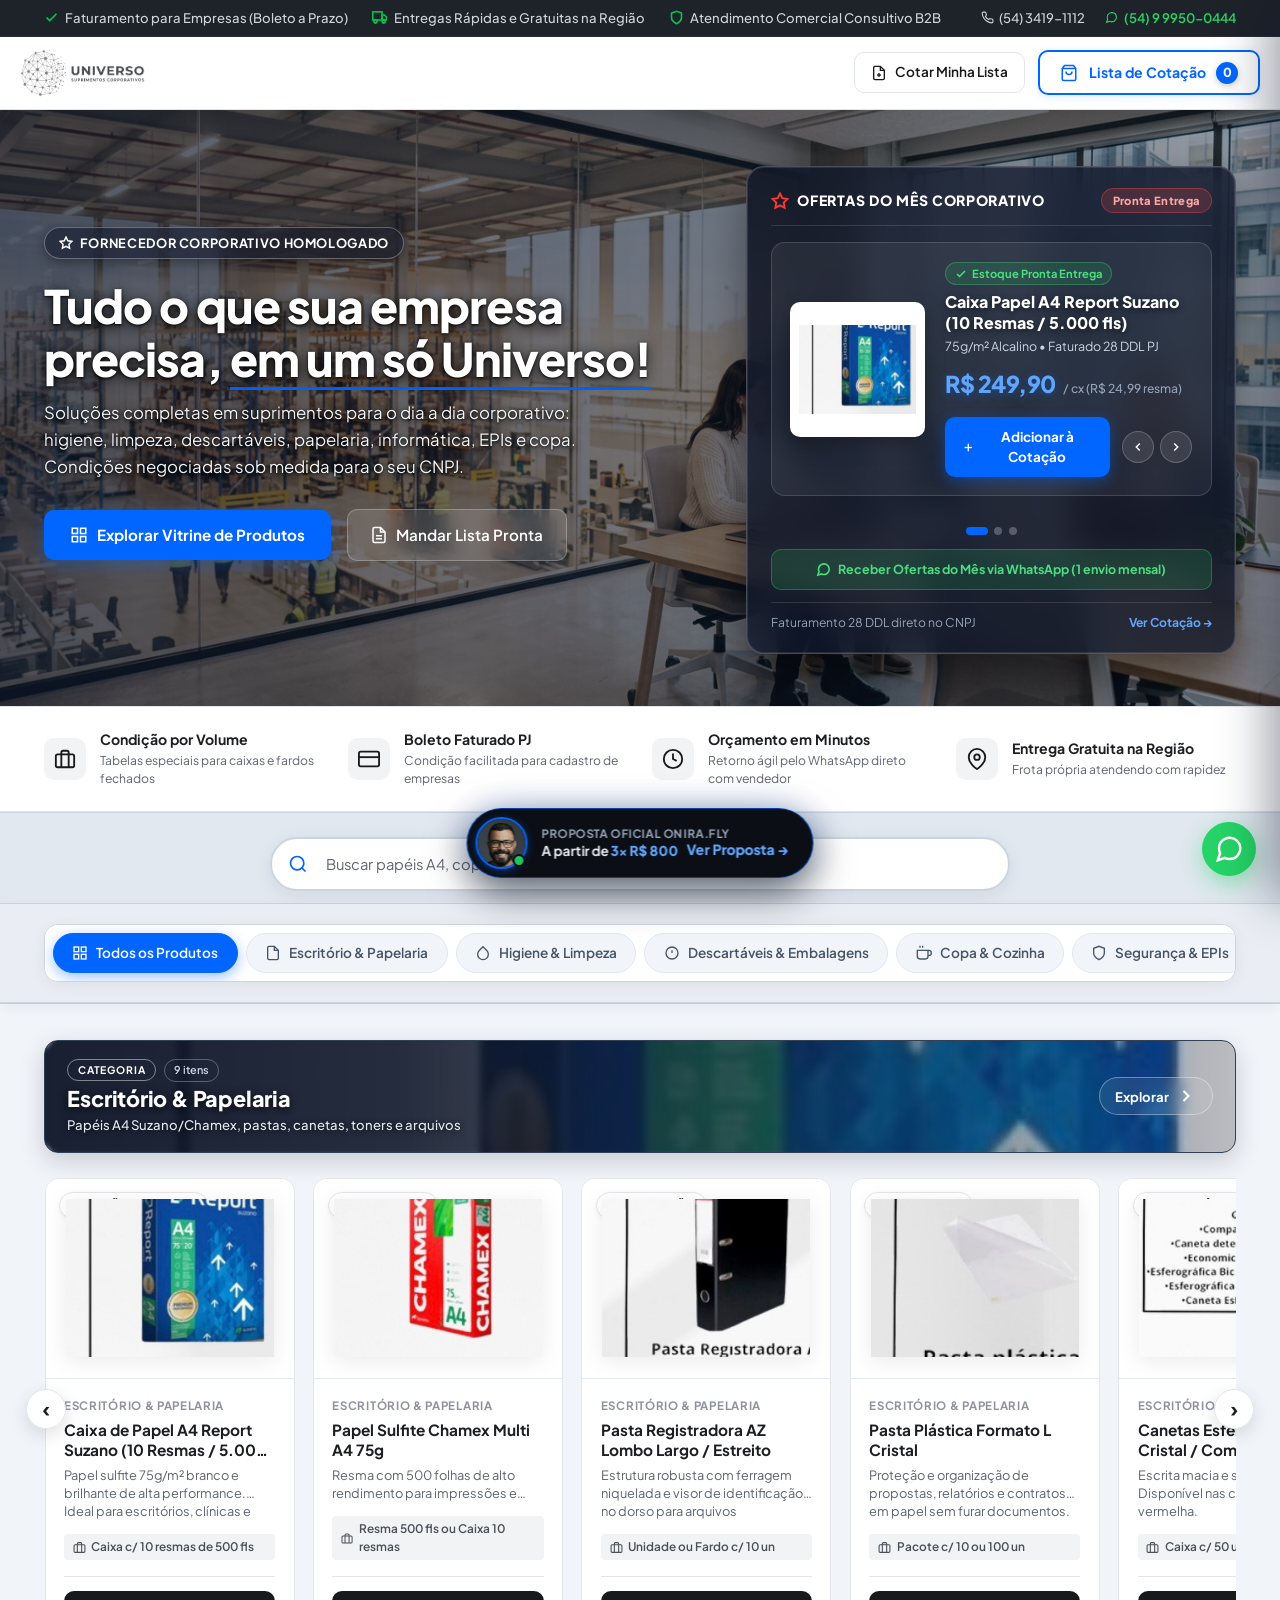
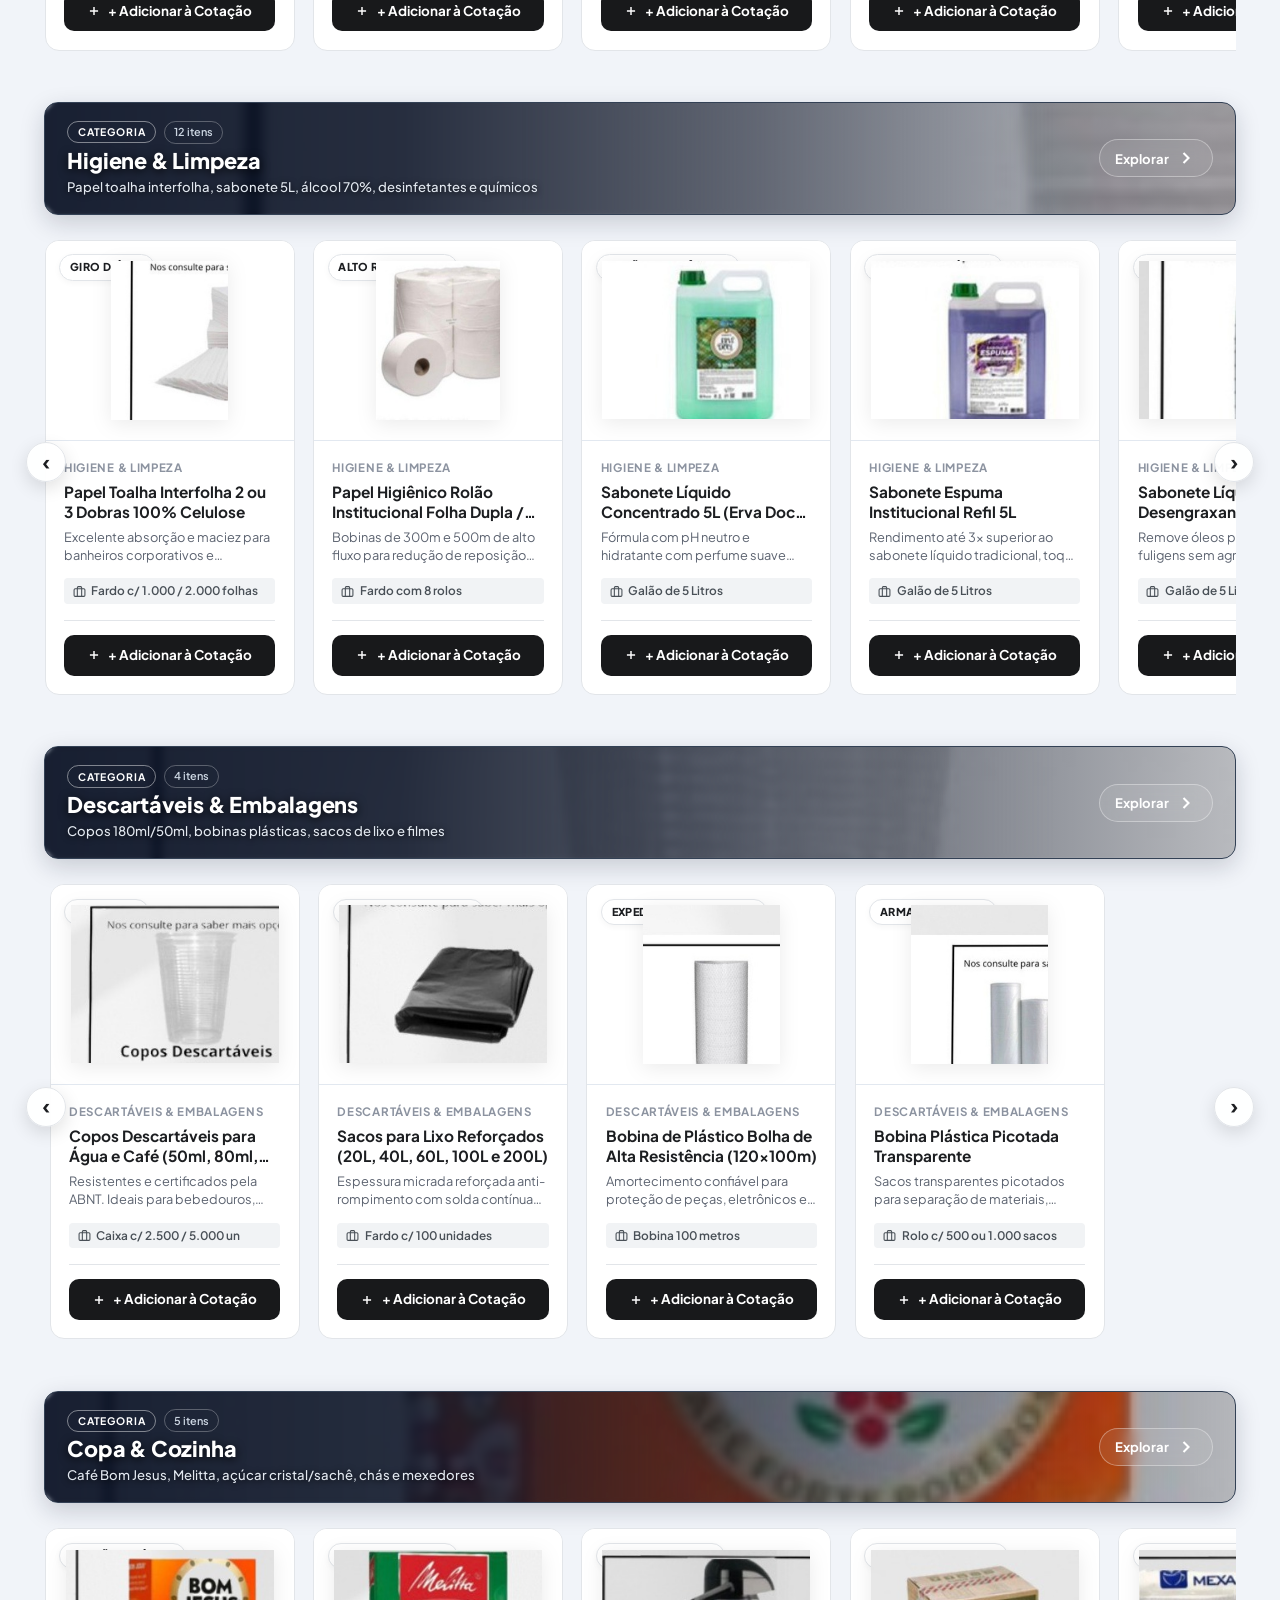
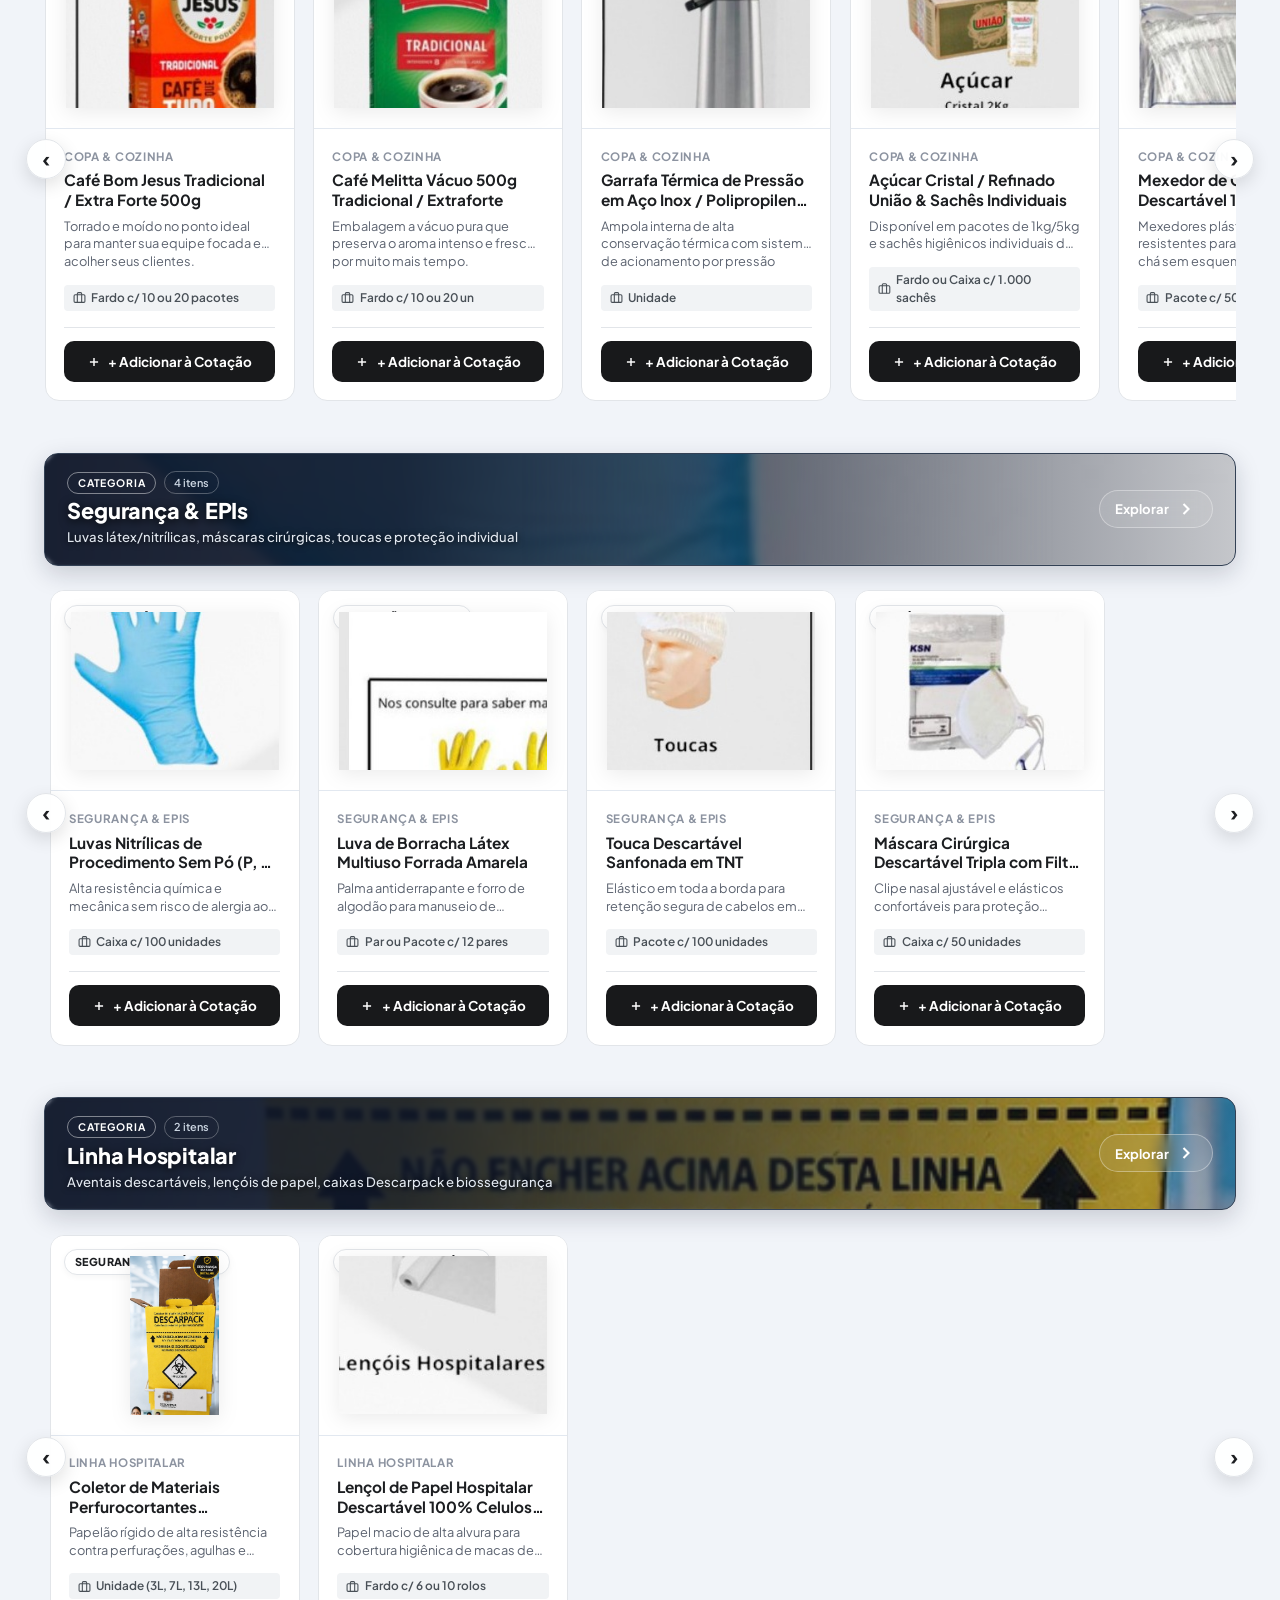
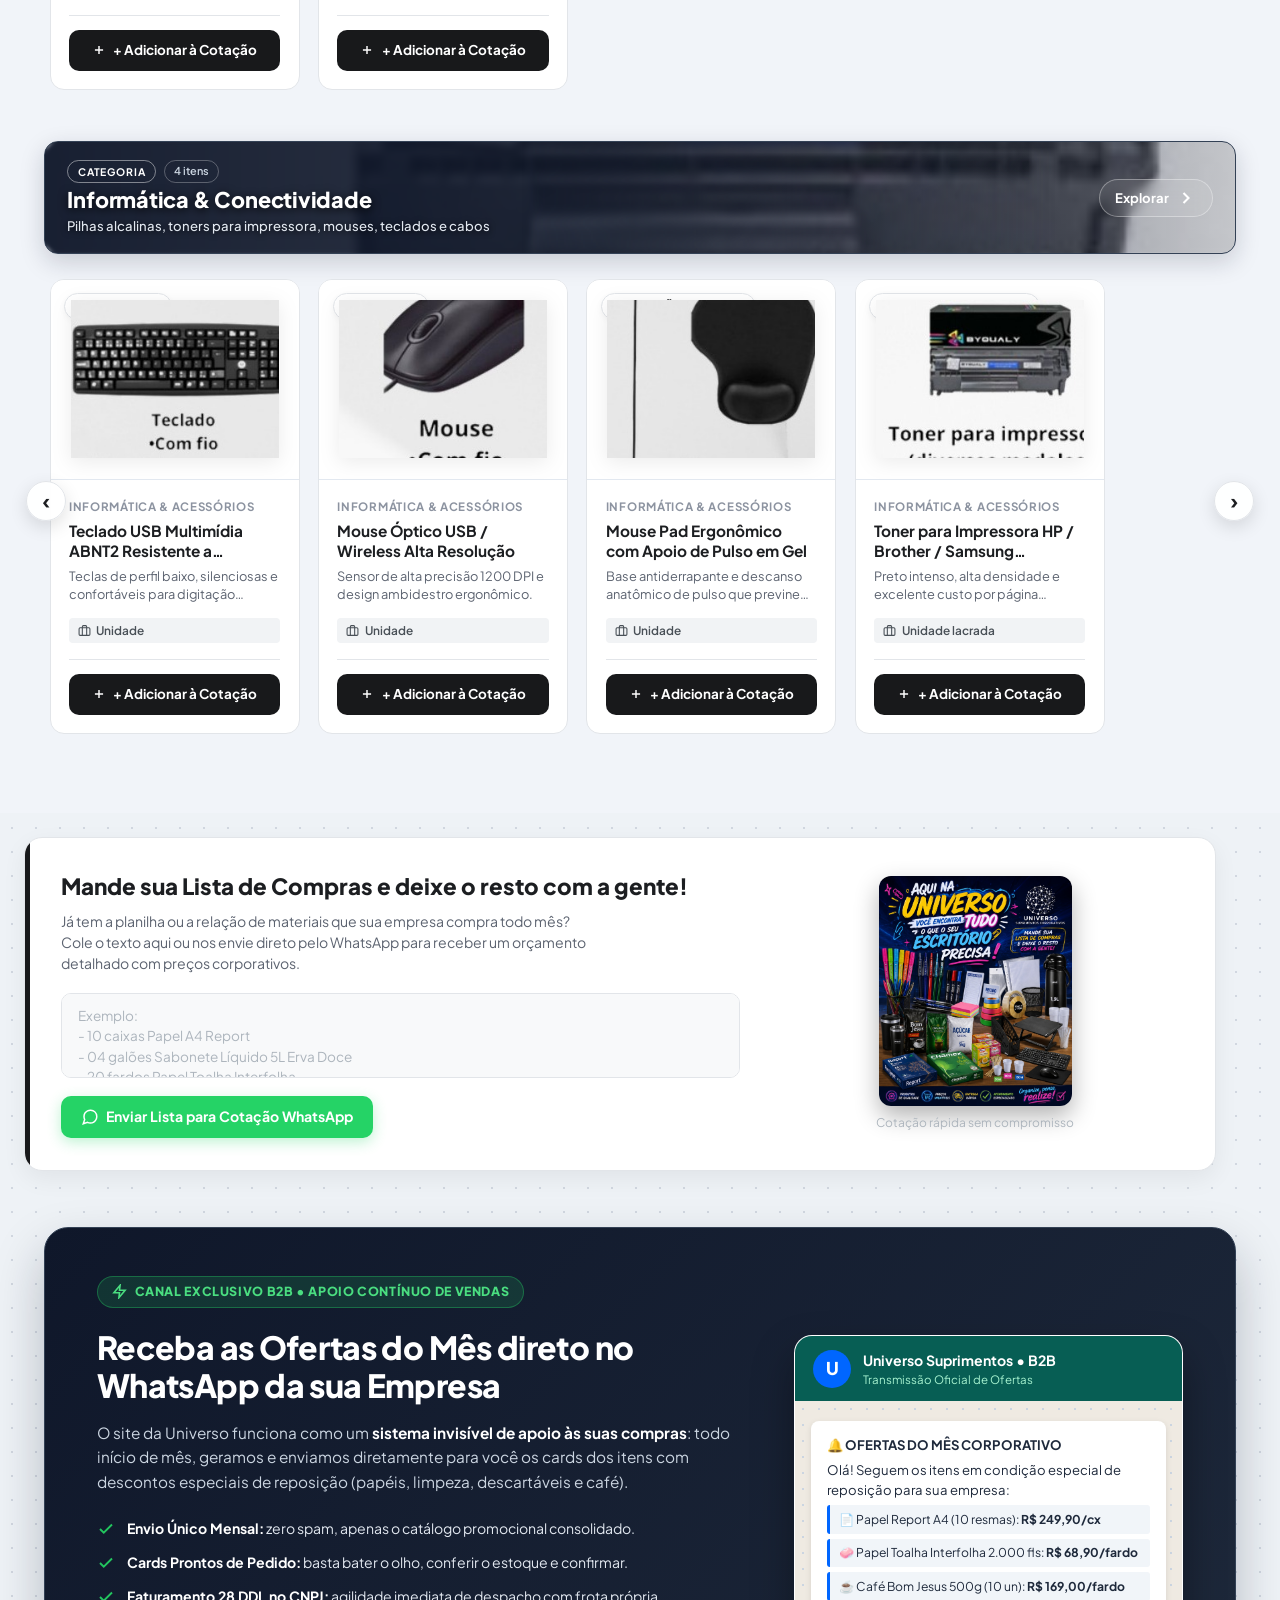
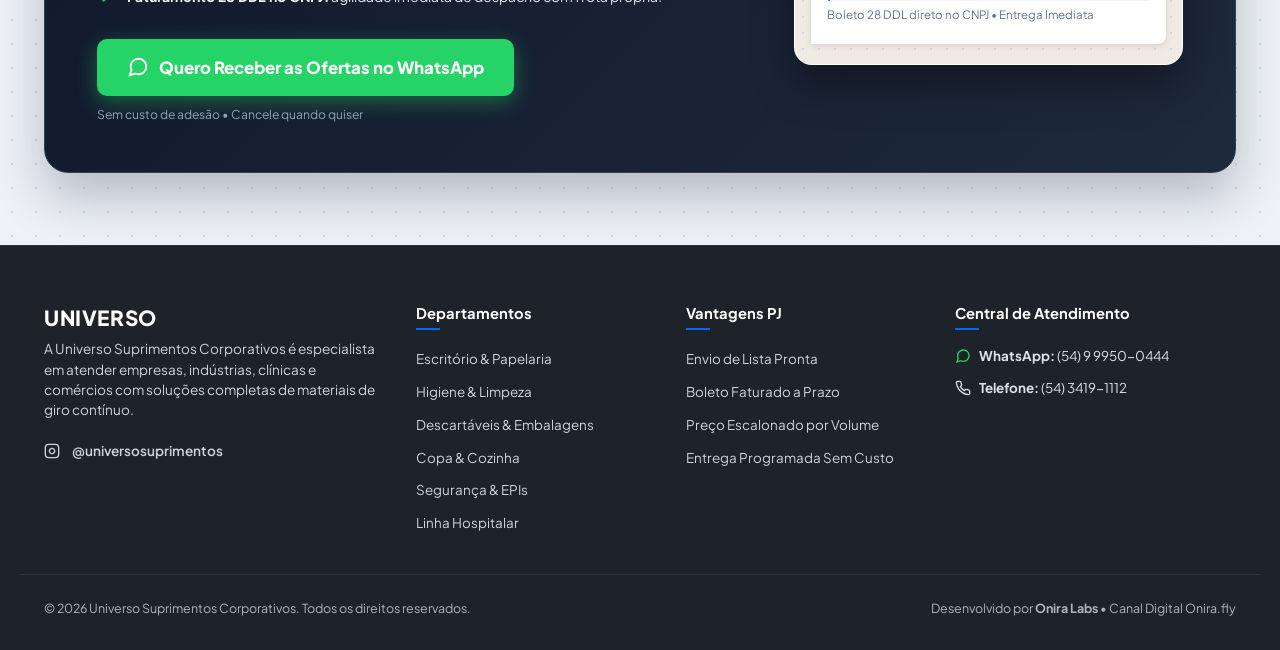
==== index.html @ 01021aa0 "fix(universo): position clear button between actions, ensure cart item deletion, eliminate filter ic" ====
<!DOCTYPE html>
<html lang="pt-BR">
<head>
  <meta charset="UTF-8">
  <meta name="viewport" content="width=device-width, initial-scale=1.0">
  <title>Universo Suprimentos Corporativos | Vitrine & Cotação B2B</title>
  <meta name="description" content="Tudo o que sua empresa precisa em um só lugar. Higiene, limpeza profissional, descartáveis, papelaria corporativa, EPIs e copa com faturamento para PJ.">

  <!-- Google Fonts: Plus Jakarta Sans -->
  <link rel="preconnect" href="https://fonts.googleapis.com">
  <link rel="preconnect" href="https://fonts.gstatic.com" crossorigin>
  <link href="https://fonts.googleapis.com/css2?family=Plus+Jakarta+Sans:wght@400;500;600;700;800&display=swap" rel="stylesheet">

  <!-- Favicon SVG Oficial & Stylesheet -->
  <link rel="icon" type="image/svg+xml" href="assets/images/universo_logo.svg">
  <link rel="stylesheet" href="universo-theme.css?v=3.6">
</head>
<body>

  <!-- BARRA DE VANTAGENS CORPORATIVAS (TOP BAR) -->
  <div class="top-bar">
    <div class="container top-bar-inner">
      <div class="top-bar-features">
        <span class="top-feature-item">
          <svg width="15" height="15" viewBox="0 0 24 24" fill="none" stroke="currentColor" stroke-width="2.5">
            <polyline points="20 6 9 17 4 12"></polyline>
          </svg>
          Faturamento para Empresas (Boleto a Prazo)
        </span>
        <span class="top-feature-item">
          <svg width="15" height="15" viewBox="0 0 24 24" fill="none" stroke="currentColor" stroke-width="2.5">
            <rect x="1" y="3" width="15" height="13"></rect>
            <polygon points="16 8 20 8 23 11 23 16 16 16 16 8"></polygon>
            <circle cx="5.5" cy="18.5" r="2.5"></circle>
            <circle cx="18.5" cy="18.5" r="2.5"></circle>
          </svg>
          Entregas Rápidas e Gratuitas na Região
        </span>
        <span class="top-feature-item">
          <svg width="15" height="15" viewBox="0 0 24 24" fill="none" stroke="currentColor" stroke-width="2.5">
            <path d="M12 22s8-4 8-10V5l-8-3-8 3v7c0 6 8 10 8 10z"></path>
          </svg>
          Atendimento Comercial Consultivo B2B
        </span>
      </div>
      <div class="top-bar-contact">
        <a href="tel:5434191112" class="top-bar-landline">
          <svg width="13" height="13" viewBox="0 0 24 24" fill="none" stroke="currentColor" stroke-width="2">
            <path d="M22 16.92v3a2 2 0 0 1-2.18 2 19.79 19.79 0 0 1-8.63-3.07 19.5 19.5 0 0 1-6-6 19.79 19.79 0 0 1-3.07-8.67A2 2 0 0 1 4.11 2h3a2 2 0 0 1 2 1.72 12.84 12.84 0 0 0 .7 2.81 2 2 0 0 1-.45 2.11L8.09 9.91a16 16 0 0 0 6 6l1.27-1.27a2 2 0 0 1 2.11-.45 12.84 12.84 0 0 0 2.81.7A2 2 0 0 1 22 16.92z"></path>
          </svg>
          (54) 3419-1112
        </a>
        <a href="https://wa.me/5554999500444" target="_blank" rel="noopener" class="top-bar-whatsapp">
          <svg width="13" height="13" viewBox="0 0 24 24" fill="none" stroke="currentColor" stroke-width="2">
            <path d="M21 11.5a8.38 8.38 0 0 1-.9 3.8 8.5 8.5 0 0 1-7.6 4.7 8.38 8.38 0 0 1-3.8-.9L3 21l1.9-5.7a8.38 8.38 0 0 1-.9-3.8 8.5 8.5 0 0 1 4.7-7.6 8.38 8.38 0 0 1 3.8-.9h.5a8.48 8.48 0 0 1 8 8v.5z"></path>
          </svg>
          (54) 9 9950-0444
        </a>
      </div>
    </div>
  </div>

  <!-- HEADER PRINCIPAL COM LOGO SVG OFICIAL RECORTADO -->
  <header class="header-main">
    <div class="container header-inner">
      <a href="#" class="brand-logo" title="Universo Suprimentos Corporativos">
        <img src="assets/images/universo_logo_cropped.png" alt="Universo Suprimentos Corporativos Logo" class="brand-logo-img">
      </a>

      <!-- Ações do Cabeçalho -->
      <div class="header-actions">
        <button type="button" class="btn-repeat-quote" id="btn-repeat-quote" style="display: none;" onclick="window.universoApp.repeatLastQuote()">
          <svg width="15" height="15" viewBox="0 0 24 24" fill="none" stroke="currentColor" stroke-width="2.5" style="pointer-events: none;">
            <polyline points="1 4 1 10 7 10"></polyline>
            <path d="M3.51 15a9 9 0 1 0 2.13-9.36L1 10"></path>
          </svg>
          <span id="repeat-quote-label">Repetir Última Cotação</span>
        </button>

        <button type="button" class="btn-upload-list" id="btn-header-upload">
          <svg width="16" height="16" viewBox="0 0 24 24" fill="none" stroke="currentColor" stroke-width="2" style="pointer-events: none;">
            <path d="M14 2H6a2 2 0 0 0-2 2v16a2 2 0 0 0 2 2h12a2 2 0 0 0 2-2V8z"></path>
            <polyline points="14 2 14 8 20 8"></polyline>
            <line x1="12" y1="18" x2="12" y2="12"></line>
            <line x1="9" y1="15" x2="15" y2="15"></line>
          </svg>
          <span>Cotar Minha Lista</span>
        </button>

        <!-- Botão Limpar Pedido posicionado estrategicamente ENTRE "Cotar Minha Lista" e "Lista de Cotação" -->
        <button type="button" class="btn-clear-cart-global" id="btn-clear-cart-global" title="Limpar todos os itens da cotação" onclick="window.universoApp.clearCart()" style="display: none;">
          <svg width="15" height="15" viewBox="0 0 24 24" fill="none" stroke="currentColor" stroke-width="2" style="pointer-events: none;">
            <polyline points="3 6 5 6 21 6"></polyline>
            <path d="M19 6v14a2 2 0 0 1-2 2H7a2 2 0 0 1-2-2V6m3 0V4a2 2 0 0 1 2-2h4a2 2 0 0 1 2 2v2"></path>
          </svg>
          <span>Limpar Pedido</span>
        </button>

        <button type="button" class="btn-cart-trigger" id="btn-cart-trigger" aria-label="Abrir lista de cotação">
          <svg width="18" height="18" viewBox="0 0 24 24" fill="none" stroke="currentColor" stroke-width="2">
            <path d="M6 2L3 6v14a2 2 0 0 0 2 2h14a2 2 0 0 0 2-2V6l-3-4z"></path>
            <line x1="3" y1="6" x2="21" y2="6"></line>
            <path d="M16 10a4 4 0 0 1-8 0"></path>
          </svg>
          <span>Lista de Cotação</span>
          <span class="cart-badge" id="cart-badge">0</span>
        </button>
      </div>
    </div>
  </header>

  <!-- HERO SECTION B2B (TONS DE CINZA / GRAFITE PREMIUM) -->
  <section class="hero-section">
    <div class="container hero-grid">
      <div class="hero-content">
        <div class="hero-badge-tag">
          <svg width="14" height="14" viewBox="0 0 24 24" fill="none" stroke="currentColor" stroke-width="2.5">
            <polygon points="12 2 15.09 8.26 22 9.27 17 14.14 18.18 21.02 12 17.77 5.82 21.02 7 14.14 2 9.27 8.91 8.26 12 2"></polygon>
          </svg>
          Fornecedor Corporativo Homologado
        </div>
        <h1 class="hero-title">
          Tudo o que sua empresa precisa, <span>em um só Universo!</span>
        </h1>
        <p class="hero-subtitle">
          Soluções completas em suprimentos para o dia a dia corporativo: higiene, limpeza, descartáveis, papelaria, informática, EPIs e copa. Condições negociadas sob medida para o seu CNPJ.
        </p>

        <div class="hero-cta-group">
          <a href="#busca-produtos" class="btn-primary-glow">
            <svg width="18" height="18" viewBox="0 0 24 24" fill="none" stroke="currentColor" stroke-width="2">
              <rect x="3" y="3" width="7" height="7"></rect>
              <rect x="14" y="3" width="7" height="7"></rect>
              <rect x="14" y="14" width="7" height="7"></rect>
              <rect x="3" y="14" width="7" height="7"></rect>
            </svg>
            Explorar Vitrine de Produtos
          </a>
          <a href="#quick-quote-section" class="btn-secondary-glass">
            <svg width="18" height="18" viewBox="0 0 24 24" fill="none" stroke="currentColor" stroke-width="2">
              <path d="M14 2H6a2 2 0 0 0-2 2v16a2 2 0 0 0 2 2h12a2 2 0 0 0 2-2V8z"></path>
              <polyline points="14 2 14 8 20 8"></polyline>
              <line x1="16" y1="13" x2="8" y2="13"></line>
              <line x1="16" y1="17" x2="8" y2="17"></line>
            </svg>
            Mandar Lista Pronta
          </a>
        </div>
      </div>

      <!-- Card Vitrine: Carrossel de 3 Ofertas B2B em Destaque -->
      <div class="hero-offers-container" id="hero-offers-carousel">
        <div class="offers-header">
          <div class="offers-header-title">
            <svg width="18" height="18" viewBox="0 0 24 24" fill="none" stroke="currentColor" stroke-width="2.5" style="color: var(--color-offer);">
              <polygon points="12 2 15.09 8.26 22 9.27 17 14.14 18.18 21.02 12 17.77 5.82 21.02 7 14.14 2 9.27 8.91 8.26 12 2"></polygon>
            </svg>
            Ofertas do Mês Corporativo
          </div>
          <span class="badge-offer-tag">Pronta Entrega</span>
        </div>

        <div class="offers-carousel-wrapper">
          <div class="offers-slides-track" id="offers-track">
            <!-- Oferta 1: Papel Report A4 -->
            <div class="offer-slide-item">
              <div class="offer-card-body">
                <div class="offer-img-box">
                  <img src="assets/images/produtos/folhas_report_a4.jpg" alt="Caixa Papel A4 Report Suzano" loading="lazy">
                </div>
                <div class="offer-details">
                  <div class="offer-stock-badge">
                    <svg width="12" height="12" viewBox="0 0 24 24" fill="none" stroke="currentColor" stroke-width="3">
                      <polyline points="20 6 9 17 4 12"></polyline>
                    </svg>
                    Estoque Pronta Entrega
                  </div>
                  <div class="offer-title">Caixa Papel A4 Report Suzano (10 Resmas / 5.000 fls)</div>
                  <div class="offer-condition">75g/m² Alcalino • Faturado 28 DDL PJ</div>
                  <div class="offer-price-row">
                    <span class="offer-price-val">R$ 249,90</span>
                    <span class="offer-price-unit">/ cx (R$ 24,99 resma)</span>
                  </div>
                  <div class="offer-actions-row">
                    <button type="button" class="btn-add-offer-cart" onclick="window.universoApp.addDirectOffer('report-a4', 'Caixa c/ 10 resmas (5.000 folhas)', '75g/m² (Uso Geral Escritório)', 1, 249.90)">
                      <svg width="15" height="15" viewBox="0 0 24 24" fill="none" stroke="currentColor" stroke-width="2.5">
                        <line x1="12" y1="5" x2="12" y2="19"></line>
                        <line x1="5" y1="12" x2="19" y2="12"></line>
                      </svg>
                      Adicionar à Cotação
                    </button>
                    <div class="carousel-nav-arrows">
                      <button type="button" class="btn-carousel-nav" onclick="window.universoApp.prevOfferSlide()" aria-label="Oferta anterior">
                        <svg width="14" height="14" viewBox="0 0 24 24" fill="none" stroke="currentColor" stroke-width="2.5">
                          <polyline points="15 18 9 12 15 6"></polyline>
                        </svg>
                      </button>
                      <button type="button" class="btn-carousel-nav" onclick="window.universoApp.nextOfferSlide()" aria-label="Próxima oferta">
                        <svg width="14" height="14" viewBox="0 0 24 24" fill="none" stroke="currentColor" stroke-width="2.5">
                          <polyline points="9 18 15 12 9 6"></polyline>
                        </svg>
                      </button>
                    </div>
                  </div>
                </div>
              </div>
            </div>

            <!-- Oferta 2: Papel Toalha Interfolha -->
            <div class="offer-slide-item">
              <div class="offer-card-body">
                <div class="offer-img-box">
                  <img src="assets/images/produtos/papel_toalha_interfolha.jpg" alt="Papel Toalha Interfolha Celulose" loading="lazy">
                </div>
                <div class="offer-details">
                  <div class="offer-stock-badge">
                    <svg width="12" height="12" viewBox="0 0 24 24" fill="none" stroke="currentColor" stroke-width="3">
                      <polyline points="20 6 9 17 4 12"></polyline>
                    </svg>
                    Estoque Pronta Entrega
                  </div>
                  <div class="offer-title">Fardo Papel Toalha Interfolha 100% Celulose (2.000 fls)</div>
                  <div class="offer-condition">2 Dobras Alta Absorção • Faturamento Mensal</div>
                  <div class="offer-price-row">
                    <span class="offer-price-val">R$ 68,90</span>
                    <span class="offer-price-unit">/ fardo c/ 2.000 folhas</span>
                  </div>
                  <div class="offer-actions-row">
                    <button type="button" class="btn-add-offer-cart" onclick="window.universoApp.addDirectOffer('papel-interfolha', 'Fardo com 2.000 folhas', '2 dobras (Folha Simples Plus)', 1, 68.90)">
                      <svg width="15" height="15" viewBox="0 0 24 24" fill="none" stroke="currentColor" stroke-width="2.5">
                        <line x1="12" y1="5" x2="12" y2="19"></line>
                        <line x1="5" y1="12" x2="19" y2="12"></line>
                      </svg>
                      Adicionar à Cotação
                    </button>
                    <div class="carousel-nav-arrows">
                      <button type="button" class="btn-carousel-nav" onclick="window.universoApp.prevOfferSlide()" aria-label="Oferta anterior">
                        <svg width="14" height="14" viewBox="0 0 24 24" fill="none" stroke="currentColor" stroke-width="2.5">
                          <polyline points="15 18 9 12 15 6"></polyline>
                        </svg>
                      </button>
                      <button type="button" class="btn-carousel-nav" onclick="window.universoApp.nextOfferSlide()" aria-label="Próxima oferta">
                        <svg width="14" height="14" viewBox="0 0 24 24" fill="none" stroke="currentColor" stroke-width="2.5">
                          <polyline points="9 18 15 12 9 6"></polyline>
                        </svg>
                      </button>
                    </div>
                  </div>
                </div>
              </div>
            </div>

            <!-- Oferta 3: Café Bom Jesus 500g -->
            <div class="offer-slide-item">
              <div class="offer-card-body">
                <div class="offer-img-box">
                  <img src="assets/images/produtos/cafe_bom_jesus.jpg" alt="Café Bom Jesus 500g" loading="lazy">
                </div>
                <div class="offer-details">
                  <div class="offer-stock-badge">
                    <svg width="12" height="12" viewBox="0 0 24 24" fill="none" stroke="currentColor" stroke-width="3">
                      <polyline points="20 6 9 17 4 12"></polyline>
                    </svg>
                    Estoque Pronta Entrega
                  </div>
                  <div class="offer-title">Café Bom Jesus Tradicional 500g (Fardo c/ 10 un)</div>
                  <div class="offer-condition">Torrado e Moído • Condição p/ Copa Corporativa</div>
                  <div class="offer-price-row">
                    <span class="offer-price-val">R$ 169,00</span>
                    <span class="offer-price-unit">/ fardo (R$ 16,90 un)</span>
                  </div>
                  <div class="offer-actions-row">
                    <button type="button" class="btn-add-offer-cart" onclick="window.universoApp.addDirectOffer('cafe-bom-jesus', 'Fardo com 10 unidades (5kg)', 'Tradicional (Ponto de Moagem Média)', 1, 169.00)">
                      <svg width="15" height="15" viewBox="0 0 24 24" fill="none" stroke="currentColor" stroke-width="2.5">
                        <line x1="12" y1="5" x2="12" y2="19"></line>
                        <line x1="5" y1="12" x2="19" y2="12"></line>
                      </svg>
                      Adicionar à Cotação
                    </button>
                    <div class="carousel-nav-arrows">
                      <button type="button" class="btn-carousel-nav" onclick="window.universoApp.prevOfferSlide()" aria-label="Oferta anterior">
                        <svg width="14" height="14" viewBox="0 0 24 24" fill="none" stroke="currentColor" stroke-width="2.5">
                          <polyline points="15 18 9 12 15 6"></polyline>
                        </svg>
                      </button>
                      <button type="button" class="btn-carousel-nav" onclick="window.universoApp.nextOfferSlide()" aria-label="Próxima oferta">
                        <svg width="14" height="14" viewBox="0 0 24 24" fill="none" stroke="currentColor" stroke-width="2.5">
                          <polyline points="9 18 15 12 9 6"></polyline>
                        </svg>
                      </button>
                    </div>
                  </div>
                </div>
              </div>
            </div>
          </div>
        </div>

        <!-- Indicadores Dots -->
        <div class="carousel-dots" id="offers-dots">
          <button type="button" class="carousel-dot active" onclick="window.universoApp.goToOfferSlide(0)" aria-label="Ir para oferta 1"></button>
          <button type="button" class="carousel-dot" onclick="window.universoApp.goToOfferSlide(1)" aria-label="Ir para oferta 2"></button>
          <button type="button" class="carousel-dot" onclick="window.universoApp.goToOfferSlide(2)" aria-label="Ir para oferta 3"></button>
        </div>

        <!-- Acesso rápido à lista de transmissão de ofertas mensais via WhatsApp -->
        <a href="https://wa.me/5554999500444?text=Ol%C3%A1%20Universo%20Suprimentos!%20Gostaria%20de%20receber%20a%20lista%20de%20ofertas%20corporativas%20do%20m%C3%AAs%20no%20meu%20WhatsApp." target="_blank" rel="noopener" class="hero-offers-whatsapp-btn">
          <svg width="15" height="15" viewBox="0 0 24 24" fill="none" stroke="currentColor" stroke-width="2.5">
            <path d="M21 11.5a8.38 8.38 0 0 1-.9 3.8 8.5 8.5 0 0 1-7.6 4.7 8.38 8.38 0 0 1-3.8-.9L3 21l1.9-5.7a8.38 8.38 0 0 1-.9-3.8 8.5 8.5 0 0 1 4.7-7.6 8.38 8.38 0 0 1 3.8-.9h.5a8.48 8.48 0 0 1 8 8v.5z"></path>
          </svg>
          <span>Receber Ofertas do Mês via WhatsApp (1 envio mensal)</span>
        </a>

        <div style="margin-top: 0.75rem; padding-top: 0.65rem; border-top: 1px solid rgba(255, 255, 255, 0.12); display: flex; align-items: center; justify-content: space-between; font-size: 0.76rem; color: #94A3B8;">
          <span>Faturamento 28 DDL direto no CNPJ</span>
          <button type="button" style="background: none; border: none; color: #60A5FA; font-weight: 700; cursor: pointer;" onclick="window.universoApp.openCartDrawer()">Ver Cotação &rarr;</button>
        </div>
      </div>
    </div>
  </section>

  <!-- TRUST BAR -->
  <section class="trust-banner">
    <div class="container trust-grid">
      <div class="trust-card">
        <div class="trust-icon-box">
          <svg width="22" height="22" viewBox="0 0 24 24" fill="none" stroke="currentColor" stroke-width="2">
            <rect x="2" y="7" width="20" height="14" rx="2" ry="2"></rect>
            <path d="M16 21V5a2 2 0 0 0-2-2h-4a2 2 0 0 0-2 2v16"></path>
          </svg>
        </div>
        <div class="trust-text">
          <h5>Condição por Volume</h5>
          <p>Tabelas especiais para caixas e fardos fechados</p>
        </div>
      </div>

      <div class="trust-card">
        <div class="trust-icon-box">
          <svg width="22" height="22" viewBox="0 0 24 24" fill="none" stroke="currentColor" stroke-width="2">
            <rect x="1" y="4" width="22" height="16" rx="2" ry="2"></rect>
            <line x1="1" y1="10" x2="23" y2="10"></line>
          </svg>
        </div>
        <div class="trust-text">
          <h5>Boleto Faturado PJ</h5>
          <p>Condição facilitada para cadastro de empresas</p>
        </div>
      </div>

      <div class="trust-card">
        <div class="trust-icon-box">
          <svg width="22" height="22" viewBox="0 0 24 24" fill="none" stroke="currentColor" stroke-width="2">
            <circle cx="12" cy="12" r="10"></circle>
            <polyline points="12 6 12 12 16 14"></polyline>
          </svg>
        </div>
        <div class="trust-text">
          <h5>Orçamento em Minutos</h5>
          <p>Retorno ágil pelo WhatsApp direto com vendedor</p>
        </div>
      </div>

      <div class="trust-card">
        <div class="trust-icon-box">
          <svg width="22" height="22" viewBox="0 0 24 24" fill="none" stroke="currentColor" stroke-width="2">
            <path d="M21 10c0 7-9 13-9 13s-9-6-9-13a9 9 0 0 1 18 0z"></path>
            <circle cx="12" cy="10" r="3"></circle>
          </svg>
        </div>
        <div class="trust-text">
          <h5>Entrega Gratuita na Região</h5>
          <p>Frota própria atendendo com rapidez</p>
        </div>
      </div>
    </div>
  </section>

  <!-- BARRA DE BUSCA DO CATÁLOGO (FORA DO CABEÇALHO) -->
  <section class="catalog-search-section" id="busca-produtos">
    <div class="container">
      <div class="catalog-search-card">
        <div class="search-input-wrapper">
          <svg class="search-icon" width="20" height="20" viewBox="0 0 24 24" fill="none" stroke="currentColor" stroke-width="2">
            <circle cx="11" cy="11" r="8"></circle>
            <line x1="21" y1="21" x2="16.65" y2="16.65"></line>
          </svg>
          <input type="text" id="search-input" placeholder="Buscar papéis A4, copos descartáveis, álcool 70%, café, luvas...">
        </div>
      </div>
    </div>
  </section>

  <!-- NAVEGAÇÃO POR CATEGORIAS (FILTROS STICKY) -->
  <nav class="categories-nav-section" id="categorias">
    <div class="container">
      <div class="categories-bar-wrapper">
        <button type="button" class="category-tab-btn active" data-category="todos">
          <svg width="16" height="16" viewBox="0 0 24 24" fill="none" stroke="currentColor" stroke-width="2">
            <rect x="3" y="3" width="7" height="7"></rect>
            <rect x="14" y="3" width="7" height="7"></rect>
            <rect x="14" y="14" width="7" height="7"></rect>
            <rect x="3" y="14" width="7" height="7"></rect>
          </svg>
          Todos os Produtos
        </button>

        <button type="button" class="category-tab-btn" data-category="escritorio">
          <svg width="16" height="16" viewBox="0 0 24 24" fill="none" stroke="currentColor" stroke-width="2">
            <path d="M14 2H6a2 2 0 0 0-2 2v16a2 2 0 0 0 2 2h12a2 2 0 0 0 2-2V8z"></path>
            <polyline points="14 2 14 8 20 8"></polyline>
          </svg>
          Escritório & Papelaria
        </button>

        <button type="button" class="category-tab-btn" data-category="higiene">
          <svg width="16" height="16" viewBox="0 0 24 24" fill="none" stroke="currentColor" stroke-width="2">
            <path d="M12 2.69l5.66 5.66a8 8 0 1 1-11.31 0z"></path>
          </svg>
          Higiene & Limpeza
        </button>

        <button type="button" class="category-tab-btn" data-category="descartaveis">
          <svg width="16" height="16" viewBox="0 0 24 24" fill="none" stroke="currentColor" stroke-width="2">
            <circle cx="12" cy="12" r="9"></circle>
            <line x1="12" y1="8" x2="12" y2="12"></line>
            <line x1="12" y1="16" x2="12.01" y2="16"></line>
          </svg>
          Descartáveis & Embalagens
        </button>

        <button type="button" class="category-tab-btn" data-category="copa">
          <svg width="16" height="16" viewBox="0 0 24 24" fill="none" stroke="currentColor" stroke-width="2">
            <path d="M18 8h1a4 4 0 0 1 0 8h-1"></path>
            <path d="M2 8h16v9a4 4 0 0 1-4 4H6a4 4 0 0 1-4-4V8z"></path>
            <line x1="6" y1="1" x2="6" y2="4"></line>
            <line x1="10" y1="1" x2="10" y2="4"></line>
          </svg>
          Copa & Cozinha
        </button>

        <button type="button" class="category-tab-btn" data-category="epis">
          <svg width="16" height="16" viewBox="0 0 24 24" fill="none" stroke="currentColor" stroke-width="2">
            <path d="M12 22s8-4 8-10V5l-8-3-8 3v7c0 6 8 10 8 10z"></path>
          </svg>
          Segurança & EPIs
        </button>

        <button type="button" class="category-tab-btn" data-category="hospitalar">
          <svg width="16" height="16" viewBox="0 0 24 24" fill="none" stroke="currentColor" stroke-width="2">
            <line x1="12" y1="5" x2="12" y2="19"></line>
            <line x1="5" y1="12" x2="19" y2="12"></line>
          </svg>
          Linha Hospitalar
        </button>

        <button type="button" class="category-tab-btn" data-category="informatica">
          <svg width="16" height="16" viewBox="0 0 24 24" fill="none" stroke="currentColor" stroke-width="2">
            <rect x="2" y="3" width="20" height="14" rx="2" ry="2"></rect>
            <line x1="8" y1="21" x2="16" y2="21"></line>
            <line x1="12" y1="17" x2="12" y2="21"></line>
          </svg>
          Informática
        </button>
      </div>
    </div>
  </nav>

  <!-- CATÁLOGO DE PRODUTOS B2B (STREAMING RAILS POR DEPARTAMENTO) -->
  <main class="catalog-section" id="catalog-section">
    <div class="container">
      <div class="catalog-header">
        <div class="catalog-header-title">
          <h2 id="category-title">Todos os Materiais & Suprimentos</h2>
          <p>Navegue pelos departamentos estilo streaming ou clique nas opções para compor seu pedido corporativo.</p>
        </div>
        <div class="catalog-counter-badge" id="products-count">Carregando catálogo...</div>
      </div>

      <div class="streaming-rails-container" id="products-grid"></div>
    </div>
  </main>

  <!-- SEÇÃO "MANDE SUA LISTA DE COMPRAS" (APÓS O CATÁLOGO) -->
  <section class="container quick-quote-banner" id="quick-quote-section">
    <div class="quick-quote-box">
      <div class="quick-quote-content">
        <h3>Mande sua Lista de Compras e deixe o resto com a gente!</h3>
        <p>
          Já tem a planilha ou a relação de materiais que sua empresa compra todo mês? Cole o texto aqui ou nos envie direto pelo WhatsApp para receber um orçamento detalhado com preços corporativos.
        </p>
        <div class="quick-quote-form">
          <textarea id="quick-list-text" placeholder="Exemplo:&#10;- 10 caixas Papel A4 Report&#10;- 04 galões Sabonete Líquido 5L Erva Doce&#10;- 20 fardos Papel Toalha Interfolha&#10;- 05 fardos Café Bom Jesus 500g"></textarea>
          <div class="quick-quote-actions">
            <button type="button" class="btn-send-list" id="btn-send-quick-list">
              <svg width="18" height="18" viewBox="0 0 24 24" fill="none" stroke="currentColor" stroke-width="2">
                <path d="M21 11.5a8.38 8.38 0 0 1-.9 3.8 8.5 8.5 0 0 1-7.6 4.7 8.38 8.38 0 0 1-3.8-.9L3 21l1.9-5.7a8.38 8.38 0 0 1-.9-3.8 8.5 8.5 0 0 1 4.7-7.6 8.38 8.38 0 0 1 3.8-.9h.5a8.48 8.48 0 0 1 8 8v.5z"></path>
              </svg>
              Enviar Lista para Cotação WhatsApp
            </button>
          </div>
        </div>
      </div>
      <div style="text-align: center; display: flex; flex-direction: column; align-items: center; justify-content: center;">
        <img src="assets/images/flyer_16.46.32_1.jpeg" alt="Tudo o que seu escritório precisa" style="max-height: 230px; border-radius: 12px; box-shadow: 0 10px 25px rgba(0,0,0,0.3); object-fit: cover;">
        <span style="font-size: 0.75rem; color: #ADB5BD; margin-top: 0.5rem;">Cotação rápida sem compromisso</span>
      </div>
    </div>
  </section>

  <!-- SUPER CTA: SISTEMA INVISÍVEL DE APOIO A VENDAS & LISTA DE OFERTAS WHATSAPP -->
  <section class="container super-cta-whatsapp-section" id="super-cta-whatsapp">
    <div class="super-cta-card">
      <div class="super-cta-content">
        <div class="super-cta-badge">
          <svg width="15" height="15" viewBox="0 0 24 24" fill="none" stroke="currentColor" stroke-width="2.5">
            <polygon points="13 2 3 14 12 14 11 22 21 10 12 10 13 2"></polygon>
          </svg>
          Canal Exclusivo B2B • Apoio Contínuo de Vendas
        </div>
        <h2>Receba as Ofertas do Mês direto no WhatsApp da sua Empresa</h2>
        <p>
          O site da Universo funciona como um <strong>sistema invisível de apoio às suas compras</strong>: todo início de mês, geramos e enviamos diretamente para você os cards dos itens com descontos especiais de reposição (papéis, limpeza, descartáveis e café).
        </p>
        <ul class="super-cta-features">
          <li>
            <svg width="18" height="18" viewBox="0 0 24 24" fill="none" stroke="currentColor" stroke-width="2.5"><polyline points="20 6 9 17 4 12"></polyline></svg>
            <span><strong>Envio Único Mensal:</strong> zero spam, apenas o catálogo promocional consolidado.</span>
          </li>
          <li>
            <svg width="18" height="18" viewBox="0 0 24 24" fill="none" stroke="currentColor" stroke-width="2.5"><polyline points="20 6 9 17 4 12"></polyline></svg>
            <span><strong>Cards Prontos de Pedido:</strong> basta bater o olho, conferir o estoque e confirmar.</span>
          </li>
          <li>
            <svg width="18" height="18" viewBox="0 0 24 24" fill="none" stroke="currentColor" stroke-width="2.5"><polyline points="20 6 9 17 4 12"></polyline></svg>
            <span><strong>Faturamento 28 DDL no CNPJ:</strong> agilidade imediata de despacho com frota própria.</span>
          </li>
        </ul>
        <div class="super-cta-btn-wrap">
          <a href="https://wa.me/5554999500444?text=Ol%C3%A1%20Universo%20Suprimentos!%20Gostaria%20de%20entrar%20na%20lista%20de%20transmiss%C3%A3o%20mensal%20para%20receber%20as%20ofertas%20B2B%20no%20meu%20WhatsApp." target="_blank" rel="noopener" class="btn-super-cta-whats">
            <svg width="22" height="22" viewBox="0 0 24 24" fill="none" stroke="currentColor" stroke-width="2">
              <path d="M21 11.5a8.38 8.38 0 0 1-.9 3.8 8.5 8.5 0 0 1-7.6 4.7 8.38 8.38 0 0 1-3.8-.9L3 21l1.9-5.7a8.38 8.38 0 0 1-.9-3.8 8.5 8.5 0 0 1 4.7-7.6 8.38 8.38 0 0 1 3.8-.9h.5a8.48 8.48 0 0 1 8 8v.5z"></path>
            </svg>
            Quero Receber as Ofertas no WhatsApp
          </a>
          <span class="super-cta-subtext">Sem custo de adesão • Cancele quando quiser</span>
        </div>
      </div>
      <div class="super-cta-visual">
        <div class="whats-preview-card">
          <div class="whats-preview-header">
            <div class="whats-preview-avatar">U</div>
            <div>
              <div class="whats-preview-name">Universo Suprimentos • B2B</div>
              <div class="whats-preview-status">Transmissão Oficial de Ofertas</div>
            </div>
          </div>
          <div class="whats-preview-body">
            <div class="whats-balloon-msg">
              <p>🔔 <strong>OFERTAS DO MÊS CORPORATIVO</strong></p>
              <p>Olá! Seguem os itens em condição especial de reposição para sua empresa:</p>
              <div class="whats-mini-item">📄 Papel Report A4 (10 resmas): <strong>R$ 249,90/cx</strong></div>
              <div class="whats-mini-item">🧼 Papel Toalha Interfolha 2.000 fls: <strong>R$ 68,90/fardo</strong></div>
              <div class="whats-mini-item">☕ Café Bom Jesus 500g (10 un): <strong>R$ 169,00/fardo</strong></div>
              <p style="margin-top: 6px; font-size: 0.72rem; color: #64748B;">Boleto 28 DDL direto no CNPJ • Entrega Imediata</p>
            </div>
          </div>
        </div>
      </div>
    </div>
  </section>

  <!-- MODAL DE OPÇÕES DO PRODUTO (Estilo Gastro / Onira.fly) -->
  <div class="modal-overlay" id="modal-overlay">
    <div class="modal-card">
      <div class="modal-header">
        <h3>Opções do Produto</h3>
        <button type="button" class="btn-close-modal" id="btn-close-modal" aria-label="Fechar modal">✕</button>
      </div>
      <div class="modal-body">
        <div class="modal-product-summary">
          <div class="modal-product-thumb-wrap">
            <img src="" alt="" id="modal-product-thumb" class="modal-product-thumb">
            <span class="modal-product-badge" id="modal-product-badge" style="display: none;"></span>
          </div>
          <div class="modal-product-info">
            <span class="modal-product-package" id="modal-product-package"></span>
            <h4 id="modal-product-title">Nome do Produto</h4>
            <p id="modal-product-desc">Descrição do produto</p>
          </div>
        </div>

        <!-- Opções Dinâmicas (Gramatura, Caixa/Resma, Volumes, Tamanhos) -->
        <div id="modal-options-container"></div>

        <!-- Campo de Observações do Comprador (Como no Gastro) -->
        <div class="modal-obs-box">
          <label for="modal-obs-text">Observações para o Vendedor (Opcional):</label>
          <textarea id="modal-obs-text" placeholder="Ex: Preferência por entrega na parte da manhã, modelo específico de impressora, etc."></textarea>
        </div>
      </div>

      <div class="modal-footer">
        <div class="modal-qty-selector">
          <button type="button" class="btn-modal-qty" id="btn-modal-minus">-</button>
          <span class="modal-qty-val" id="modal-qty-val">1</span>
          <button type="button" class="btn-modal-qty" id="btn-modal-plus">+</button>
        </div>
        <div class="modal-actions-group">
          <button type="button" class="btn-confirm-add" id="btn-confirm-add">
            <svg width="18" height="18" viewBox="0 0 24 24" fill="none" stroke="currentColor" stroke-width="2">
              <polyline points="20 6 9 17 4 12"></polyline>
            </svg>
            <span>+ Adicionar à Cotação</span>
          </button>
          <button type="button" class="btn-direct-whatsapp-quote" id="btn-direct-whatsapp-quote" onclick="window.universoApp.quoteDirectOnWhatsApp()">
            <svg width="18" height="18" viewBox="0 0 24 24" fill="none" stroke="currentColor" stroke-width="2">
              <path d="M21 11.5a8.38 8.38 0 0 1-.9 3.8 8.5 8.5 0 0 1-7.6 4.7 8.38 8.38 0 0 1-3.8-.9L3 21l1.9-5.7a8.38 8.38 0 0 1-.9-3.8 8.5 8.5 0 0 1 4.7-7.6 8.38 8.38 0 0 1 3.8-.9h.5a8.48 8.48 0 0 1 8 8v.5z"></path>
            </svg>
            <span>Cotar no WhatsApp Agora</span>
          </button>
        </div>
      </div>
    </div>
  </div>

  <!-- DRAWER LATERAL DO CARRINHO DE COTAÇÃO B2B (SEM BARRA DE ROLAGEM INDESEJADA) -->
  <div class="cart-overlay" id="cart-overlay"></div>
  <aside class="cart-drawer" id="cart-drawer" aria-label="Lista de Cotação">
    <div class="cart-drawer-header">
      <button type="button" class="btn-close-drawer" id="btn-close-drawer" aria-label="Continuar comprando">
        <svg width="14" height="14" viewBox="0 0 24 24" fill="none" stroke="currentColor" stroke-width="2.5">
          <polyline points="15 18 9 12 15 6"></polyline>
        </svg>
        <span>Continuar</span>
      </button>
      <div class="cart-drawer-title">
        <svg width="20" height="20" viewBox="0 0 24 24" fill="none" stroke="currentColor" stroke-width="2">
          <path d="M6 2L3 6v14a2 2 0 0 0 2 2h14a2 2 0 0 0 2-2V6l-3-4z"></path>
          <line x1="3" y1="6" x2="21" y2="6"></line>
          <path d="M16 10a4 4 0 0 1-8 0"></path>
        </svg>
        <h3>Sua Lista de Cotação</h3>
      </div>
      <button type="button" class="btn-clear-cart-drawer" id="btn-clear-cart-drawer" title="Limpar pedido" onclick="window.universoApp.clearCart()">
        <svg width="14" height="14" viewBox="0 0 24 24" fill="none" stroke="currentColor" stroke-width="2">
          <polyline points="3 6 5 6 21 6"></polyline>
          <path d="M19 6v14a2 2 0 0 1-2 2H7a2 2 0 0 1-2-2V6m3 0V4a2 2 0 0 1 2-2h4a2 2 0 0 1 2 2v2"></path>
        </svg>
        <span>Limpar</span>
      </button>
    </div>

    <div class="cart-drawer-body">
      <div class="empty-cart-state" id="empty-cart-state">
        <svg width="56" height="56" viewBox="0 0 24 24" fill="none" stroke="currentColor" stroke-width="1.5">
          <circle cx="9" cy="21" r="1"></circle>
          <circle cx="20" cy="21" r="1"></circle>
          <path d="M1 1h4l2.68 13.39a2 2 0 0 0 2 1.61h9.72a2 2 0 0 0 2-1.61L23 6H6"></path>
        </svg>
        <h4>Sua lista está vazia</h4>
        <p style="font-size: 0.85rem;">Clique nos produtos para escolher opções e compor seu pedido corporativo.</p>
        <button type="button" class="btn-drawer-repeat-quote" id="btn-drawer-repeat-quote" style="display: none;" onclick="window.universoApp.repeatLastQuote()">
          <svg width="15" height="15" viewBox="0 0 24 24" fill="none" stroke="currentColor" stroke-width="2.5">
            <polyline points="1 4 1 10 7 10"></polyline>
            <path d="M3.51 15a9 9 0 1 0 2.13-9.36L1 10"></path>
          </svg>
          <span>Recarregar Última Cotação</span>
        </button>
      </div>

      <div class="cart-items-list" id="cart-items-list"></div>
    </div>

    <div class="cart-drawer-footer" id="cart-footer" style="display: none;">
      <div class="cart-form-group">
        <label for="input-company">Nome da Empresa / CNPJ</label>
        <input type="text" id="input-company" placeholder="Ex: Metalúrgica Silva Ltda">
      </div>

      <div class="cart-form-group">
        <label for="input-name">Seu Nome / Departamento</label>
        <input type="text" id="input-name" placeholder="Ex: Juliana — Compras / Almoxarifado">
      </div>

      <div class="cart-form-group">
        <label for="input-city">Cidade / Bairro para Entrega</label>
        <input type="text" id="input-city" placeholder="Ex: Caxias do Sul / Região da Serra">
      </div>

      <div class="cart-form-group">
        <label>Forma de Pagamento Pretendida</label>
        <div class="payment-pills-grid" id="payment-pills-group">
          <button type="button" class="btn-payment-pill active" data-value="Boleto Faturado a Prazo (PJ)">
            <svg width="15" height="15" viewBox="0 0 24 24" fill="none" stroke="currentColor" stroke-width="2"><rect x="2" y="5" width="20" height="14" rx="2"></rect><line x1="2" y1="10" x2="22" y2="10"></line></svg>
            <span>Boleto PJ a Prazo</span>
          </button>
          <button type="button" class="btn-payment-pill" data-value="PIX com Desconto">
            <svg width="15" height="15" viewBox="0 0 24 24" fill="none" stroke="currentColor" stroke-width="2"><path d="M12 2L2 7l10 5 10-5-10-5zM2 17l10 5 10-5M2 12l10 5 10-5"></path></svg>
            <span>PIX c/ Desconto</span>
          </button>
          <button type="button" class="btn-payment-pill" data-value="Cartão Corporativo">
            <svg width="15" height="15" viewBox="0 0 24 24" fill="none" stroke="currentColor" stroke-width="2"><rect x="1" y="4" width="22" height="16" rx="2" ry="2"></rect><line x1="1" y1="10" x2="23" y2="10"></line></svg>
            <span>Cartão Corporativo</span>
          </button>
        </div>
        <input type="hidden" id="selected-payment-val" value="Boleto Faturado a Prazo (PJ)">
      </div>

      <button type="button" class="btn-checkout-whatsapp" id="btn-checkout-whatsapp">
        <svg width="20" height="20" viewBox="0 0 24 24" fill="none" stroke="currentColor" stroke-width="2">
          <path d="M21 11.5a8.38 8.38 0 0 1-.9 3.8 8.5 8.5 0 0 1-7.6 4.7 8.38 8.38 0 0 1-3.8-.9L3 21l1.9-5.7a8.38 8.38 0 0 1-.9-3.8 8.5 8.5 0 0 1 4.7-7.6 8.38 8.38 0 0 1 3.8-.9h.5a8.48 8.48 0 0 1 8 8v.5z"></path>
        </svg>
        Solicitar Orçamento via WhatsApp
      </button>
      <p class="checkout-disclaimer">Sem taxas. Seus dados são usados exclusivamente para a elaboração da cotação.</p>
    </div>
  </aside>

  <!-- BOTÃO FLUTUANTE WHATSAPP -->
  <a href="https://wa.me/5554999500444?text=Ol%C3%A1%20Universo%20Suprimentos!%20Gostaria%20de%20solicitar%20uma%20cota%C3%A7%C3%A3o%20para%20nossa%20empresa." class="whatsapp-float-btn" target="_blank" rel="noopener" aria-label="Falar com Consultor Comercial">
    <svg width="30" height="30" viewBox="0 0 24 24" fill="none" stroke="currentColor" stroke-width="2">
      <path d="M21 11.5a8.38 8.38 0 0 1-.9 3.8 8.5 8.5 0 0 1-7.6 4.7 8.38 8.38 0 0 1-3.8-.9L3 21l1.9-5.7a8.38 8.38 0 0 1-.9-3.8 8.5 8.5 0 0 1 4.7-7.6 8.38 8.38 0 0 1 3.8-.9h.5a8.48 8.48 0 0 1 8 8v.5z"></path>
    </svg>
  </a>

  <!-- FOOTER -->
  <footer class="footer-main">
    <div class="container footer-grid">
      <div class="footer-brand">
        <h4>UNIVERSO</h4>
        <p>
          A Universo Suprimentos Corporativos é especialista em atender empresas, indústrias, clínicas e comércios com soluções completas de materiais de giro contínuo.
        </p>
        <div style="display: flex; gap: 0.75rem; align-items: center; color: var(--gray-400); font-size: 0.85rem; font-weight: 600;">
          <svg width="16" height="16" viewBox="0 0 24 24" fill="none" stroke="currentColor" stroke-width="2">
            <rect x="2" y="2" width="20" height="20" rx="5" ry="5"></rect>
            <path d="M16 11.37A4 4 0 1 1 12.63 8 4 4 0 0 1 16 11.37z"></path>
            <line x1="17.5" y1="6.5" x2="17.51" y2="6.5"></line>
          </svg>
          <a href="https://instagram.com/universosuprimentos" target="_blank" rel="noopener" style="color: inherit;">@universosuprimentos</a>
        </div>
      </div>

      <div class="footer-col">
        <h5>Departamentos</h5>
        <ul class="footer-links">
          <li><a href="#catalog-section">Escritório & Papelaria</a></li>
          <li><a href="#catalog-section">Higiene & Limpeza</a></li>
          <li><a href="#catalog-section">Descartáveis & Embalagens</a></li>
          <li><a href="#catalog-section">Copa & Cozinha</a></li>
          <li><a href="#catalog-section">Segurança & EPIs</a></li>
          <li><a href="#catalog-section">Linha Hospitalar</a></li>
        </ul>
      </div>

      <div class="footer-col">
        <h5>Vantagens PJ</h5>
        <ul class="footer-links">
          <li><a href="#quick-quote-section">Envio de Lista Pronta</a></li>
          <li><a href="#quick-quote-section">Boleto Faturado a Prazo</a></li>
          <li><a href="#quick-quote-section">Preço Escalonado por Volume</a></li>
          <li><a href="#quick-quote-section">Entrega Programada Sem Custo</a></li>
        </ul>
      </div>

      <div class="footer-col">
        <h5>Central de Atendimento</h5>
        <div class="footer-contact-list">
          <div class="footer-contact-item">
            <svg width="16" height="16" viewBox="0 0 24 24" fill="none" stroke="currentColor" stroke-width="2" style="color: #25D366;">
              <path d="M21 11.5a8.38 8.38 0 0 1-.9 3.8 8.5 8.5 0 0 1-7.6 4.7 8.38 8.38 0 0 1-3.8-.9L3 21l1.9-5.7a8.38 8.38 0 0 1-.9-3.8 8.5 8.5 0 0 1 4.7-7.6 8.38 8.38 0 0 1 3.8-.9h.5a8.48 8.48 0 0 1 8 8v.5z"></path>
            </svg>
            <span><strong>WhatsApp:</strong> (54) 9 9950-0444</span>
          </div>
          <div class="footer-contact-item">
            <svg width="16" height="16" viewBox="0 0 24 24" fill="none" stroke="currentColor" stroke-width="2" style="color: var(--gray-300);">
              <path d="M22 16.92v3a2 2 0 0 1-2.18 2 19.79 19.79 0 0 1-8.63-3.07 19.5 19.5 0 0 1-6-6 19.79 19.79 0 0 1-3.07-8.67A2 2 0 0 1 4.11 2h3a2 2 0 0 1 2 1.72 12.84 12.84 0 0 0 .7 2.81 2 2 0 0 1-.45 2.11L8.09 9.91a16 16 0 0 0 6 6l1.27-1.27a2 2 0 0 1 2.11-.45 12.84 12.84 0 0 0 2.81.7A2 2 0 0 1 22 16.92z"></path>
            </svg>
            <span><strong>Telefone:</strong> (54) 3419-1112</span>
          </div>
        </div>
      </div>
    </div>

    <div class="container footer-bottom">
      <div>
        © 2026 Universo Suprimentos Corporativos. Todos os direitos reservados.
      </div>
      <div>
        Desenvolvido por <strong>Onira Labs</strong> • Canal Digital Onira.fly
      </div>
    </div>
  </footer>

  <!-- WIDGET FLUTUANTE DE PROPOSTA ONIRA (Padrão Fafa Doceria / Onira.fly) -->
  <aside class="onira-floating-widget" id="onira-floating-widget" aria-label="Proposta Comercial Onira.fly">
    <a href="proposta.html" class="onira-cta" id="onira-floating-cta" title="Ver proposta comercial do Catálogo.Web B2B">
      <div class="onira-avatar-wrap">
        <img src="assets/images/jeff-avatar.webp" alt="Jefferson Motta" class="onira-avatar" onerror="this.onerror=null; this.src='assets/images/logo.png';">
        <span class="onira-status-dot" title="Especialista Onira.fly online"></span>
      </div>
      <div class="onira-text-col">
        <span class="onira-hook">Proposta Oficial Onira.fly</span>
        <span class="onira-call">
          <span class="onira-price-label">A partir de <strong>3x R$ 800</strong></span>
          <span class="onira-link-text">Ver Proposta &rarr;</span>
        </span>
      </div>
    </a>
  </aside>

  <!-- Script Principal -->
  <script src="app.js?v=3.6"></script>
</body>
</html>
---- universo-theme.css ----
/* ==========================================================================
   UNIVERSO SUPRIMENTOS CORPORATIVOS - DESIGN SYSTEM & THEME
   Vitrine Digital B2B / Cotação WhatsApp Corporativa
   PALETA REFINADA: Tons de Cinza Neutros, Texturas Sutis e Hero Humanizada
   ========================================================================== */

:root {
  /* Brand Grayscale Palette (Elegância Industrial & Minimalismo) */
  --color-primary: #18191B;        /* Grafite Quase Preto Profundo */
  --color-primary-light: #2A2C30;  /* Grafite Médio */
  --color-primary-muted: #4A4D54;  /* Grafite Claro */
  
  /* Tons de Cinza Suaves */
  --gray-50: #F8F9FA;
  --gray-100: #F1F3F5;
  --gray-200: #E9ECEF;
  --gray-300: #DEE2E6;
  --gray-400: #CED4DA;
  --gray-500: #ADB5BD;
  --gray-600: #6C757D;
  --gray-700: #495057;
  --gray-800: #343A40;
  --gray-900: #212529;

  /* Cores de Ação */
  --color-accent: #0066FF;         /* Azul Royal Elétrico para Ações */
  --color-accent-hover: #0052CC;
  --color-secondary: #00C853;      /* Verde Sucesso / Cotação */
  --color-whatsapp: #25D366;
  --color-whatsapp-hover: #1EBE5D;
  --color-offer: #FF3B30;          /* Destaque de Oferta Pronta Entrega */

  /* Superfícies - Tons Neutros & Ardósia (Zero Preto Puro) */
  --bg-body: #EEF2F6;
  --bg-surface: #FFFFFF;
  --bg-dark: #1E2229;
  --bg-dark-surface: #252A33;

  /* Tipografia */
  --text-main: #1C1E21;
  --text-muted: #5C6370;
  --text-light: #8C93A0;
  --text-inverse: #FFFFFF;

  /* Bordas e Raios Mais Refinados */
  --border-subtle: #E2E5E9;
  --border-strong: #CDD2D9;
  --radius-xs: 4px;
  --radius-sm: 6px;
  --radius-md: 10px;
  --radius-lg: 14px;
  --radius-xl: 18px;
  --radius-pill: 9999px;

  /* Sombras */
  --shadow-sm: 0 2px 6px rgba(0, 0, 0, 0.04);
  --shadow-md: 0 8px 24px rgba(0, 0, 0, 0.06);
  --shadow-lg: 0 16px 36px rgba(0, 0, 0, 0.09);
  --shadow-hover: 0 12px 28px rgba(0, 0, 0, 0.08);

  --container-max: 1240px;
  --transition-fast: 0.16s ease;
  --transition-normal: 0.25s cubic-bezier(0.16, 1, 0.3, 1);
}

/* Reset & Base */
*, *::before, *::after {
  box-sizing: border-box;
  margin: 0;
  padding: 0;
}

html {
  scroll-behavior: smooth;
  font-size: 16px;
}

body {
  font-family: 'Plus Jakarta Sans', -apple-system, BlinkMacSystemFont, 'Segoe UI', Roboto, sans-serif;
  background-color: var(--bg-body);
  /* Padrão sutil geométrico de fundo com contraste elegante */
  background-image: radial-gradient(#D1D7E0 1px, transparent 1px);
  background-size: 24px 24px;
  color: var(--text-main);
  line-height: 1.5;
  -webkit-font-smoothing: antialiased;
  overflow-x: hidden;
}

img {
  max-width: 100%;
  height: auto;
  display: block;
}

button, input, select, textarea {
  font: inherit;
}

a {
  color: inherit;
  text-decoration: none;
}

.container {
  width: 100%;
  max-width: var(--container-max);
  margin-inline: auto;
  padding-inline: 1.5rem;
}

/* ==========================================================================
   TOP BAR (TONS DE CINZA GRAFITE)
   ========================================================================== */
.top-bar {
  background: var(--bg-dark);
  color: var(--gray-400);
  font-size: 0.82rem;
  font-weight: 500;
  padding: 0.5rem 0;
  border-bottom: 1px solid rgba(255, 255, 255, 0.06);
}

.top-bar-inner {
  display: flex;
  justify-content: space-between;
  align-items: center;
  flex-wrap: wrap;
  gap: 0.75rem;
}

.top-bar-features {
  display: flex;
  align-items: center;
  gap: 1.5rem;
}

.top-feature-item {
  display: inline-flex;
  align-items: center;
  gap: 0.4rem;
}

.top-feature-item svg {
  color: var(--color-secondary);
  flex-shrink: 0;
}

.top-bar-contact {
  display: flex;
  align-items: center;
  gap: 1.25rem;
}

.top-bar-contact a {
  display: inline-flex;
  align-items: center;
  gap: 0.35rem;
  transition: color var(--transition-fast);
}

.top-bar-contact a:hover {
  color: #FFFFFF;
}

.top-bar-proposta {
  background: rgba(0, 102, 255, 0.18);
  color: #60A5FA !important;
  padding: 3px 10px;
  border-radius: var(--radius-pill);
  font-weight: 700;
  border: 1px solid rgba(0, 102, 255, 0.35);
  font-size: 0.76rem;
  text-decoration: none;
  transition: all var(--transition-fast);
}

.top-bar-proposta:hover {
  background: rgba(0, 102, 255, 0.3);
  color: #FFFFFF !important;
}

.top-bar-whatsapp {
  color: #25D366 !important;
  font-weight: 600;
}

/* ==========================================================================
   HEADER PRINCIPAL & LOGO OFICIAL SVG
   ========================================================================== */
.header-main {
  background: rgba(255, 255, 255, 0.95);
  backdrop-filter: blur(14px);
  -webkit-backdrop-filter: blur(14px);
  position: sticky;
  top: 0;
  z-index: 100;
  border-bottom: 1px solid var(--border-subtle);
  transition: all var(--transition-fast);
}

.header-inner {
  display: flex;
  align-items: center;
  justify-content: space-between;
  gap: 1.5rem;
  padding: 0.75rem 0;
}

.brand-logo {
  display: flex;
  align-items: center;
  gap: 0.85rem;
  text-decoration: none;
  flex-shrink: 0;
}

.brand-logo-img {
  height: 48px;
  width: auto;
  max-width: 220px;
  object-fit: contain;
  display: block;
}

/* ==========================================================================
   BARRA DE BUSCA DO CATÁLOGO (FORA DO CABEÇALHO)
   ========================================================================== */
.catalog-search-section {
  padding: 1.5rem 0 0.75rem;
  background: #E2E8F0;
  border-top: 1px solid #CBD5E1;
  border-bottom: 1px solid #CBD5E1;
}

.catalog-search-card {
  max-width: 740px;
  margin: 0 auto;
}

.search-input-wrapper {
  position: relative;
  width: 100%;
}

.catalog-search-card .search-input-wrapper input {
  width: 100%;
  height: 54px;
  background: #FFFFFF;
  border: 2px solid #CBD5E1;
  padding: 0.75rem 1.25rem 0.75rem 3.4rem;
  border-radius: var(--radius-pill);
  font-size: 0.98rem;
  outline: none;
  transition: all var(--transition-fast);
  color: var(--text-main);
  box-shadow: 0 4px 18px rgba(15, 23, 42, 0.08);
}

.catalog-search-card .search-input-wrapper input:focus {
  background: #FFFFFF;
  border-color: var(--color-accent);
  box-shadow: 0 0 0 4px rgba(0, 102, 255, 0.18), 0 4px 20px rgba(0, 102, 255, 0.15);
}

.catalog-search-card .search-input-wrapper input::placeholder {
  color: var(--text-muted);
  font-size: 0.92rem;
}

.catalog-search-card .search-icon {
  position: absolute;
  left: 1.15rem;
  top: 50%;
  transform: translateY(-50%);
  color: var(--color-accent);
  pointer-events: none;
  width: 20px;
  height: 20px;
}

/* Header Actions */
.header-actions {
  display: flex;
  align-items: center;
  gap: 0.85rem;
}

.btn-upload-list {
  display: inline-flex;
  align-items: center;
  gap: 0.45rem;
  background: #FFFFFF;
  color: var(--color-primary);
  border: 1px solid var(--border-subtle);
  padding: 0.6rem 1rem;
  border-radius: var(--radius-md);
  font-weight: 600;
  font-size: 0.85rem;
  cursor: pointer;
  transition: all var(--transition-fast);
}

.btn-repeat-quote {
  display: inline-flex;
  align-items: center;
  gap: 0.5rem;
  background: rgba(37, 211, 102, 0.1);
  color: #15803D;
  border: 1.5px solid rgba(37, 211, 102, 0.4);
  padding: 0.6rem 1rem;
  border-radius: var(--radius-md);
  font-weight: 700;
  font-size: 0.85rem;
  cursor: pointer;
  transition: all var(--transition-fast);
}

.btn-repeat-quote:hover {
  background: #25D366;
  color: #FFFFFF;
  border-color: #25D366;
  transform: translateY(-1px);
  box-shadow: 0 4px 12px rgba(37, 211, 102, 0.3);
}

.btn-drawer-repeat-quote {
  display: inline-flex;
  align-items: center;
  gap: 0.5rem;
  background: #F0FDF4;
  color: #16A34A;
  border: 1.5px solid #BBF7D0;
  padding: 0.55rem 1.1rem;
  border-radius: var(--radius-pill);
  font-weight: 700;
  font-size: 0.84rem;
  cursor: pointer;
  margin-top: 0.85rem;
  transition: all var(--transition-fast);
}

.btn-drawer-repeat-quote:hover {
  background: #25D366;
  color: #FFFFFF;
  border-color: #25D366;
  transform: translateY(-1px);
  box-shadow: 0 4px 12px rgba(37, 211, 102, 0.25);
}

.btn-upload-list:hover {
  background: var(--gray-100);
  border-color: var(--gray-400);
}

.btn-cart-trigger {
  position: relative;
  display: inline-flex;
  align-items: center;
  gap: 0.65rem;
  background: transparent;
  color: #0066FF;
  border: 2px solid #0066FF;
  padding: 0.6rem 1.25rem;
  border-radius: var(--radius-md);
  font-weight: 700;
  font-size: 0.88rem;
  cursor: pointer;
  transition: all var(--transition-fast);
  box-shadow: 0 2px 8px rgba(0, 102, 255, 0.12);
}

.btn-cart-trigger:hover {
  background: rgba(0, 102, 255, 0.08);
  border-color: #0052CC;
  color: #0052CC;
  transform: translateY(-1px);
}

/* Quando o carrinho tiver itens: fica preenchido em azul corporativo */
.btn-cart-trigger.has-items {
  background: #0066FF;
  color: #FFFFFF;
  border: 2px solid #0066FF;
  box-shadow: 0 4px 16px rgba(0, 102, 255, 0.35);
}

.btn-cart-trigger.has-items:hover {
  background: #0052CC;
  border-color: #0052CC;
  color: #FFFFFF;
}

/* Badge do carrinho: branco com número azul */
.cart-badge {
  background: #FFFFFF;
  color: #0066FF;
  font-size: 0.78rem;
  font-weight: 900;
  min-width: 22px;
  height: 22px;
  padding: 0 6px;
  border-radius: var(--radius-pill);
  display: inline-flex;
  align-items: center;
  justify-content: center;
  box-shadow: 0 2px 6px rgba(0, 0, 0, 0.2);
  border: 1px solid rgba(0, 102, 255, 0.2);
}

.btn-cart-trigger:not(.has-items) .cart-badge {
  background: #0066FF;
  color: #FFFFFF;
  border: none;
}

/* ==========================================================================
   HERO BANNER HUMANIZADA COM BACKGROUND FOTOGRÁFICO & SHADER FADER
   ========================================================================== */
.hero-section {
  position: relative;
  /* Background fotográfico de escritório/logística com shader degradê suave para valorizar a imagem de fundo */
  background: 
    linear-gradient(90deg, rgba(15, 23, 42, 0.72) 0%, rgba(15, 23, 42, 0.58) 50%, rgba(15, 23, 42, 0.42) 100%),
    url('assets/images/hero_office_warehouse.jpg') center center / cover no-repeat;
  color: #FFFFFF;
  padding: 3.5rem 0 3.25rem;
  border-bottom: 1px solid var(--border-subtle);
  overflow: hidden;
  width: 100%;
}

.hero-grid {
  display: grid;
  grid-template-columns: minmax(0, 1.15fr) minmax(0, 0.85fr);
  align-items: center;
  gap: 2.5rem;
  position: relative;
  z-index: 1;
  width: 100%;
}

.hero-content {
  min-width: 0;
}

.hero-offers-container {
  min-width: 0;
  width: 100%;
}

.hero-badge-tag {
  display: inline-flex;
  align-items: center;
  gap: 0.45rem;
  background: rgba(15, 23, 42, 0.55);
  border: 1px solid rgba(255, 255, 255, 0.3);
  color: #FFFFFF;
  backdrop-filter: blur(10px);
  padding: 0.35rem 0.85rem;
  border-radius: var(--radius-pill);
  font-size: 0.8rem;
  font-weight: 700;
  text-transform: uppercase;
  letter-spacing: 0.05em;
  margin-bottom: 1.25rem;
  box-shadow: 0 4px 12px rgba(0, 0, 0, 0.35);
}

.hero-title {
  font-size: clamp(2rem, 3.6vw, 3rem);
  font-weight: 800;
  line-height: 1.14;
  letter-spacing: -0.02em;
  margin-bottom: 1rem;
  text-shadow: 0 3px 14px rgba(0, 0, 0, 0.85), 0 1px 3px rgba(0, 0, 0, 0.95);
}

.hero-title span {
  color: #FFFFFF;
  border-bottom: 3px solid var(--color-accent);
}

.hero-subtitle {
  font-size: 1.05rem;
  line-height: 1.6;
  color: #F1F5F9;
  margin-bottom: 1.75rem;
  max-width: 540px;
  text-shadow: 0 2px 10px rgba(0, 0, 0, 0.85), 0 1px 3px rgba(0, 0, 0, 0.9);
}

.hero-cta-group {
  display: flex;
  flex-wrap: wrap;
  align-items: center;
  gap: 1rem;
  margin-bottom: 2rem;
}

.btn-primary-glow {
  background: var(--color-accent);
  color: #FFFFFF;
  font-weight: 700;
  font-size: 0.95rem;
  padding: 0.85rem 1.6rem;
  border-radius: var(--radius-md);
  display: inline-flex;
  align-items: center;
  gap: 0.6rem;
  border: none;
  cursor: pointer;
  transition: all var(--transition-fast);
  box-shadow: 0 4px 16px rgba(0, 102, 255, 0.35);
}

.btn-primary-glow:hover {
  background: var(--color-accent-hover);
  transform: translateY(-2px);
}

.btn-secondary-glass {
  background: rgba(255, 255, 255, 0.12);
  color: #FFFFFF;
  font-weight: 600;
  font-size: 0.95rem;
  padding: 0.85rem 1.4rem;
  border-radius: var(--radius-md);
  display: inline-flex;
  align-items: center;
  gap: 0.5rem;
  border: 1px solid rgba(255, 255, 255, 0.25);
  backdrop-filter: blur(10px);
  cursor: pointer;
  transition: all var(--transition-fast);
}

.btn-secondary-glass:hover {
  background: rgba(255, 255, 255, 0.2);
}

.hero-highlights {
  display: flex;
  flex-wrap: wrap;
  gap: 1.25rem;
  padding-top: 1.5rem;
  border-top: 1px solid rgba(255, 255, 255, 0.15);
}

.highlight-item {
  display: flex;
  align-items: center;
  gap: 0.5rem;
  font-size: 0.82rem;
  color: #E5E9F0;
}

.highlight-item svg {
  color: var(--color-secondary);
  flex-shrink: 0;
}

/* ==========================================================================
   CARROSSEL DE OFERTAS B2B EM DESTAQUE (HERO CLEAN & TRANSLÚCIDO)
   ========================================================================== */
.hero-offers-container {
  background: rgba(15, 23, 42, 0.78);
  border: 1px solid rgba(255, 255, 255, 0.22);
  border-radius: var(--radius-xl);
  padding: 1.35rem 1.45rem;
  box-shadow: 0 20px 45px rgba(0, 0, 0, 0.45), 0 0 0 1px rgba(255, 255, 255, 0.1) inset;
  color: #FFFFFF;
  position: relative;
  backdrop-filter: blur(16px);
  -webkit-backdrop-filter: blur(16px);
}

.offers-header {
  display: flex;
  align-items: center;
  justify-content: space-between;
  margin-bottom: 1rem;
  padding-bottom: 0.75rem;
  border-bottom: 1px solid rgba(255, 255, 255, 0.12);
}

.offers-header-title {
  display: flex;
  align-items: center;
  gap: 0.55rem;
  font-size: 0.88rem;
  font-weight: 800;
  color: #FFFFFF;
  text-transform: uppercase;
  letter-spacing: 0.05em;
}

.badge-offer-tag {
  background: rgba(239, 68, 68, 0.2);
  color: #FCA5A5;
  border: 1px solid rgba(239, 68, 68, 0.4);
  font-size: 0.7rem;
  font-weight: 800;
  padding: 0.2rem 0.65rem;
  border-radius: var(--radius-pill);
  letter-spacing: 0.03em;
}

/* Carrossel de Ofertas Clean */
.offers-carousel-wrapper {
  position: relative;
  overflow: hidden;
}

.offers-slides-track {
  display: flex;
  transition: transform 0.35s cubic-bezier(0.16, 1, 0.3, 1);
  width: 100%;
}

.offer-slide-item {
  min-width: 100%;
  box-sizing: border-box;
  display: flex;
  flex-direction: column;
}

.offer-card-body {
  background: rgba(255, 255, 255, 0.06);
  border: 1px solid rgba(255, 255, 255, 0.14);
  border-radius: var(--radius-lg);
  padding: 1.15rem;
  display: grid;
  grid-template-columns: 135px 1fr;
  gap: 1.25rem;
  align-items: center;
  transition: all var(--transition-fast);
}

.offer-card-body:hover {
  background: rgba(255, 255, 255, 0.09);
  border-color: rgba(255, 255, 255, 0.26);
}

.offer-img-box {
  width: 135px;
  height: 135px;
  background: #FFFFFF;
  border-radius: var(--radius-md);
  border: 1px solid rgba(255, 255, 255, 0.3);
  padding: 8px;
  display: flex;
  align-items: center;
  justify-content: center;
  box-shadow: 0 8px 20px rgba(0, 0, 0, 0.25);
}

.offer-img-box img {
  max-width: 100%;
  max-height: 100%;
  object-fit: contain;
  transition: transform 0.25s ease;
}

.offer-card-body:hover .offer-img-box img {
  transform: scale(1.06);
}

.offer-details {
  display: flex;
  flex-direction: column;
  min-width: 0;
}

.offer-stock-badge {
  display: inline-flex;
  align-items: center;
  gap: 0.35rem;
  color: #4ADE80;
  background: rgba(34, 197, 94, 0.16);
  border: 1px solid rgba(74, 222, 128, 0.3);
  padding: 0.15rem 0.55rem;
  border-radius: var(--radius-pill);
  font-size: 0.7rem;
  font-weight: 700;
  margin-bottom: 0.4rem;
  align-self: flex-start;
}

.offer-title {
  font-size: 1rem;
  font-weight: 800;
  color: #FFFFFF;
  line-height: 1.3;
  margin-bottom: 0.25rem;
  text-shadow: 0 2px 6px rgba(0, 0, 0, 0.6);
}

.offer-condition {
  font-size: 0.78rem;
  color: #CBD5E1;
  margin-bottom: 0.65rem;
}

.offer-price-row {
  display: flex;
  align-items: baseline;
  gap: 0.45rem;
  flex-wrap: wrap;
}

.offer-price-val {
  font-size: 1.45rem;
  font-weight: 900;
  color: #60A5FA;
  letter-spacing: -0.02em;
  text-shadow: 0 2px 8px rgba(0, 102, 255, 0.4);
}

.offer-price-unit {
  font-size: 0.76rem;
  color: #94A3B8;
  font-weight: 500;
}

.offer-actions-row {
  display: flex;
  align-items: center;
  justify-content: space-between;
  margin-top: 1rem;
  gap: 0.75rem;
}

.carousel-nav-arrows {
  display: flex;
  gap: 0.4rem;
}

.btn-carousel-nav {
  width: 32px;
  height: 32px;
  border-radius: 50%;
  border: 1px solid rgba(255, 255, 255, 0.2);
  background: rgba(255, 255, 255, 0.1);
  color: #FFFFFF;
  cursor: pointer;
  display: flex;
  align-items: center;
  justify-content: center;
  transition: all var(--transition-fast);
}

.btn-carousel-nav:hover {
  background: rgba(255, 255, 255, 0.22);
  border-color: rgba(255, 255, 255, 0.4);
  transform: scale(1.05);
}

.btn-add-offer-cart {
  background: #0066FF;
  color: #FFFFFF;
  border: none;
  font-size: 0.84rem;
  font-weight: 700;
  padding: 0.6rem 1.05rem;
  border-radius: var(--radius-md);
  display: inline-flex;
  align-items: center;
  gap: 0.45rem;
  cursor: pointer;
  transition: all var(--transition-fast);
  box-shadow: 0 4px 14px rgba(0, 102, 255, 0.4);
}

.btn-add-offer-cart:hover {
  background: #0052CC;
  transform: translateY(-1px);
}

/* Dots indicadores do carrossel */
.carousel-dots {
  display: flex;
  justify-content: center;
  gap: 0.4rem;
  margin-top: 0.75rem;
}

.carousel-dot {
  width: 8px;
  height: 8px;
  border-radius: 50%;
  background: rgba(255, 255, 255, 0.25);
  border: none;
  cursor: pointer;
  transition: all var(--transition-fast);
}

.carousel-dot.active {
  width: 22px;
  border-radius: var(--radius-pill);
  background: #0066FF;
}

/* Botão de Receber Ofertas via WhatsApp na Hero */
.hero-offers-whatsapp-btn {
  display: flex;
  align-items: center;
  justify-content: center;
  gap: 0.45rem;
  width: 100%;
  padding: 0.65rem 1rem;
  margin-top: 0.85rem;
  background: rgba(37, 211, 102, 0.15);
  border: 1px solid rgba(37, 211, 102, 0.35);
  color: #4ADE80;
  font-size: 0.78rem;
  font-weight: 700;
  border-radius: var(--radius-md);
  text-decoration: none;
  transition: all var(--transition-fast);
}

.hero-offers-whatsapp-btn:hover {
  background: #25D366;
  color: #FFFFFF;
  border-color: #25D366;
  box-shadow: 0 4px 14px rgba(37, 211, 102, 0.35);
}

/* ==========================================================================
   TRUST BAR (NEUTRO)
   ========================================================================== */
.trust-banner {
  background: #FFFFFF;
  border-bottom: 1px solid var(--border-subtle);
  padding: 1.5rem 0;
}

.trust-grid {
  display: grid;
  grid-template-columns: repeat(4, 1fr);
  gap: 1.5rem;
}

.trust-card {
  display: flex;
  align-items: center;
  gap: 0.85rem;
}

.trust-icon-box {
  width: 42px;
  height: 42px;
  border-radius: var(--radius-md);
  background: var(--gray-100);
  color: var(--color-primary);
  display: flex;
  align-items: center;
  justify-content: center;
  flex-shrink: 0;
}

.trust-text h5 {
  font-size: 0.88rem;
  font-weight: 700;
  color: var(--text-main);
  line-height: 1.2;
  margin-bottom: 0.15rem;
}

.trust-text p {
  font-size: 0.76rem;
  color: var(--text-muted);
}

/* ==========================================================================
   CATEGORIAS (STICKY TABS EM GRAFITE & CINZA)
   ========================================================================== */
.categories-nav-section {
  padding: 1.25rem 0;
  position: sticky;
  top: 65px;
  z-index: 90;
  background: #EAEEF4;
  border-bottom: 1.5px solid #CBD5E1;
  box-shadow: 0 4px 14px rgba(15, 23, 42, 0.05);
  backdrop-filter: blur(10px);
  -webkit-backdrop-filter: blur(10px);
}

.categories-bar-wrapper {
  background: #FFFFFF;
  border: 1.5px solid #CBD5E1;
  border-radius: var(--radius-lg);
  padding: 0.5rem;
  box-shadow: 0 4px 16px rgba(15, 23, 42, 0.06);
  display: flex;
  align-items: center;
  gap: 0.5rem;
  overflow-x: auto;
  scrollbar-width: none;
}

.categories-bar-wrapper::-webkit-scrollbar {
  display: none;
}

.category-tab-btn {
  display: inline-flex;
  align-items: center;
  gap: 0.5rem;
  padding: 0.55rem 1.15rem;
  border-radius: var(--radius-pill);
  font-size: 0.85rem;
  font-weight: 600;
  background: #F1F5F9;
  color: #475569;
  border: 1px solid #E2E8F0;
  cursor: pointer;
  white-space: nowrap;
  transition: all var(--transition-fast);
}

.category-tab-btn:hover {
  background: #E2E8F0;
  color: #0F172A;
  border-color: #CBD5E1;
  transform: translateY(-1px);
}

.category-tab-btn.active {
  background: #0066FF;
  color: #FFFFFF;
  border-color: #0066FF;
  box-shadow: 0 4px 14px rgba(0, 102, 255, 0.4);
}

.category-tab-btn.active svg {
  color: #FFFFFF;
}

/* ==========================================================================
   SEÇÃO "MANDE SUA LISTA DE COMPRAS" (SUAVIZADA COM CARD CLARO & BORDA DELICADA)
   ========================================================================== */
.quick-quote-banner {
  margin: 1.5rem 0 2.5rem;
}

.quick-quote-box {
  /* Substituição do bloco escuro por um card clean de alto contraste suave com padrão sutil */
  background: #FFFFFF;
  border-radius: var(--radius-xl);
  padding: 2rem 2.25rem;
  color: var(--text-main);
  display: grid;
  grid-template-columns: 1.25fr 0.75fr;
  align-items: center;
  gap: 2rem;
  box-shadow: var(--shadow-md);
  border: 1px solid var(--border-subtle);
  position: relative;
  overflow: hidden;
}

.quick-quote-box::before {
  content: '';
  position: absolute;
  top: 0;
  left: 0;
  width: 5px;
  height: 100%;
  background: var(--color-primary);
}

.quick-quote-content h3 {
  font-size: 1.4rem;
  font-weight: 800;
  margin-bottom: 0.45rem;
  color: var(--text-main);
}

.quick-quote-content p {
  font-size: 0.88rem;
  color: var(--text-muted);
  margin-bottom: 1.15rem;
  max-width: 540px;
}

.quick-quote-form textarea {
  width: 100%;
  height: 85px;
  padding: 0.75rem 1rem;
  background: var(--gray-50);
  border: 1.5px solid var(--border-subtle);
  border-radius: var(--radius-md);
  color: var(--text-main);
  font-size: 0.85rem;
  resize: none;
  outline: none;
  transition: all var(--transition-fast);
}

.quick-quote-form textarea:focus {
  background: #FFFFFF;
  border-color: var(--gray-700);
}

.quick-quote-form textarea::placeholder {
  color: var(--gray-500);
}

.btn-send-list {
  background: var(--color-whatsapp);
  color: #FFFFFF;
  font-weight: 700;
  font-size: 0.88rem;
  padding: 0.65rem 1.25rem;
  border-radius: var(--radius-md);
  border: none;
  display: inline-flex;
  align-items: center;
  gap: 0.45rem;
  cursor: pointer;
  transition: all var(--transition-fast);
  margin-top: 0.75rem;
  box-shadow: 0 4px 14px rgba(37, 211, 102, 0.3);
}

.btn-send-list:hover {
  background: var(--color-whatsapp-hover);
  transform: translateY(-1px);
}

/* ==========================================================================
   SUPER CTA: SISTEMA INVISÍVEL DE APOIO A VENDAS & LISTA WHATSAPP
   ========================================================================== */
.super-cta-whatsapp-section {
  margin: 3.5rem auto 4.5rem;
}

.super-cta-card {
  background: linear-gradient(135deg, #0F172A 0%, #1E293B 100%);
  border: 1.5px solid #334155;
  border-radius: var(--radius-2xl, 24px);
  padding: 3rem 3.25rem;
  color: #FFFFFF;
  display: grid;
  grid-template-columns: 1.25fr 0.75fr;
  align-items: center;
  gap: 3rem;
  box-shadow: 0 24px 50px rgba(15, 23, 42, 0.25);
  position: relative;
  overflow: hidden;
}

.super-cta-badge {
  display: inline-flex;
  align-items: center;
  gap: 0.5rem;
  background: rgba(37, 211, 102, 0.15);
  border: 1px solid rgba(37, 211, 102, 0.35);
  color: #4ADE80;
  font-size: 0.78rem;
  font-weight: 800;
  text-transform: uppercase;
  letter-spacing: 0.05em;
  padding: 0.35rem 0.85rem;
  border-radius: var(--radius-pill);
  margin-bottom: 1.25rem;
}

.super-cta-content h2 {
  font-size: clamp(1.6rem, 2.5vw, 2.2rem);
  font-weight: 800;
  color: #FFFFFF;
  line-height: 1.2;
  margin-bottom: 1rem;
  letter-spacing: -0.02em;
}

.super-cta-content p {
  font-size: 0.96rem;
  line-height: 1.6;
  color: #CBD5E1;
  margin-bottom: 1.5rem;
}

.super-cta-content p strong {
  color: #FFFFFF;
}

.super-cta-features {
  list-style: none;
  padding: 0;
  margin: 0 0 2rem;
  display: flex;
  flex-direction: column;
  gap: 0.85rem;
}

.super-cta-features li {
  display: flex;
  align-items: flex-start;
  gap: 0.75rem;
  font-size: 0.88rem;
  color: #E2E8F0;
  line-height: 1.45;
}

.super-cta-features li svg {
  color: #22C55E;
  flex-shrink: 0;
  margin-top: 2px;
}

.super-cta-features li strong {
  color: #FFFFFF;
}

.super-cta-btn-wrap {
  display: flex;
  flex-direction: column;
  gap: 0.6rem;
}

.btn-super-cta-whats {
  display: inline-flex;
  align-items: center;
  justify-content: center;
  gap: 0.65rem;
  background: #25D366;
  color: #FFFFFF;
  font-size: 1.05rem;
  font-weight: 800;
  padding: 1rem 1.85rem;
  border-radius: var(--radius-md);
  text-decoration: none;
  transition: all var(--transition-fast);
  box-shadow: 0 6px 20px rgba(37, 211, 102, 0.4);
  align-self: flex-start;
}

.btn-super-cta-whats:hover {
  background: #20BA56;
  transform: translateY(-2px);
  box-shadow: 0 8px 24px rgba(37, 211, 102, 0.5);
  color: #FFFFFF;
}

.super-cta-subtext {
  font-size: 0.76rem;
  color: #94A3B8;
}

/* Mockup visual de celular/balão WhatsApp */
.whats-preview-card {
  background: #FFFFFF;
  border-radius: var(--radius-xl);
  overflow: hidden;
  box-shadow: 0 20px 40px rgba(0, 0, 0, 0.35);
  border: 1px solid rgba(255, 255, 255, 0.2);
}

.whats-preview-header {
  background: #075E54;
  color: #FFFFFF;
  padding: 0.85rem 1.15rem;
  display: flex;
  align-items: center;
  gap: 0.75rem;
}

.whats-preview-avatar {
  width: 38px;
  height: 38px;
  border-radius: 50%;
  background: #0066FF;
  color: #FFFFFF;
  font-weight: 900;
  display: flex;
  align-items: center;
  justify-content: center;
  font-size: 1.1rem;
}

.whats-preview-name {
  font-size: 0.88rem;
  font-weight: 700;
}

.whats-preview-status {
  font-size: 0.72rem;
  color: #A7F3D0;
}

.whats-preview-body {
  background: #EFEAE2;
  padding: 1.25rem 1rem;
  background-image: radial-gradient(#CBD5E1 1px, transparent 1px);
  background-size: 16px 16px;
}

.whats-balloon-msg {
  background: #FFFFFF;
  border-radius: 0.5rem 0.5rem 0.5rem 0;
  padding: 0.85rem 1rem;
  box-shadow: 0 2px 6px rgba(0, 0, 0, 0.1);
  color: #1E293B;
  font-size: 0.82rem;
  line-height: 1.45;
}

.whats-balloon-msg p {
  margin: 0 0 0.4rem;
}

.whats-mini-item {
  background: #F1F5F9;
  border-left: 3px solid #0066FF;
  padding: 0.35rem 0.55rem;
  margin: 0.3rem 0;
  border-radius: 3px;
  font-size: 0.76rem;
}

@media (max-width: 900px) {
  .super-cta-card {
    grid-template-columns: 1fr;
    padding: 2rem 1.5rem;
    gap: 2rem;
  }
  .btn-super-cta-whats {
    width: 100%;
  }
}

/* ==========================================================================
   GRID DE PRODUTOS B2B
   ========================================================================== */
.catalog-section {
  padding: 2.25rem 0 4rem;
  background: #F1F4F9;
  border-top: 1px solid #CBD5E1;
}

.catalog-header {
  display: none; /* Oculto no modo streaming geral para eliminar os banners redundantes conforme Print 2 */
  justify-content: space-between;
  align-items: center;
  margin-bottom: 2rem;
  flex-wrap: wrap;
  gap: 1.25rem;
  background: #FFFFFF;
  border: 1px solid #CBD5E1;
  border-left: 6px solid #0066FF;
  border-radius: var(--radius-lg);
  padding: 1.35rem 1.75rem;
  box-shadow: 0 4px 18px rgba(15, 23, 42, 0.06);
}

.catalog-header-title h2 {
  font-size: 1.55rem;
  font-weight: 800;
  color: #0F172A;
  margin-bottom: 0.35rem;
  letter-spacing: -0.01em;
}

.catalog-header-title p {
  font-size: 0.90rem;
  color: #64748B;
  margin: 0;
}

.catalog-counter-badge {
  background: #EFF6FF;
  color: #0066FF;
  font-weight: 800;
  font-size: 0.88rem;
  padding: 0.45rem 1.15rem;
  border-radius: var(--radius-pill);
  border: 1.5px solid #BFDBFE;
  box-shadow: 0 2px 8px rgba(0, 102, 255, 0.12);
  white-space: nowrap;
}

.products-grid {
  display: grid;
  grid-template-columns: repeat(auto-fill, minmax(260px, 1fr));
  gap: 1.5rem;
}

/* ==========================================================================
   CATEGORIAS TIPO STREAMING (RAILS / TRILHOS HORIZONTAIS ESTILO NETFLIX B2B)
   ========================================================================== */
.streaming-rails-container {
  display: flex;
  flex-direction: column;
  gap: 2.25rem;
  width: 100%;
}

.streaming-rail-section {
  width: 100%;
  position: relative;
}

.streaming-rail-header {
  display: flex;
  align-items: center;
  justify-content: space-between;
  margin-bottom: 1.15rem;
  padding: 1.1rem 1.4rem;
  background: #FFFFFF;
  border: 1.5px solid #CBD5E1;
  border-radius: var(--radius-lg);
  box-shadow: 0 4px 16px rgba(15, 23, 42, 0.05);
  position: relative;
  overflow: hidden;
}

/* MINI HERO DE CATEGORIA: DESFOQUE/FADE À ESQUERDA PARA TEXTO RESPIRAR E FOTOGRAFIA NÍTIDA AO LONGE À DIREITA */
.streaming-rail-header.category-mini-hero {
  background-color: #0F172A;
  background-image: 
    linear-gradient(90deg, 
      rgba(15, 23, 42, 0.96) 0%, 
      rgba(15, 23, 42, 0.90) 30%, 
      rgba(15, 23, 42, 0.65) 60%, 
      rgba(15, 23, 42, 0.22) 100%
    ), 
    var(--cat-bg);
  background-size: cover;
  background-position: center right;
  border: 1.5px solid #334155;
  color: #FFFFFF;
  box-shadow: 0 8px 24px rgba(15, 23, 42, 0.18);
  min-height: 90px;
  position: relative;
  overflow: hidden;
}

.cat-mini-hero-overlay {
  position: absolute;
  inset: 0;
  backdrop-filter: blur(2px);
  -webkit-backdrop-filter: blur(2px);
  mask-image: linear-gradient(to right, black 0%, black 40%, transparent 85%);
  -webkit-mask-image: linear-gradient(to right, black 0%, black 40%, transparent 85%);
  pointer-events: none;
}

.rail-title-box {
  display: flex;
  align-items: center;
  gap: 1.15rem;
  min-width: 0;
  position: relative;
  z-index: 2;
}

.clickable-rail-header {
  cursor: pointer;
  transition: transform var(--transition-fast), box-shadow var(--transition-fast), border-color var(--transition-fast);
}

.clickable-rail-header:hover {
  transform: translateY(-2px);
  border-color: #0066FF !important;
  box-shadow: 0 12px 32px rgba(15, 23, 42, 0.22);
}

/* Ocultar ícone sob imagem nas categorias (mobile e desktop) conforme solicitado */
.cat-mini-hero-icon-filter {
  display: none !important;
}

.cat-mini-hero-meta {
  display: flex;
  flex-direction: column;
}

.cat-tag-badge-line {
  display: flex;
  align-items: center;
  gap: 0.5rem;
  margin-bottom: 0.25rem;
}

/* Botão "CATEGORIA" em outline fino branco */
.cat-badge-label {
  font-size: 0.65rem;
  font-weight: 700;
  letter-spacing: 0.08em;
  text-transform: uppercase;
  background: transparent;
  color: #FFFFFF;
  border: 1px solid rgba(255, 255, 255, 0.45);
  padding: 0.15rem 0.6rem;
  border-radius: var(--radius-pill);
}

/* Badge de quantidade no mesmo outline fino suave */
.streaming-rail-header.category-mini-hero .rail-count-badge {
  font-size: 0.68rem;
  font-weight: 600;
  color: #CBD5E1;
  background: transparent;
  border: 1px solid rgba(255, 255, 255, 0.28);
  padding: 0.15rem 0.55rem;
  border-radius: var(--radius-pill);
  white-space: nowrap;
}

.streaming-rail-header.category-mini-hero .rail-title {
  font-size: 1.35rem;
  font-weight: 800;
  color: #FFFFFF;
  letter-spacing: -0.01em;
  line-height: 1.2;
  margin: 0;
  text-shadow: 0 2px 10px rgba(0, 0, 0, 0.85);
}

.streaming-rail-header.category-mini-hero .rail-subtitle-desktop {
  display: block;
  font-size: 0.82rem;
  color: #E2E8F0;
  font-weight: 500;
  margin-top: 3px;
  text-shadow: 0 1px 6px rgba(0, 0, 0, 0.85);
}

/* Seta minimalista para conhecer categoria com transição suave */
.streaming-rail-header.category-mini-hero .rail-see-all-btn,
.minimal-arrow-btn {
  background: rgba(255, 255, 255, 0.08);
  border: 1px solid rgba(255, 255, 255, 0.35);
  color: #FFFFFF;
  font-size: 0.82rem;
  font-weight: 700;
  cursor: pointer;
  display: inline-flex;
  align-items: center;
  gap: 0.45rem;
  transition: all var(--transition-fast);
  padding: 0.5rem 0.95rem;
  border-radius: var(--radius-pill);
  white-space: nowrap;
  flex-shrink: 0;
  position: relative;
  z-index: 2;
  backdrop-filter: blur(8px);
}

.streaming-rail-header.category-mini-hero .rail-see-all-btn svg,
.minimal-arrow-btn svg {
  transition: transform var(--transition-fast);
}

.streaming-rail-header.category-mini-hero:hover .rail-see-all-btn,
.streaming-rail-header.category-mini-hero:hover .minimal-arrow-btn {
  background: #0066FF;
  border-color: #0066FF;
  color: #FFFFFF;
  box-shadow: 0 4px 16px rgba(0, 102, 255, 0.5);
}

.streaming-rail-header.category-mini-hero:hover .minimal-arrow-btn svg {
  transform: translateX(4px);
}

/* BANNER EXPANDIDO NO MODO FOCO DE CATEGORIA */
.category-hero-banner {
  background-color: #0F172A;
  background-image: linear-gradient(90deg, rgba(15, 23, 42, 0.96) 0%, rgba(15, 23, 42, 0.85) 50%, rgba(15, 23, 42, 0.7) 100%), var(--cat-bg);
  background-size: cover;
  background-position: center right;
  border: 1.5px solid #334155 !important;
  color: #FFFFFF;
  box-shadow: 0 10px 30px rgba(15, 23, 42, 0.25);
  padding: 1.5rem 1.75rem !important;
  position: relative;
  overflow: hidden;
  border-radius: var(--radius-lg);
}

.cat-focus-overlay {
  position: absolute;
  inset: 0;
  background: radial-gradient(circle at 90% 50%, rgba(0, 102, 255, 0.2) 0%, transparent 60%);
  pointer-events: none;
}

.cat-hero-thumb {
  width: 80px;
  height: 80px;
  background: #FFFFFF;
  border: 2px solid rgba(255, 255, 255, 0.4);
  border-radius: var(--radius-md);
  padding: 6px;
  display: flex;
  align-items: center;
  justify-content: center;
  box-shadow: 0 6px 18px rgba(0, 0, 0, 0.4);
  flex-shrink: 0;
}

.cat-hero-thumb img {
  max-width: 100%;
  max-height: 100%;
  object-fit: contain;
}

.cat-hero-text {
  display: flex;
  flex-direction: column;
}

.cat-hero-tag-row {
  display: flex;
  align-items: center;
  gap: 0.6rem;
  margin-bottom: 0.35rem;
}

.cat-highlight-pill {
  font-size: 0.68rem;
  font-weight: 700;
  color: #4ADE80;
  background: rgba(34, 197, 94, 0.15);
  border: 1px solid rgba(34, 197, 94, 0.3);
  padding: 0.15rem 0.55rem;
  border-radius: var(--radius-pill);
}

.cat-hero-title {
  font-size: 1.6rem !important;
  font-weight: 800;
  color: #FFFFFF !important;
  margin-bottom: 0.25rem;
  letter-spacing: -0.01em;
}

.cat-hero-sub {
  font-size: 0.88rem !important;
  color: #CBD5E1 !important;
  margin: 0;
}

.category-hero-banner .btn-back-streaming {
  background: rgba(255, 255, 255, 0.12);
  border: 1.5px solid rgba(255, 255, 255, 0.25);
  color: #FFFFFF;
  font-size: 0.85rem;
  font-weight: 700;
  padding: 0.6rem 1.25rem;
  border-radius: var(--radius-pill);
  cursor: pointer;
  transition: all var(--transition-fast);
  position: relative;
  z-index: 2;
  backdrop-filter: blur(8px);
}

.category-hero-banner .btn-back-streaming:hover {
  background: #0066FF;
  border-color: #0066FF;
  box-shadow: 0 4px 16px rgba(0, 102, 255, 0.5);
  transform: translateY(-2px);
}

.streaming-rail-wrapper {
  position: relative;
  width: 100%;
}

.streaming-rail-track {
  display: flex;
  gap: 1.15rem;
  overflow-x: auto;
  scroll-snap-type: x mandatory;
  -webkit-overflow-scrolling: touch;
  scrollbar-width: none;
  padding: 0.4rem 0.35rem 0.95rem;
  scroll-behavior: smooth;
}

.streaming-rail-track::-webkit-scrollbar {
  display: none;
}

/* Card nos Trilhos Streaming */
.streaming-rail-track .product-card {
  flex: 0 0 250px;
  max-width: 250px;
  scroll-snap-align: start;
}

/* Botões de Navegação dos Trilhos (Desktop) */
.rail-nav-btn {
  position: absolute;
  top: 48%;
  transform: translateY(-50%);
  width: 40px;
  height: 40px;
  border-radius: 50%;
  background: rgba(255, 255, 255, 0.96);
  border: 1.5px solid var(--border-subtle);
  color: var(--text-main);
  box-shadow: 0 6px 18px rgba(0, 0, 0, 0.12);
  display: flex;
  align-items: center;
  justify-content: center;
  cursor: pointer;
  z-index: 10;
  transition: all var(--transition-fast);
  font-size: 1.35rem;
  font-weight: bold;
}

.rail-nav-btn:hover {
  background: var(--color-accent);
  color: #FFFFFF;
  border-color: var(--color-accent);
  box-shadow: 0 6px 20px rgba(0, 102, 255, 0.35);
  transform: translateY(-50%) scale(1.08);
}

.rail-nav-prev {
  left: -18px;
}

.rail-nav-next {
  right: -18px;
}

/* Visões Especiais de Busca e Foco */
.search-results-grid,
.category-focus-grid {
  grid-column: 1/-1;
}

.search-results-header,
.category-focus-header {
  grid-column: 1/-1;
  display: flex;
  align-items: center;
  justify-content: space-between;
  padding: 1rem 1.25rem;
  background: #FFFFFF;
  border: 1px solid var(--border-subtle);
  border-radius: var(--radius-md);
  margin-bottom: 1.25rem;
  gap: 1rem;
  flex-wrap: wrap;
}

.search-results-header h4,
.category-focus-header h3 {
  font-size: 1.1rem;
  font-weight: 800;
  color: var(--text-main);
  margin-bottom: 0.15rem;
}

.search-results-sub,
.category-focus-header p {
  font-size: 0.82rem;
  color: var(--text-muted);
}

.cat-focus-info {
  display: flex;
  align-items: center;
  gap: 0.75rem;
}

.cat-focus-icon {
  font-size: 1.6rem;
}

.btn-clear-search-pill,
.btn-back-streaming {
  background: rgba(0, 102, 255, 0.08);
  border: 1px solid rgba(0, 102, 255, 0.25);
  color: var(--color-accent);
  font-size: 0.82rem;
  font-weight: 700;
  padding: 0.45rem 0.85rem;
  border-radius: var(--radius-pill);
  cursor: pointer;
  transition: all var(--transition-fast);
}

.btn-clear-search-pill:hover,
.btn-back-streaming:hover {
  background: var(--color-accent);
  color: #FFFFFF;
}

.search-empty-state {
  grid-column: 1/-1;
  text-align: center;
  padding: 4rem 1.5rem;
  background: #FFFFFF;
  border: 1px solid var(--border-subtle);
  border-radius: var(--radius-lg);
}

.search-empty-icon {
  font-size: 2.5rem;
  margin-bottom: 0.75rem;
}

.search-empty-state h3 {
  font-size: 1.25rem;
  font-weight: 800;
  color: var(--text-main);
  margin-bottom: 0.5rem;
}

.search-empty-state p {
  font-size: 0.88rem;
  color: var(--text-muted);
  max-width: 480px;
  margin: 0 auto 1.25rem;
}

.btn-reset-search {
  background: var(--color-accent);
  color: #FFFFFF;
  border: none;
  padding: 0.65rem 1.35rem;
  font-size: 0.88rem;
  font-weight: 700;
  border-radius: var(--radius-md);
  cursor: pointer;
  transition: all var(--transition-fast);
}

.btn-reset-search:hover {
  background: var(--color-accent-hover);
}

.product-card {
  background: #FFFFFF;
  border: 1px solid var(--border-subtle);
  border-radius: var(--radius-lg);
  overflow: hidden;
  display: flex;
  flex-direction: column;
  transition: all var(--transition-normal);
  cursor: pointer;
  position: relative;
}

.product-card:hover {
  border-color: #94A3B8;
  box-shadow: 0 10px 25px rgba(0, 0, 0, 0.08);
  transform: translateY(-3px);
}

.product-thumb-box {
  position: relative;
  background: #FFFFFF;
  padding: 1.25rem;
  height: 200px;
  display: flex;
  align-items: center;
  justify-content: center;
  border-bottom: 1px solid #E2E8F0;
  overflow: hidden;
}

.product-thumb-box img {
  max-height: 100%;
  max-width: 100%;
  object-fit: contain;
  transition: transform var(--transition-normal);
  filter: drop-shadow(0 4px 10px rgba(0, 0, 0, 0.08));
}

.product-card:hover .product-thumb-box img {
  transform: scale(1.05);
}

.product-badge-tag {
  position: absolute;
  top: 0.85rem;
  left: 0.85rem;
  background: #FFFFFF;
  color: var(--text-main);
  font-size: 0.68rem;
  font-weight: 800;
  text-transform: uppercase;
  letter-spacing: 0.04em;
  padding: 0.25rem 0.6rem;
  border-radius: var(--radius-pill);
  border: 1px solid var(--border-subtle);
  box-shadow: var(--shadow-sm);
}

.product-content {
  padding: 1.15rem;
  display: flex;
  flex-direction: column;
  flex: 1;
}

.product-category-label {
  font-size: 0.72rem;
  font-weight: 700;
  color: var(--text-light);
  text-transform: uppercase;
  letter-spacing: 0.06em;
  margin-bottom: 0.35rem;
}

.product-title {
  font-size: 0.96rem;
  font-weight: 700;
  color: var(--text-main);
  line-height: 1.3;
  margin-bottom: 0.45rem;
  display: -webkit-box;
  -webkit-line-clamp: 2;
  -webkit-box-orient: vertical;
  overflow: hidden;
}

.product-desc {
  font-size: 0.8rem;
  color: var(--text-muted);
  line-height: 1.4;
  margin-bottom: 0.85rem;
  flex: 1;
  display: -webkit-box;
  -webkit-line-clamp: 2;
  -webkit-box-orient: vertical;
  overflow: hidden;
}

.product-package-tag {
  display: inline-flex;
  align-items: center;
  gap: 0.35rem;
  background: var(--gray-100);
  color: var(--gray-700);
  font-size: 0.74rem;
  font-weight: 600;
  padding: 0.25rem 0.55rem;
  border-radius: var(--radius-xs);
  margin-bottom: 1rem;
}

.product-footer {
  display: flex;
  align-items: center;
  justify-content: center;
  width: 100%;
  padding-top: 0.85rem;
  border-top: 1px solid var(--border-subtle);
  margin-top: auto;
}

.btn-open-options {
  background: var(--color-primary);
  color: #FFFFFF;
  border: none;
  font-size: 0.84rem;
  font-weight: 700;
  padding: 0.65rem 1rem;
  border-radius: var(--radius-md);
  display: inline-flex;
  align-items: center;
  justify-content: center;
  gap: 0.45rem;
  cursor: pointer;
  transition: all var(--transition-fast);
}

.btn-open-options.full-width {
  width: 100%;
}

.btn-open-options:hover {
  background: var(--color-accent);
  transform: translateY(-1px);
  box-shadow: 0 4px 12px rgba(0, 102, 255, 0.25);
}

.btn-open-options.added {
  background: #16A34A;
  color: #FFFFFF;
}

/* ==========================================================================
   MODAL DE OPÇÕES E PERSONALIZAÇÃO DO PRODUTO (PADRÃO GASTRO / ONIRA.FLY)
   ========================================================================== */
.modal-overlay {
  position: fixed;
  inset: 0;
  background: rgba(18, 19, 22, 0.7);
  backdrop-filter: blur(5px);
  z-index: 1050;
  opacity: 0;
  visibility: hidden;
  transition: all var(--transition-normal);
  display: flex;
  align-items: center;
  justify-content: center;
  padding: 1.25rem;
}

.modal-overlay.open {
  opacity: 1;
  visibility: visible;
}

.modal-card {
  background: #FFFFFF;
  width: 100%;
  max-width: 560px;
  max-height: 88vh;
  border-radius: var(--radius-xl);
  overflow: hidden;
  display: flex;
  flex-direction: column;
  box-shadow: 0 25px 60px rgba(0, 0, 0, 0.35);
  transform: translateY(20px) scale(0.98);
  transition: transform var(--transition-normal);
}

.modal-overlay.open .modal-card {
  transform: translateY(0) scale(1);
}

.modal-header {
  padding: 1.15rem 1.5rem;
  background: #252A33; /* Cinza ardósia elegante - ZERO PRETO */
  color: #FFFFFF;
  display: flex;
  align-items: center;
  justify-content: space-between;
  border-bottom: 1px solid rgba(255, 255, 255, 0.1);
}

.modal-header h3 {
  font-size: 1.1rem;
  font-weight: 800;
  color: #FFFFFF;
  letter-spacing: -0.01em;
}

.btn-close-modal {
  background: rgba(255, 255, 255, 0.12);
  border: 1px solid rgba(255, 255, 255, 0.15);
  color: #FFFFFF;
  width: 34px;
  height: 34px;
  border-radius: 50%;
  display: flex;
  align-items: center;
  justify-content: center;
  cursor: pointer;
  font-size: 0.95rem;
  transition: all var(--transition-fast);
}

.btn-close-modal:hover {
  background: #EF4444;
  border-color: #EF4444;
  transform: rotate(90deg);
}

.modal-body {
  padding: 1.35rem 1.5rem;
  overflow-y: auto;
  flex: 1;
  scrollbar-width: thin;
  scrollbar-color: #CBD5E1 transparent;
}

.modal-body::-webkit-scrollbar {
  width: 6px;
}

.modal-body::-webkit-scrollbar-track {
  background: transparent;
}

.modal-body::-webkit-scrollbar-thumb {
  background: #CBD5E1;
  border-radius: var(--radius-pill);
}

.modal-product-summary {
  display: flex;
  align-items: center;
  gap: 1.5rem;
  padding: 1.25rem 1.4rem;
  background: #F8FAFC;
  border: 1.5px solid #E2E8F0;
  border-radius: var(--radius-lg);
  margin-bottom: 1.35rem;
}

.modal-product-thumb-wrap {
  position: relative;
  width: 140px;
  height: 140px;
  background: #FFFFFF;
  border-radius: var(--radius-lg);
  border: 1.5px solid #CBD5E1;
  padding: 10px;
  display: flex;
  align-items: center;
  justify-content: center;
  flex-shrink: 0;
  box-shadow: 0 6px 18px rgba(15, 23, 42, 0.08);
}

.modal-product-thumb {
  max-width: 100%;
  max-height: 100%;
  object-fit: contain;
  transition: transform 0.25s ease;
}

.modal-product-thumb:hover {
  transform: scale(1.08);
}

.modal-product-badge {
  position: absolute;
  top: -8px;
  right: -8px;
  background: #0066FF;
  color: #FFFFFF;
  font-size: 0.68rem;
  font-weight: 800;
  padding: 0.2rem 0.55rem;
  border-radius: var(--radius-pill);
  box-shadow: 0 2px 8px rgba(0, 102, 255, 0.4);
}

.modal-product-info {
  display: flex;
  flex-direction: column;
  min-width: 0;
}

.modal-product-package {
  display: inline-flex;
  align-items: center;
  background: #EFF6FF;
  color: #0066FF;
  font-size: 0.72rem;
  font-weight: 700;
  padding: 0.15rem 0.55rem;
  border-radius: var(--radius-xs);
  margin-bottom: 0.35rem;
  align-self: flex-start;
}

.modal-product-info h4 {
  font-size: 1.05rem;
  font-weight: 800;
  color: #0F172A;
  line-height: 1.3;
  margin-bottom: 0.3rem;
}

.modal-product-info p {
  font-size: 0.82rem;
  color: #64748B;
  line-height: 1.45;
}

.option-group {
  margin-bottom: 1.35rem;
}

.option-group-title {
  font-size: 0.86rem;
  font-weight: 700;
  color: var(--text-main);
  margin-bottom: 0.6rem;
  display: flex;
  align-items: center;
  justify-content: space-between;
}

.option-group-badge {
  font-size: 0.72rem;
  font-weight: 600;
  color: var(--gray-600);
  background: var(--gray-100);
  padding: 0.15rem 0.5rem;
  border-radius: var(--radius-xs);
}

.option-choices-list {
  display: flex;
  flex-direction: column;
  gap: 0.5rem;
}

.option-choice-label {
  display: flex;
  align-items: center;
  justify-content: space-between;
  padding: 0.65rem 0.85rem;
  border: 1.5px solid var(--border-subtle);
  border-radius: var(--radius-md);
  cursor: pointer;
  transition: all var(--transition-fast);
  background: #FFFFFF;
}

.option-choice-label:hover {
  border-color: var(--gray-400);
  background: var(--gray-50);
}

.option-choice-label input[type="radio"] {
  accent-color: var(--color-primary);
  margin-right: 0.65rem;
  width: 16px;
  height: 16px;
}

.choice-text {
  font-size: 0.86rem;
  font-weight: 500;
  color: var(--text-main);
  display: flex;
  align-items: center;
}

.modal-obs-box {
  margin-top: 1rem;
}

.modal-obs-box label {
  display: block;
  font-size: 0.82rem;
  font-weight: 700;
  color: var(--text-main);
  margin-bottom: 0.4rem;
}

.modal-obs-box textarea {
  width: 100%;
  height: 75px;
  padding: 0.65rem 0.85rem;
  border: 1.5px solid var(--border-subtle);
  border-radius: var(--radius-md);
  font-size: 0.85rem;
  outline: none;
  background: var(--gray-50);
  resize: none;
}

.modal-obs-box textarea:focus {
  border-color: var(--gray-700);
  background: #FFFFFF;
}

.modal-footer {
  padding: 1.25rem 1.5rem;
  background: var(--gray-50);
  border-top: 1px solid var(--border-subtle);
  display: flex;
  align-items: center;
  justify-content: space-between;
  gap: 1rem;
}

.modal-qty-selector {
  display: inline-flex;
  align-items: center;
  border: 1.5px solid var(--border-subtle);
  border-radius: var(--radius-md);
  background: #FFFFFF;
}

.btn-modal-qty {
  width: 36px;
  height: 36px;
  border: none;
  background: transparent;
  color: var(--color-primary);
  font-size: 1.1rem;
  font-weight: 700;
  cursor: pointer;
  display: flex;
  align-items: center;
  justify-content: center;
}

.modal-qty-val {
  font-size: 0.95rem;
  font-weight: 800;
  min-width: 36px;
  text-align: center;
}

.modal-actions-group {
  display: flex;
  align-items: center;
  gap: 0.65rem;
  flex: 1;
}

.btn-confirm-add {
  flex: 1;
  background: #0066FF;
  color: #FFFFFF;
  border: none;
  padding: 0.8rem 1.1rem;
  border-radius: var(--radius-md);
  font-weight: 700;
  font-size: 0.88rem;
  cursor: pointer;
  display: flex;
  align-items: center;
  justify-content: center;
  gap: 0.45rem;
  transition: all var(--transition-fast);
  box-shadow: 0 4px 14px rgba(0, 102, 255, 0.3);
  white-space: nowrap;
}

.btn-confirm-add:hover {
  background: #0052CC;
  transform: translateY(-1px);
  box-shadow: 0 6px 18px rgba(0, 102, 255, 0.45);
}

.btn-direct-whatsapp-quote {
  background: #25D366;
  color: #FFFFFF;
  border: none;
  padding: 0.8rem 1.1rem;
  border-radius: var(--radius-md);
  font-weight: 700;
  font-size: 0.88rem;
  cursor: pointer;
  display: flex;
  align-items: center;
  justify-content: center;
  gap: 0.45rem;
  transition: all var(--transition-fast);
  box-shadow: 0 4px 14px rgba(37, 211, 102, 0.35);
  white-space: nowrap;
}

.btn-direct-whatsapp-quote:hover {
  background: #1EBE5D;
  transform: translateY(-1px);
  box-shadow: 0 6px 18px rgba(37, 211, 102, 0.45);
}

/* ==========================================================================
   DRAWER DO CARRINHO (SEM BARRA DE ROLAGEM INDESEJADA NOS ITENS)
   ========================================================================== */
.cart-overlay {
  position: fixed;
  inset: 0;
  background: rgba(18, 19, 22, 0.65);
  backdrop-filter: blur(4px);
  z-index: 999;
  opacity: 0;
  visibility: hidden;
  transition: all var(--transition-normal);
}

.cart-overlay.open {
  opacity: 1;
  visibility: visible;
}

.cart-drawer {
  position: fixed;
  top: 0;
  right: 0;
  bottom: 0;
  width: 100%;
  max-width: 490px;
  background: #1E2229; /* Grafite ardósia refinado - ZERO PRETO PURO */
  z-index: 1000;
  transform: translateX(100%);
  transition: transform var(--transition-normal);
  display: flex;
  flex-direction: column;
  box-shadow: -12px 0 45px rgba(15, 23, 42, 0.4);
  overflow-y: auto;
  overflow-x: hidden;
  -webkit-overflow-scrolling: touch;
  border-left: 1px solid rgba(255, 255, 255, 0.08);
}

.cart-drawer.open {
  transform: translateX(0);
}

.cart-drawer-header {
  padding: 1.15rem 1.4rem;
  background: #252A33; /* Cinza grafite suave com transparência */
  color: #FFFFFF;
  display: flex;
  align-items: center;
  justify-content: space-between;
  gap: 0.75rem;
  position: sticky;
  top: 0;
  z-index: 10;
  border-bottom: 1px solid rgba(255, 255, 255, 0.1);
  box-shadow: 0 4px 16px rgba(0, 0, 0, 0.2);
}

.cart-drawer-title {
  display: flex;
  align-items: center;
  gap: 0.55rem;
  flex: 1;
}

.cart-drawer-title h3 {
  font-size: 1.05rem;
  font-weight: 700;
  color: #F8FAFC;
}

.btn-close-drawer {
  background: rgba(255, 255, 255, 0.07);
  border: 1px solid rgba(255, 255, 255, 0.18);
  color: #E2E8F0;
  padding: 6px 13px;
  border-radius: var(--radius-pill);
  display: inline-flex;
  align-items: center;
  gap: 6px;
  cursor: pointer;
  font-size: 0.82rem;
  font-weight: 600;
  transition: all var(--transition-fast);
  white-space: nowrap;
}

.btn-close-drawer:hover {
  background: rgba(255, 255, 255, 0.15);
  border-color: #94A3B8;
  color: #FFFFFF;
  transform: translateX(-2px);
}

/* Botão Limpar Pedido no Drawer */
.btn-clear-cart-drawer {
  background: transparent;
  border: 1px solid rgba(255, 255, 255, 0.22);
  color: #CBD5E1;
  padding: 6px 11px;
  border-radius: var(--radius-pill);
  display: inline-flex;
  align-items: center;
  gap: 5px;
  cursor: pointer;
  font-size: 0.78rem;
  font-weight: 600;
  transition: all var(--transition-fast);
}

.btn-clear-cart-drawer:hover {
  background: rgba(239, 68, 68, 0.15);
  border-color: rgba(239, 68, 68, 0.4);
  color: #F87171;
}

/* Botão Limpar Pedido Global no Header (Entre Cotar Minha Lista e Lista de Cotação) */
.btn-clear-cart-global {
  display: inline-flex;
  align-items: center;
  gap: 0.45rem;
  background: #FFF5F5;
  color: #DC2626;
  border: 1.5px solid #FCA5A5;
  padding: 0.6rem 0.95rem;
  border-radius: var(--radius-md);
  font-weight: 700;
  font-size: 0.84rem;
  cursor: pointer;
  transition: all var(--transition-fast);
}

.btn-clear-cart-global:hover {
  background: #FEE2E2;
  border-color: #EF4444;
  color: #B91C1C;
  box-shadow: 0 2px 8px rgba(239, 68, 68, 0.2);
  transform: translateY(-1px);
}

.cart-drawer-body {
  padding: 1.25rem 1.4rem 0.75rem;
  overflow: visible;
  flex: none;
  background: #1E2229;
}

.empty-cart-state {
  text-align: center;
  padding: 3.5rem 1rem;
  color: #94A3B8;
}

.empty-cart-state svg {
  margin-bottom: 1rem;
  color: #64748B;
}

.empty-cart-state h4 {
  font-size: 1.1rem;
  color: #F8FAFC;
  margin-bottom: 0.4rem;
}

.cart-items-list {
  display: flex;
  flex-direction: column;
  gap: 0.85rem;
  width: 100%;
  overflow: visible;
  height: auto;
  max-height: none;
}

/* Card do Item: Branco suave com borda cinza translúcida */
.cart-item-row {
  display: flex;
  align-items: flex-start;
  gap: 0.85rem;
  padding: 0.95rem;
  background: #FFFFFF;
  border: 1px solid #E2E8F0;
  border-radius: var(--radius-md);
  position: relative;
  overflow: visible;
  box-shadow: 0 3px 12px rgba(0, 0, 0, 0.15);
  transition: transform var(--transition-fast);
}

.cart-item-row:hover {
  transform: translateY(-1px);
}

.cart-item-thumb {
  width: 54px;
  height: 54px;
  object-fit: contain;
  background: #F8FAFC;
  border-radius: var(--radius-sm);
  padding: 4px;
  border: 1px solid #E2E8F0;
  flex-shrink: 0;
  filter: drop-shadow(0 2px 4px rgba(0,0,0,0.06));
}

.cart-item-details {
  flex: 1;
  min-width: 0;
}

.cart-item-name {
  font-size: 0.88rem;
  font-weight: 700;
  color: #1E293B;
  line-height: 1.25;
  margin-bottom: 0.2rem;
  word-break: break-word;
}

.cart-item-options-summary {
  font-size: 0.74rem;
  color: #64748B;
  line-height: 1.35;
  margin-bottom: 0.35rem;
  word-break: break-word;
  overflow: visible;
}

.cart-item-obs {
  font-size: 0.72rem;
  color: #0369A1;
  font-style: italic;
  background: #F0F9FF;
  padding: 0.2rem 0.5rem;
  border-radius: var(--radius-xs);
  border: 1px dashed #BAE6FD;
  margin-bottom: 0.4rem;
  display: inline-block;
  max-width: 100%;
  word-break: break-word;
  white-space: normal;
  overflow: visible;
}

.cart-item-bottom-row {
  display: flex;
  align-items: center;
  justify-content: space-between;
  margin-top: 0.4rem;
}

/* Controle de Quantidade com visual refinado */
.cart-qty-control {
  display: inline-flex;
  align-items: center;
  border: 1px solid #CBD5E1;
  border-radius: var(--radius-sm);
  background: #F8FAFC;
  overflow: hidden;
}

.btn-qty {
  width: 26px;
  height: 26px;
  border: none;
  background: #E2E8F0;
  color: #1E293B;
  font-weight: 800;
  font-size: 0.95rem;
  cursor: pointer;
  display: flex;
  align-items: center;
  justify-content: center;
  transition: all var(--transition-fast);
}

.btn-qty:hover {
  background: #CBD5E1;
  color: #0F172A;
}

.qty-display {
  font-size: 0.85rem;
  font-weight: 800;
  width: 32px;
  text-align: center;
  color: #1E293B;
}

/* Botão Lixeira: Outline elegante sem fundo rosa conforme pedido estrito */
.btn-remove-item {
  background: transparent;
  border: 1px solid #CBD5E1;
  color: #94A3B8;
  cursor: pointer;
  padding: 0.35rem 0.5rem;
  border-radius: var(--radius-xs);
  display: inline-flex;
  align-items: center;
  justify-content: center;
  transition: all var(--transition-fast);
}

.btn-remove-item:hover {
  background: rgba(239, 68, 68, 0.08);
  border-color: #EF4444;
  color: #EF4444;
  transform: scale(1.05);
}

/* Footer do Drawer: Cinza escuro elegante com transparência - ZERO PRETO */
.cart-drawer-footer {
  padding: 1.25rem 1.4rem 2.25rem;
  background: #252A33;
  border-top: 1px solid rgba(255, 255, 255, 0.1);
  margin-top: auto;
}

.cart-form-group {
  margin-bottom: 0.85rem;
}

.cart-form-group label {
  display: block;
  font-size: 0.74rem;
  font-weight: 700;
  color: #E2E8F0;
  margin-bottom: 0.35rem;
  text-transform: uppercase;
  letter-spacing: 0.04em;
}

.cart-form-group input {
  width: 100%;
  padding: 0.65rem 0.85rem;
  border: 1.5px solid rgba(255, 255, 255, 0.15);
  border-radius: var(--radius-sm);
  font-size: 0.85rem;
  outline: none;
  background: #1E2229;
  color: #FFFFFF;
  transition: border-color var(--transition-fast);
}

.cart-form-group input:focus {
  border-color: #38BDF8;
  background: #222730;
}

.cart-form-group input::placeholder {
  color: #94A3B8;
}

/* Grid de Botões (Pills) para Forma de Pagamento em 3 Colunas Lado a Lado */
.payment-pills-grid {
  display: grid;
  grid-template-columns: repeat(3, 1fr);
  gap: 0.45rem;
  width: 100%;
}

.btn-payment-pill {
  width: 100%;
  background: #1E2229;
  color: #CBD5E1;
  border: 1.5px solid rgba(255, 255, 255, 0.12);
  padding: 0.65rem 0.35rem;
  border-radius: var(--radius-md);
  font-size: 0.76rem;
  font-weight: 600;
  display: flex;
  flex-direction: column;
  align-items: center;
  justify-content: center;
  gap: 0.35rem;
  cursor: pointer;
  transition: all var(--transition-fast);
  text-align: center;
  min-height: 64px;
}

.btn-payment-pill span {
  line-height: 1.2;
  display: block;
  font-size: 0.74rem;
}

.btn-payment-pill svg {
  width: 16px;
  height: 16px;
  flex-shrink: 0;
  color: #94A3B8;
  transition: color var(--transition-fast);
}

.btn-payment-pill:hover {
  background: #2A303A;
  color: #FFFFFF;
  border-color: rgba(255, 255, 255, 0.3);
}

.btn-payment-pill:hover svg {
  color: #FFFFFF;
}

.btn-payment-pill.active {
  background: rgba(0, 102, 255, 0.18);
  color: #FFFFFF;
  border-color: #38BDF8;
  box-shadow: 0 0 12px rgba(56, 189, 248, 0.25);
}

.btn-payment-pill.active svg {
  color: #38BDF8;
}

/* Botão de Envio de Cotação no WhatsApp */
.btn-checkout-whatsapp {
  width: 100%;
  background: #0066FF;
  color: #FFFFFF;
  border: none;
  padding: 0.95rem 1rem;
  border-radius: var(--radius-md);
  font-size: 0.95rem;
  font-weight: 800;
  display: flex;
  align-items: center;
  justify-content: center;
  gap: 0.55rem;
  cursor: pointer;
  transition: all var(--transition-fast);
  box-shadow: 0 6px 20px rgba(0, 102, 255, 0.4);
  margin-top: 1rem;
}

.btn-checkout-whatsapp:hover {
  background: #0052CC;
  transform: translateY(-2px);
  box-shadow: 0 8px 24px rgba(0, 102, 255, 0.5);
}

.btn-checkout-whatsapp svg {
  color: #FFFFFF;
}

.checkout-disclaimer {
  text-align: center;
  font-size: 0.72rem;
  color: #94A3B8;
  margin-top: 0.75rem;
}

/* ==========================================================================
   FOOTER (GRAFITE ESCURO)
   ========================================================================== */
.footer-main {
  background: var(--bg-dark);
  color: #FFFFFF;
  padding: 3.5rem 0 2rem;
  border-top: 1px solid rgba(255, 255, 255, 0.08);
}

.footer-grid {
  display: grid;
  grid-template-columns: 1.3fr 0.9fr 0.9fr 1.1fr;
  gap: 2.5rem;
  margin-bottom: 2.5rem;
}

.footer-brand h4 {
  font-size: 1.3rem;
  font-weight: 800;
  letter-spacing: 0.03em;
  margin-bottom: 0.4rem;
}

.footer-brand p {
  font-size: 0.85rem;
  color: var(--gray-400);
  line-height: 1.5;
  margin-bottom: 1.25rem;
}

.footer-col h5 {
  font-size: 0.92rem;
  font-weight: 700;
  color: #FFFFFF;
  margin-bottom: 1rem;
  position: relative;
  padding-bottom: 0.4rem;
}

.footer-col h5::after {
  content: '';
  position: absolute;
  bottom: 0;
  left: 0;
  width: 24px;
  height: 2px;
  background: var(--color-accent);
}

.footer-links {
  list-style: none;
  display: flex;
  flex-direction: column;
  gap: 0.55rem;
}

.footer-links a {
  font-size: 0.84rem;
  color: var(--gray-400);
  transition: color var(--transition-fast);
}

.footer-links a:hover {
  color: #FFFFFF;
}

.footer-contact-list {
  display: flex;
  flex-direction: column;
  gap: 0.75rem;
  font-size: 0.84rem;
  color: var(--gray-300);
}

.footer-contact-item {
  display: flex;
  align-items: center;
  gap: 0.5rem;
}

.footer-bottom {
  padding-top: 1.5rem;
  border-top: 1px solid rgba(255, 255, 255, 0.08);
  display: flex;
  justify-content: space-between;
  align-items: center;
  flex-wrap: wrap;
  gap: 1rem;
  font-size: 0.78rem;
  color: var(--gray-500);
}

/* Floating WhatsApp Quick Button */
.whatsapp-float-btn {
  position: fixed;
  bottom: 24px;
  right: 24px;
  z-index: 85;
  background: var(--color-whatsapp);
  color: #FFFFFF;
  width: 54px;
  height: 54px;
  border-radius: 50%;
  display: flex;
  align-items: center;
  justify-content: center;
  box-shadow: 0 8px 24px rgba(37, 211, 102, 0.45);
  transition: transform var(--transition-fast);
}

.whatsapp-float-btn:hover {
  transform: scale(1.08);
}

/* ==========================================================================
   RESPONSIVIDADE COMPLETA: TODOS OS BREAKPOINTS (DESKTOP, TABLET, MOBILE)
   ========================================================================== */

/* Breakpoint 1: Telas Médias / Laptops Compactos (<= 1100px) */
@media (max-width: 1100px) {
  .hero-grid {
    grid-template-columns: minmax(0, 1.1fr) minmax(0, 0.9fr);
    gap: 1.75rem;
  }
  .hero-title {
    font-size: 2.35rem;
  }
  .header-search {
    max-width: 360px;
  }
  .trust-grid {
    gap: 1rem;
  }
}

/* Breakpoint 2: Tablets em Paisagem e Laptops Pequenos (<= 992px) */
@media (max-width: 992px) {
  .hero-section {
    padding: 2.75rem 0 2.5rem;
    background: 
      linear-gradient(180deg, rgba(14, 15, 17, 0.96) 0%, rgba(18, 20, 24, 0.92) 50%, rgba(24, 26, 30, 0.88) 100%),
      url('assets/images/hero_office_warehouse.jpg') center center / cover no-repeat;
  }
  .hero-grid {
    grid-template-columns: 1fr;
    gap: 2.25rem;
  }
  .hero-content {
    max-width: 680px;
  }
  .hero-subtitle {
    max-width: 100%;
  }
  .hero-offers-container {
    max-width: 620px;
  }
  .trust-grid {
    grid-template-columns: repeat(2, 1fr);
    gap: 1.25rem;
  }
  .products-grid {
    grid-template-columns: repeat(3, 1fr);
  }
  .quick-quote-box {
    grid-template-columns: 1fr;
    padding: 2rem;
  }
  .footer-grid {
    grid-template-columns: repeat(2, 1fr);
  }
}

/* Breakpoint 3: Tablets em Retrato / Laptops Pequenos (<= 768px) */
@media (max-width: 768px) {
  .top-bar {
    padding: 0.35rem 0;
  }
  .top-bar-features {
    display: none;
  }
  .top-bar-inner {
    justify-content: space-between;
    font-size: 0.76rem;
  }
  .top-bar-contact {
    width: 100%;
    justify-content: space-between;
    gap: 0.5rem;
  }

  /* Header Compacto de 1 Linha no Tablet/Mobile */
  .header-main {
    position: sticky;
    top: 0;
    z-index: 100;
  }
  .header-inner {
    display: flex;
    align-items: center;
    justify-content: space-between;
    gap: 0.75rem;
    padding: 0.5rem 0;
    flex-wrap: nowrap;
  }
  .brand-logo-img {
    height: 36px;
    max-width: 130px;
  }
  .catalog-search-section {
    padding: 1.25rem 0 0.4rem;
  }
  .catalog-search-card .search-input-wrapper input {
    height: 48px;
    font-size: 0.9rem;
  }
  .header-actions {
    gap: 0.5rem;
    flex-shrink: 0;
  }
  .btn-upload-list {
    display: none;
  }
  .btn-cart-trigger {
    padding: 0.5rem 0.85rem;
    height: 38px;
    gap: 0.45rem;
  }

  /* Sticky Categories alinhado abaixo do Header */
  .categories-nav-section {
    top: 54px;
    padding: 0.65rem 0;
    background: var(--bg-body);
  }
  .categories-bar-wrapper {
    padding: 0.35rem;
    -webkit-overflow-scrolling: touch;
  }
  .category-tab-btn {
    flex-shrink: 0;
    padding: 0.45rem 0.85rem;
    font-size: 0.8rem;
  }

  /* Hero Section */
  .hero-section {
    padding: 2.25rem 0 2rem;
  }
  .hero-title {
    font-size: 1.95rem;
  }
  .hero-cta-group {
    flex-direction: row;
    flex-wrap: wrap;
    gap: 0.75rem;
  }
  .btn-primary-glow,
  .btn-secondary-glass {
    padding: 0.75rem 1.15rem;
    font-size: 0.9rem;
  }
  .hero-highlights {
    flex-direction: row;
    flex-wrap: wrap;
    gap: 0.65rem;
    padding-top: 1.15rem;
  }

  /* Grid de Produtos */
  .products-grid {
    grid-template-columns: repeat(2, 1fr);
    gap: 0.85rem;
  }

  /* WhatsApp Flutuante */
  .whatsapp-float-btn {
    bottom: 18px;
    right: 18px;
    width: 48px;
    height: 48px;
  }
  .whatsapp-float-btn svg {
    width: 26px;
    height: 26px;
  }
}

/* Breakpoint 4: Mobile Smartphones (<= 640px) */
@media (max-width: 640px) {
  .container {
    padding-inline: 0.75rem;
  }

  /* Top Bar Mobile: Telefone fixo oculto para manter linha única perfeita */
  .top-bar {
    padding: 0.3rem 0;
  }
  .top-bar-landline {
    display: none !important;
  }
  .top-bar-contact {
    display: flex;
    align-items: center;
    justify-content: space-between;
    width: 100%;
  }
  .top-bar-proposta {
    font-size: 0.7rem;
    padding: 3px 8px;
  }
  .top-bar-whatsapp {
    font-size: 0.72rem;
  }

  /* Header Mobile Compacto de 1 Linha (Altura ~50px) */
  .header-main {
    position: sticky;
    top: 0;
    z-index: 100;
  }
  .header-inner {
    padding: 0.45rem 0;
    gap: 0.75rem;
    flex-wrap: nowrap;
    justify-content: space-between;
  }
  .brand-logo-img {
    height: 32px;
    width: auto;
    max-width: 120px;
  }
  .catalog-search-section {
    padding: 0.85rem 0 0.35rem;
  }
  .catalog-search-card .search-input-wrapper input {
    height: 46px;
    padding: 0.5rem 0.85rem 0.5rem 2.5rem;
    font-size: 16px !important; /* Previne auto-zoom no iOS */
    border-radius: var(--radius-pill);
  }
  .catalog-search-card .search-input-wrapper input::placeholder {
    font-size: 0.82rem;
  }
  .catalog-search-card .search-icon {
    left: 0.85rem;
    width: 17px;
    height: 17px;
  }
  .header-actions {
    gap: 0.35rem;
  }
  .btn-clear-cart-global {
    height: 36px;
    padding: 0.35rem 0.65rem;
    font-size: 0.74rem;
    gap: 0.3rem;
    border-radius: var(--radius-sm);
  }
  .btn-repeat-quote {
    height: 36px;
    padding: 0.35rem 0.65rem;
    font-size: 0.74rem;
  }
  .btn-upload-list {
    display: none; /* No mobile, economiza espaço precioso no topo para o carrinho e limpar */
  }
  .btn-cart-trigger {
    height: 36px;
    padding: 0.4rem 0.75rem;
    gap: 0.4rem;
    border-radius: var(--radius-sm);
    font-size: 0.82rem;
  }
  .cart-badge {
    min-width: 18px;
    height: 18px;
    font-size: 0.68rem;
    padding: 0 4px;
  }

  /* Sticky Categories Bar Mobile (Sem sobreposição com o Header) */
  .categories-nav-section {
    position: sticky;
    top: 49px; /* Alinhamento pixel-perfect abaixo do header de 49px */
    padding: 0.35rem 0;
    z-index: 90;
    background: var(--bg-body);
  }
  .categories-bar-wrapper {
    padding: 0.3rem;
    gap: 0.3rem;
    border-radius: var(--radius-md);
    -webkit-overflow-scrolling: touch;
    scroll-behavior: smooth;
  }
  .category-tab-btn {
    flex-shrink: 0;
    padding: 0.38rem 0.75rem;
    font-size: 0.75rem;
    gap: 0.35rem;
  }

  /* Hero Section Mobile */
  .hero-section {
    padding: 1.5rem 0 1.75rem;
    background: 
      linear-gradient(180deg, rgba(14, 15, 17, 0.96) 0%, rgba(18, 20, 24, 0.93) 50%, rgba(24, 26, 30, 0.90) 100%),
      url('assets/images/hero_office_warehouse.jpg') center center / cover no-repeat;
  }
  .hero-grid {
    gap: 1.35rem;
  }
  .hero-badge-tag {
    font-size: 0.68rem;
    padding: 0.25rem 0.55rem;
    margin-bottom: 0.65rem;
  }
  .hero-title {
    font-size: 1.55rem;
    line-height: 1.22;
    margin-bottom: 0.55rem;
  }
  .hero-title span {
    border-bottom: 2px solid var(--color-accent);
  }
  .hero-subtitle {
    font-size: 0.84rem;
    line-height: 1.45;
    margin-bottom: 1rem;
  }
  .hero-cta-group {
    display: flex;
    flex-direction: row;
    flex-wrap: wrap;
    gap: 0.5rem;
    margin-bottom: 1.15rem;
  }
  .btn-primary-glow,
  .btn-secondary-glass {
    flex: 1;
    min-width: 135px;
    padding: 0.65rem 0.85rem;
    font-size: 0.82rem;
    border-radius: var(--radius-sm);
    justify-content: center;
  }
  .hero-highlights {
    display: flex;
    flex-direction: row;
    flex-wrap: wrap;
    gap: 0.4rem;
    padding-top: 0.85rem;
    border-top: 1px solid rgba(255, 255, 255, 0.12);
  }
  .highlight-item {
    font-size: 0.7rem;
    padding: 0.2rem 0.5rem;
    background: rgba(255, 255, 255, 0.08);
    border: 1px solid rgba(255, 255, 255, 0.12);
    border-radius: var(--radius-pill);
    gap: 0.3rem;
  }
  .highlight-item svg {
    width: 12px;
    height: 12px;
  }

  /* Card de Ofertas Hero Mobile */
  .hero-offers-container {
    padding: 0.85rem;
    border-radius: var(--radius-lg);
  }
  .offers-header {
    margin-bottom: 0.6rem;
    padding-bottom: 0.5rem;
  }
  .offers-header-title {
    font-size: 0.8rem;
  }
  .badge-offer-tag {
    font-size: 0.62rem;
    padding: 0.15rem 0.4rem;
  }
  .offer-card-body {
    grid-template-columns: 75px 1fr;
    gap: 0.65rem;
    padding: 0.65rem;
    border-radius: var(--radius-md);
  }
  .offer-img-box {
    width: 75px;
    height: 75px;
    padding: 4px;
    border-radius: var(--radius-sm);
  }
  .offer-stock-badge {
    font-size: 0.65rem;
    margin-bottom: 0.15rem;
  }
  .offer-title {
    font-size: 0.8rem;
    line-height: 1.2;
    margin-bottom: 0.2rem;
  }
  .offer-condition {
    font-size: 0.68rem;
    margin-bottom: 0.3rem;
  }
  .offer-price-val {
    font-size: 1.05rem;
  }
  .offer-price-unit {
    font-size: 0.65rem;
  }
  .offer-actions-row {
    margin-top: 0.55rem;
    gap: 0.45rem;
  }
  .btn-add-offer-cart {
    font-size: 0.72rem;
    padding: 0.45rem 0.65rem;
    flex: 1;
    justify-content: center;
  }
  .btn-carousel-nav {
    width: 28px;
    height: 28px;
  }

  /* Trust Banner Mobile em Grid 2x2 Compacto */
  .trust-banner {
    padding: 0.85rem 0;
  }
  .trust-grid {
    grid-template-columns: repeat(2, 1fr);
    gap: 0.5rem;
  }
  .trust-card {
    background: #FFFFFF;
    border: 1px solid var(--border-subtle);
    border-radius: var(--radius-md);
    padding: 0.55rem 0.5rem;
    gap: 0.45rem;
    align-items: center;
  }
  .trust-icon-box {
    width: 30px;
    height: 30px;
    border-radius: var(--radius-xs);
    flex-shrink: 0;
  }
  .trust-icon-box svg {
    width: 15px;
    height: 15px;
  }
  .trust-text h5 {
    font-size: 0.72rem;
    line-height: 1.2;
    margin-bottom: 2px;
  }
  .trust-text p {
    font-size: 0.64rem;
    line-height: 1.25;
  }

  /* Catálogo & Cards de Produtos Mobile */
  .catalog-section {
    padding: 0.65rem 0 3.5rem;
  }
  .catalog-header {
    display: flex;
    align-items: center;
    justify-content: space-between;
    flex-wrap: wrap;
    gap: 0.4rem;
    margin-bottom: 0.75rem;
  }
  .catalog-header-title h2 {
    font-size: 1.15rem;
    line-height: 1.2;
    margin-bottom: 0.1rem;
  }
  .catalog-header-title p {
    font-size: 0.74rem;
  }
  .catalog-counter-badge {
    font-size: 0.72rem;
    padding: 0.2rem 0.55rem;
  }

  /* Streaming Rails Mobile */
  .streaming-rails-container {
    gap: 1.6rem;
  }
  .streaming-rail-header {
    margin-bottom: 0.55rem;
    padding: 0 0.15rem;
  }
  .rail-title-box h3 {
    font-size: 1.05rem;
  }
  .rail-icon-badge {
    font-size: 1.15rem;
  }
  .rail-subtitle-desktop {
    display: none;
  }
  .rail-count-badge {
    font-size: 0.65rem;
    padding: 0.1rem 0.4rem;
  }
  .rail-see-all-btn {
    font-size: 0.74rem;
    padding: 0.25rem 0.4rem;
  }
  .streaming-rail-track {
    gap: 0.65rem;
    padding: 0.25rem 0.15rem 0.65rem;
  }
  .streaming-rail-track .product-card {
    flex: 0 0 205px;
    max-width: 205px;
  }
  .rail-nav-btn {
    display: none; /* No mobile o swipe é 100% nativo por touch */
  }
  .search-results-header,
  .category-focus-header {
    padding: 0.75rem 0.85rem;
    flex-direction: column;
    align-items: flex-start;
    gap: 0.6rem;
  }

  .products-grid {
    grid-template-columns: repeat(2, 1fr);
    gap: 0.5rem;
  }
  .product-card {
    border-radius: var(--radius-md);
  }
  .product-thumb-box {
    height: 112px;
    padding: 0.35rem;
  }
  .product-thumb-box img {
    max-height: 100%;
  }
  .product-badge-tag {
    top: 0.35rem;
    left: 0.35rem;
    font-size: 0.56rem;
    padding: 0.15rem 0.35rem;
  }
  .product-content {
    padding: 0.5rem;
    display: flex;
    flex-direction: column;
    flex: 1;
  }
  .product-category-label {
    font-size: 0.6rem;
    margin-bottom: 0.15rem;
  }
  .product-title {
    font-size: 0.76rem;
    line-height: 1.25;
    margin-bottom: 0.25rem;
    min-height: 2.5em;
    display: -webkit-box;
    -webkit-line-clamp: 2;
    -webkit-box-orient: vertical;
    overflow: hidden;
  }
  .product-desc {
    display: none;
  }
  .product-package-tag {
    font-size: 0.6rem;
    padding: 0.15rem 0.35rem;
    margin-bottom: 0.45rem;
    max-width: 100%;
    display: flex;
    align-items: center;
    gap: 0.25rem;
  }
  .product-package-tag span {
    overflow: hidden;
    text-overflow: ellipsis;
    white-space: nowrap;
  }

  /* Footer do Card com alinhamento vertical perfeito (sem quebra ou transbordo) */
  .product-footer {
    display: flex;
    flex-direction: column;
    align-items: stretch;
    gap: 0.4rem;
    padding-top: 0.45rem;
    border-top: 1px solid var(--border-subtle);
    margin-top: auto;
  }
  .product-quote-info {
    display: flex;
    flex-direction: row;
    justify-content: space-between;
    align-items: center;
    width: 100%;
  }
  .quote-label {
    font-size: 0.58rem;
  }
  .quote-value {
    font-size: 0.72rem;
    gap: 2px;
  }
  .quote-value svg {
    width: 11px;
    height: 11px;
  }
  .btn-open-options {
    width: 100%;
    justify-content: center;
    padding: 0.48rem 0.35rem;
    font-size: 0.74rem;
    border-radius: var(--radius-sm);
    white-space: nowrap;
    text-align: center;
  }

  /* Cotação Rápida Mobile */
  .quick-quote-box {
    grid-template-columns: 1fr;
    padding: 1.15rem 0.9rem;
    gap: 0.85rem;
    border-radius: var(--radius-lg);
  }
  .quick-quote-content h3 {
    font-size: 1.1rem;
    margin-bottom: 0.35rem;
  }
  .quick-quote-content p {
    font-size: 0.78rem;
    margin-bottom: 0.75rem;
  }
  .quick-quote-form textarea {
    font-size: 16px !important;
    height: 75px;
    padding: 0.55rem 0.75rem;
  }
  .btn-send-list {
    width: 100%;
    justify-content: center;
    padding: 0.65rem 1rem;
    font-size: 0.84rem;
  }

  /* Drawer do Carrinho Mobile em Tela Cheia */
  .cart-drawer {
    width: 100%;
    max-width: 100%;
    height: 100dvh;
    max-height: 100dvh;
  }
  .cart-drawer-header {
    padding: 0.85rem 1rem;
  }
  .cart-drawer-header .btn-close-drawer {
    padding: 5px 11px;
    font-size: 0.78rem;
    gap: 4px;
  }
  .cart-drawer-title h3 {
    font-size: 0.98rem;
  }
  .cart-drawer-body {
    padding: 0.85rem 0.85rem 0.5rem;
  }
  .cart-item-row {
    padding: 0.7rem;
    gap: 0.6rem;
  }
  .cart-item-thumb {
    width: 44px;
    height: 44px;
  }
  .cart-item-name {
    font-size: 0.8rem;
  }
  .cart-item-options-summary {
    font-size: 0.68rem;
  }
  .cart-item-obs {
    font-size: 0.66rem;
  }
  .cart-drawer-footer {
    padding: 1rem 0.85rem calc(1.25rem + env(safe-area-inset-bottom, 16px));
  }
  .cart-form-group {
    margin-bottom: 0.65rem;
  }
  .cart-form-group label {
    font-size: 0.68rem;
    margin-bottom: 0.25rem;
  }
  .cart-form-group input {
    padding: 0.55rem 0.75rem;
    font-size: 16px !important; /* Previne auto-zoom no iOS */
  }
  .payment-pills-grid {
    grid-template-columns: repeat(3, 1fr);
    gap: 0.35rem;
  }
  .btn-payment-pill {
    padding: 0.5rem 0.25rem;
    font-size: 0.68rem;
    gap: 0.25rem;
    min-height: 58px;
  }
  .btn-payment-pill span {
    font-size: 0.67rem;
    line-height: 1.15;
  }
  .btn-payment-pill svg {
    width: 15px;
    height: 15px;
    flex-shrink: 0;
  }
  .btn-checkout-whatsapp {
    padding: 0.85rem 1rem;
    font-size: 0.88rem;
  }

  /* Modal de Opções Mobile (Estilo Bottom-Sheet Otimizado - Ocupa melhor a tela) */
  .modal-overlay {
    align-items: flex-end;
    padding: 0;
  }
  .modal-card {
    width: 100%;
    max-width: 100%;
    max-height: 95dvh;
    border-radius: 20px 20px 0 0;
    transform: translateY(100%);
    transition: transform 0.28s cubic-bezier(0.16, 1, 0.3, 1);
  }
  .modal-overlay.open .modal-card {
    transform: translateY(0);
  }
  .modal-header {
    padding: 0.75rem 1rem;
  }
  .modal-header h3 {
    font-size: 0.95rem;
  }
  .modal-body {
    padding: 0.75rem 1rem 0.5rem;
    gap: 0.65rem;
    -webkit-overflow-scrolling: touch;
  }
  .modal-product-summary {
    gap: 0.75rem;
    padding: 0.65rem 0.75rem;
    margin-bottom: 0.65rem;
  }
  .modal-product-thumb-wrap {
    width: 68px;
    height: 68px;
    padding: 3px;
    border-radius: var(--radius-sm);
    flex-shrink: 0;
  }
  .modal-product-thumb {
    max-width: 100%;
    max-height: 100%;
  }
  .modal-product-badge {
    font-size: 0.58rem;
    padding: 0.1rem 0.4rem;
    top: -6px;
    right: -6px;
  }
  .modal-product-package {
    font-size: 0.65rem;
    padding: 0.1rem 0.45rem;
  }
  .modal-product-info h4 {
    font-size: 0.88rem;
  }
  .modal-product-info p {
    font-size: 0.72rem;
  }
  .option-group {
    margin-bottom: 0.75rem;
  }
  .option-group-title {
    font-size: 0.76rem;
    margin-bottom: 0.35rem;
  }
  .option-choice-label {
    padding: 0.5rem 0.7rem;
  }
  .choice-text {
    font-size: 0.78rem;
  }
  .modal-obs-box label {
    font-size: 0.72rem;
  }
  .modal-obs-box textarea {
    font-size: 16px !important; /* Previne auto-zoom no iOS */
    height: 52px;
    padding: 0.45rem 0.6rem;
  }
  .modal-footer {
    padding: 0.65rem 1rem calc(0.75rem + env(safe-area-inset-bottom, 12px));
    gap: 0.65rem;
    flex-direction: column;
    align-items: stretch;
  }
  .modal-qty-selector {
    align-self: center;
    width: auto;
  }
  .btn-modal-qty {
    width: 38px;
    height: 38px;
    font-size: 1.1rem;
  }
  .modal-qty-val {
    min-width: 36px;
    font-size: 0.9rem;
  }
  .modal-actions-group {
    display: flex;
    flex-direction: column;
    gap: 0.5rem;
    width: 100%;
  }
  .btn-confirm-add,
  .btn-direct-whatsapp-quote {
    width: 100%;
    padding: 0.75rem 1rem;
    font-size: 0.86rem;
    justify-content: center;
  }

  /* Botão Flutuante WhatsApp Mobile */
  .whatsapp-float-btn {
    bottom: 16px;
    right: 16px;
    width: 46px;
    height: 46px;
    box-shadow: 0 4px 16px rgba(37, 211, 102, 0.4);
  }
  .whatsapp-float-btn svg {
    width: 24px;
    height: 24px;
  }

  /* Ocultar WhatsApp Flutuante quando Carrinho ou Modal estiver aberto */
  body.cart-open .whatsapp-float-btn,
  body.modal-open .whatsapp-float-btn {
    opacity: 0 !important;
    pointer-events: none !important;
    visibility: hidden !important;
    transform: scale(0.7);
  }

  /* Footer Mobile */
  .footer-main {
    padding: 2.25rem 0 1.5rem;
  }
  .footer-grid {
    grid-template-columns: 1fr;
    gap: 1.5rem;
  }
  .footer-bottom {
    flex-direction: column;
    text-align: center;
    gap: 0.45rem;
    font-size: 0.74rem;
  }
}

/* Breakpoint 5: Smartphones Ultra-Compactos (<= 360px) */
@media (max-width: 360px) {
  .container {
    padding-inline: 0.5rem;
  }
  .hero-title {
    font-size: 1.35rem;
  }
  .brand-logo-img {
    max-width: 80px;
    height: 28px;
  }
  .products-grid {
    gap: 0.4rem;
  }
  .product-thumb-box {
    height: 100px;
  }
  .product-content {
    padding: 0.4rem;
  }
  .streaming-rail-track .product-card {
    flex: 0 0 185px;
    max-width: 185px;
  }
  .payment-pills-grid {
    grid-template-columns: repeat(3, 1fr);
    gap: 0.25rem;
  }
  .btn-payment-pill {
    padding: 0.45rem 0.15rem;
    font-size: 0.62rem;
    gap: 0.2rem;
    min-height: 54px;
  }
  .btn-payment-pill span {
    font-size: 0.62rem;
    line-height: 1.1;
  }
  .btn-payment-pill svg {
    width: 13px;
    height: 13px;
  }
}

/* ==========================================================================
   WIDGET FLUTUANTE DE PROPOSTA ONIRA (.onira-cta) — PADRÃO FAFA DOCERIA
   Centralizado na tela, ampliado e com redução de opacidade durante scroll
   ========================================================================== */
.onira-floating-widget {
  position: fixed;
  bottom: 22px;
  left: 50%;
  transform: translateX(-50%);
  z-index: 850;
  pointer-events: auto;
  transition: opacity 0.35s cubic-bezier(0.16, 1, 0.3, 1), transform 0.35s cubic-bezier(0.16, 1, 0.3, 1);
  max-width: calc(100vw - 32px);
}

/* Quando rolando a tela, reduz a opacidade para não obstruir botões e conteúdos */
.onira-floating-widget.is-scrolling {
  opacity: 0.18;
  pointer-events: none;
}

.onira-floating-widget:hover {
  opacity: 1 !important;
  pointer-events: auto !important;
}

.onira-cta {
  display: inline-flex;
  align-items: center;
  gap: 14px;
  background: #0B0E14;
  border: 1.5px solid rgba(0, 102, 255, 0.6);
  border-radius: var(--radius-pill);
  padding: 8px 24px 8px 8px;
  box-shadow: 0 14px 40px rgba(0, 0, 0, 0.6), 0 0 32px rgba(0, 102, 255, 0.25);
  color: #FFFFFF;
  text-decoration: none;
  transition: all 0.3s cubic-bezier(0.16, 1, 0.3, 1);
  cursor: pointer;
  backdrop-filter: blur(14px);
  -webkit-backdrop-filter: blur(14px);
  white-space: nowrap;
}

.onira-cta:hover {
  transform: translateY(-3px) scale(1.02);
  border-color: #0066FF;
  box-shadow: 0 18px 48px rgba(0, 0, 0, 0.7), 0 0 42px rgba(0, 102, 255, 0.45);
  color: #FFFFFF;
}

.onira-avatar-wrap {
  position: relative;
  width: 52px;
  height: 52px;
  flex-shrink: 0;
}

.onira-avatar {
  width: 52px;
  height: 52px;
  border-radius: 50%;
  object-fit: cover;
  border: 2.5px solid #0066FF;
  display: block;
  box-shadow: 0 2px 10px rgba(0, 102, 255, 0.4);
}

.onira-status-dot {
  position: absolute;
  bottom: 2px;
  right: 2px;
  width: 13px;
  height: 13px;
  background: #22C55E;
  border: 2px solid #0B0E14;
  border-radius: 50%;
  animation: onira-status-pulse 2s infinite ease-out;
}

@keyframes onira-status-pulse {
  0% { box-shadow: 0 0 0 0 rgba(34, 197, 94, 0.85); }
  70% { box-shadow: 0 0 0 8px rgba(34, 197, 94, 0); }
  100% { box-shadow: 0 0 0 0 rgba(34, 197, 94, 0); }
}

.onira-text-col {
  display: flex;
  flex-direction: column;
  line-height: 1.25;
  text-align: left;
}

.onira-hook {
  font-size: 0.72rem;
  color: #94A3B8;
  font-weight: 700;
  letter-spacing: 0.05em;
  text-transform: uppercase;
}

.onira-call {
  display: flex;
  align-items: center;
  gap: 8px;
  font-size: 0.94rem;
  font-weight: 700;
  color: #FFFFFF;
}

.onira-price-label {
  font-size: 0.85rem;
  color: #E2E8F0;
}

.onira-price-label strong {
  color: #60A5FA;
  font-weight: 800;
}

.onira-link-text {
  color: #60A5FA;
  font-weight: 800;
  font-size: 0.88rem;
  white-space: nowrap;
}

/* Mobile: Centralizado na tela e perfeitamente equilibrado */
@media (max-width: 640px) {
  .onira-floating-widget {
    bottom: 16px;
    left: 50%;
    transform: translateX(-50%);
    max-width: calc(100vw - 24px);
  }
  .onira-cta {
    padding: 6px 16px 6px 6px;
    gap: 10px;
  }
  .onira-avatar-wrap,
  .onira-avatar {
    width: 44px;
    height: 44px;
  }
  .onira-hook {
    font-size: 0.65rem;
  }
  .onira-call {
    font-size: 0.82rem;
    gap: 6px;
  }
  .onira-price-label {
    font-size: 0.78rem;
  }
  .onira-link-text {
    font-size: 0.82rem;
  }
}

@media (max-width: 380px) {
  .onira-price-label {
    display: none;
  }
}
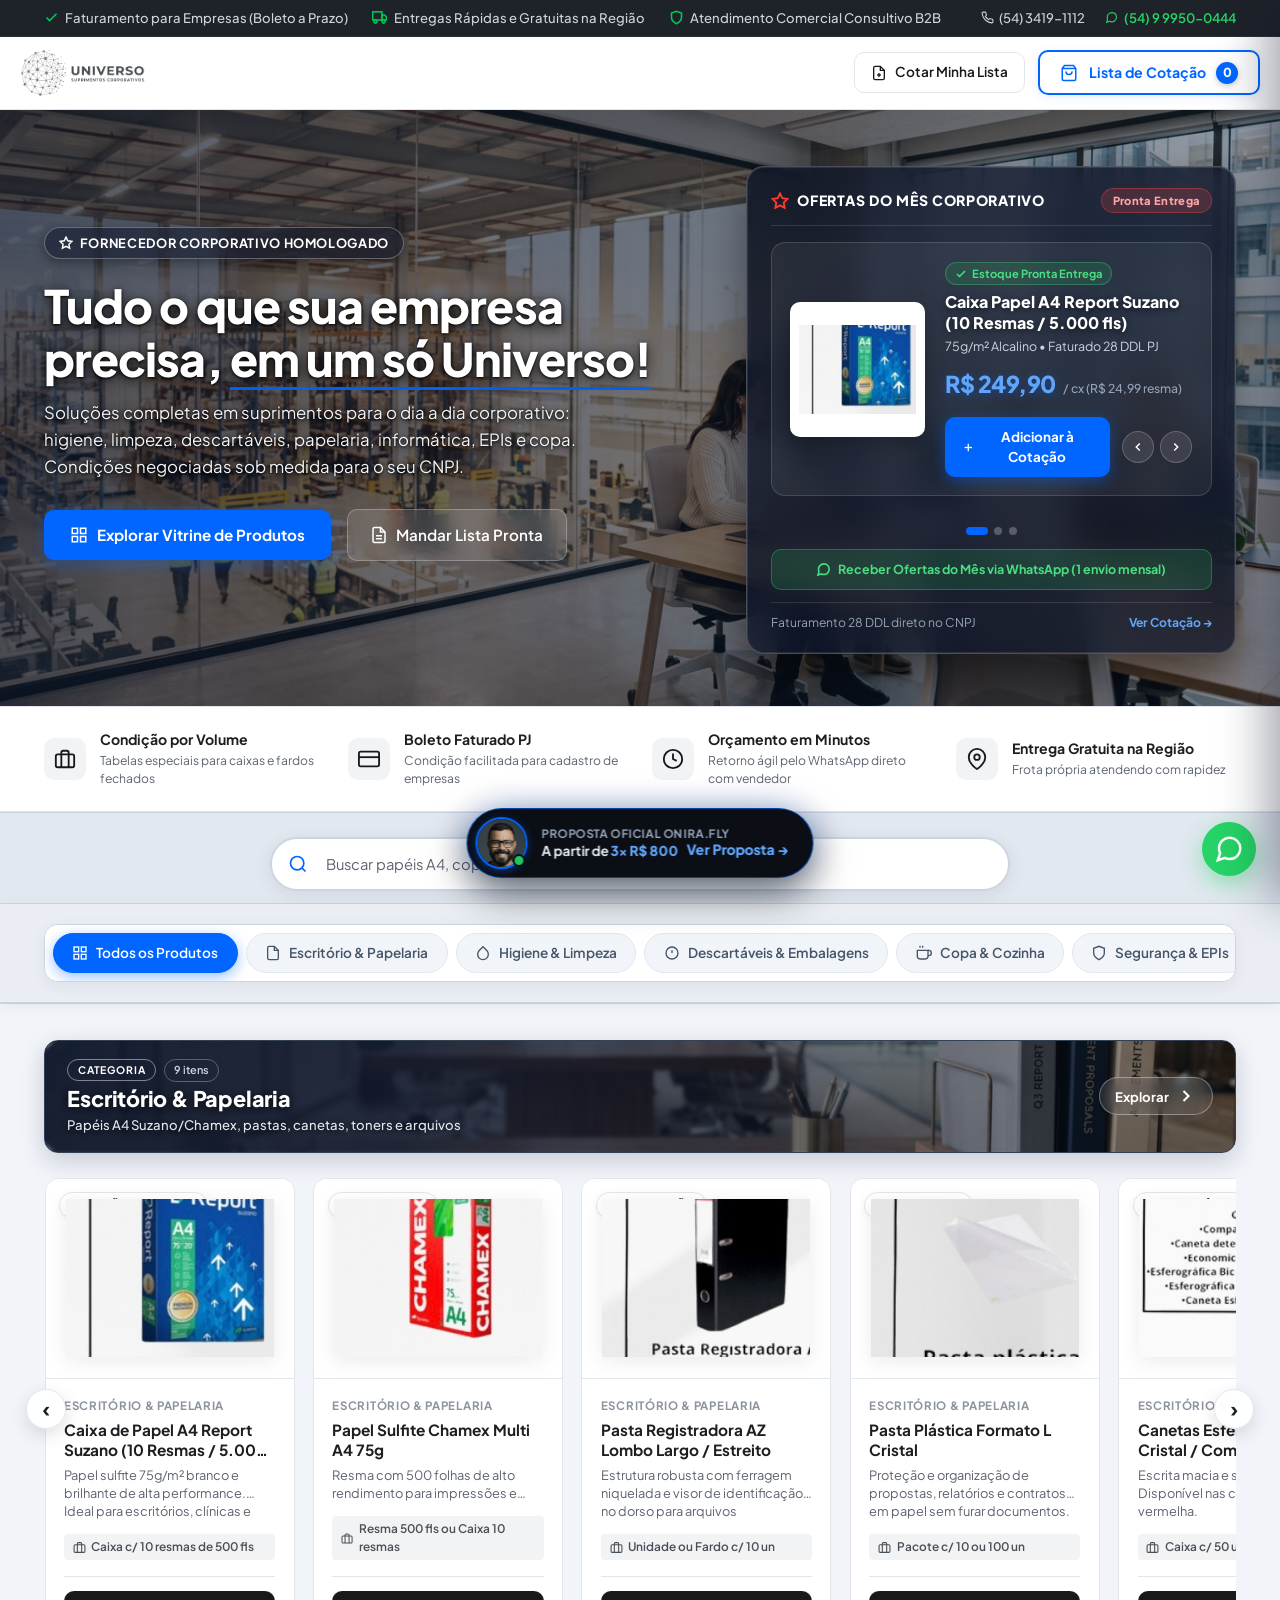
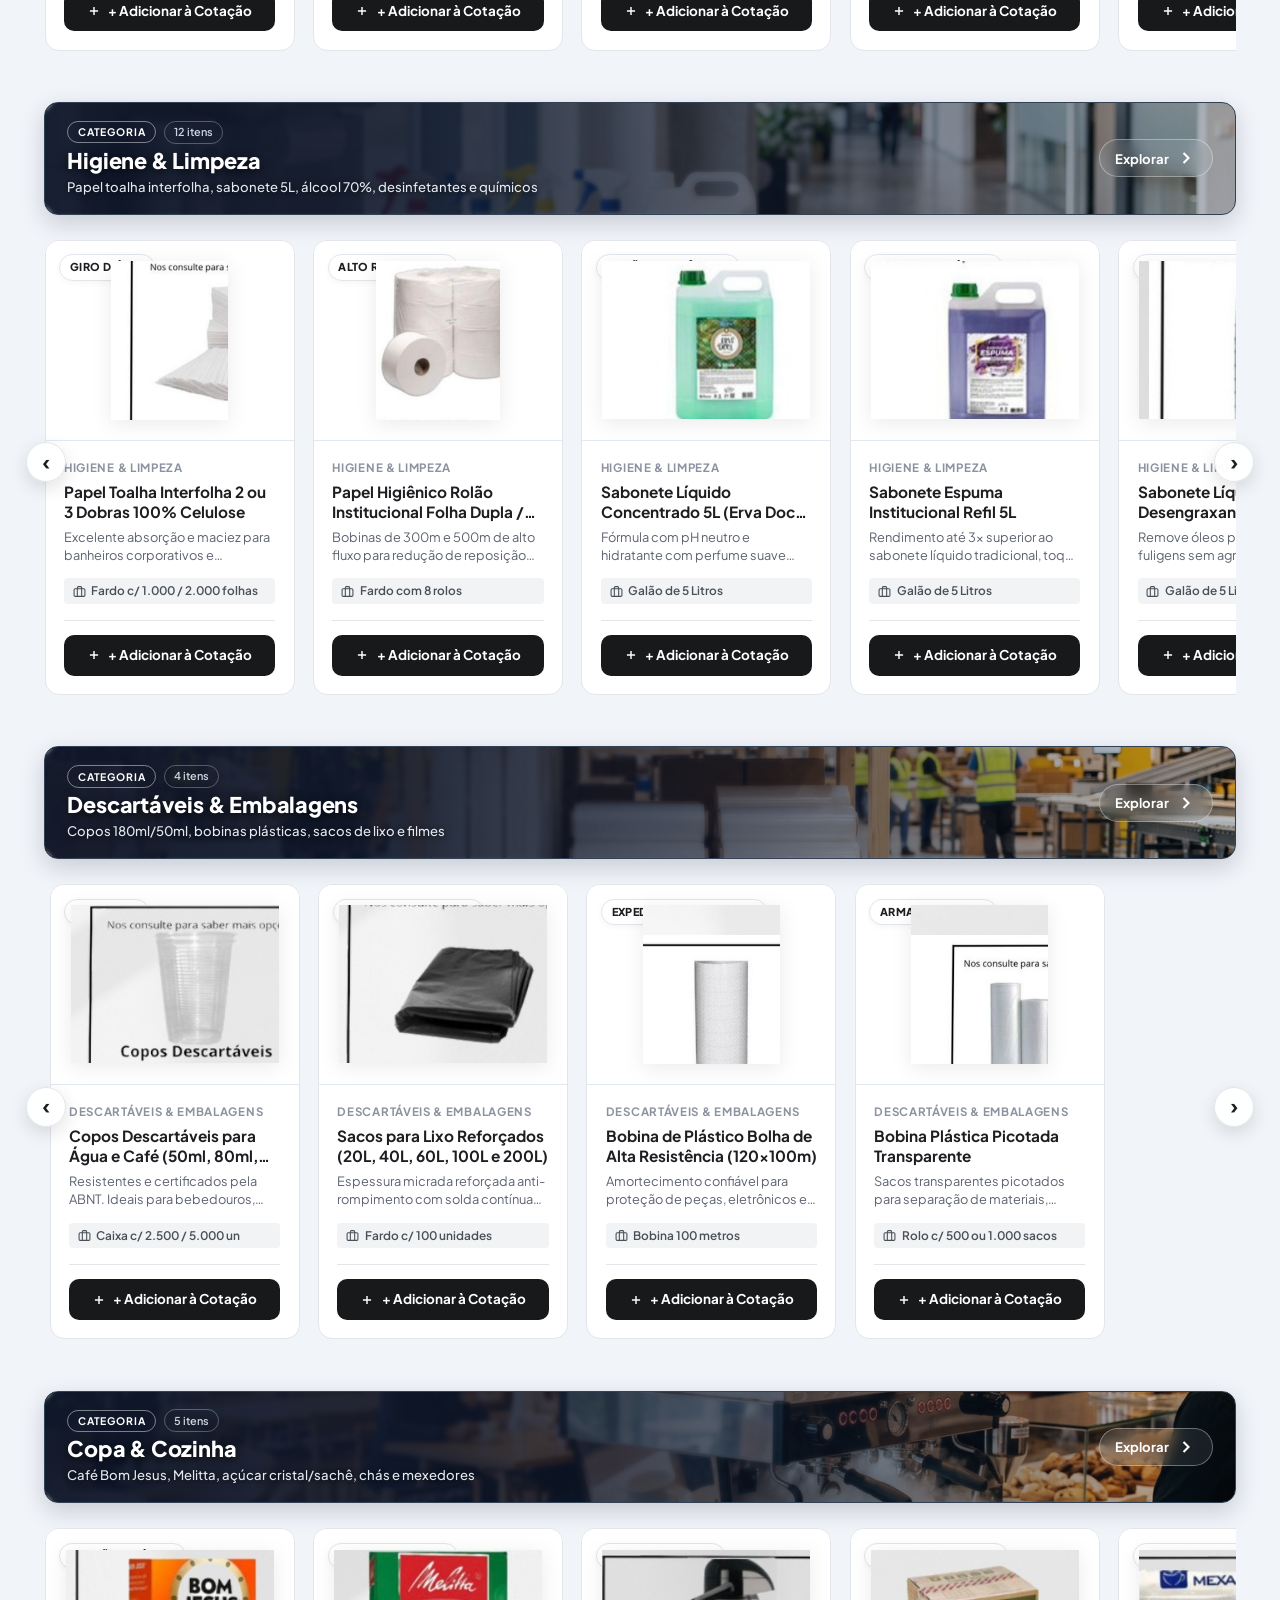
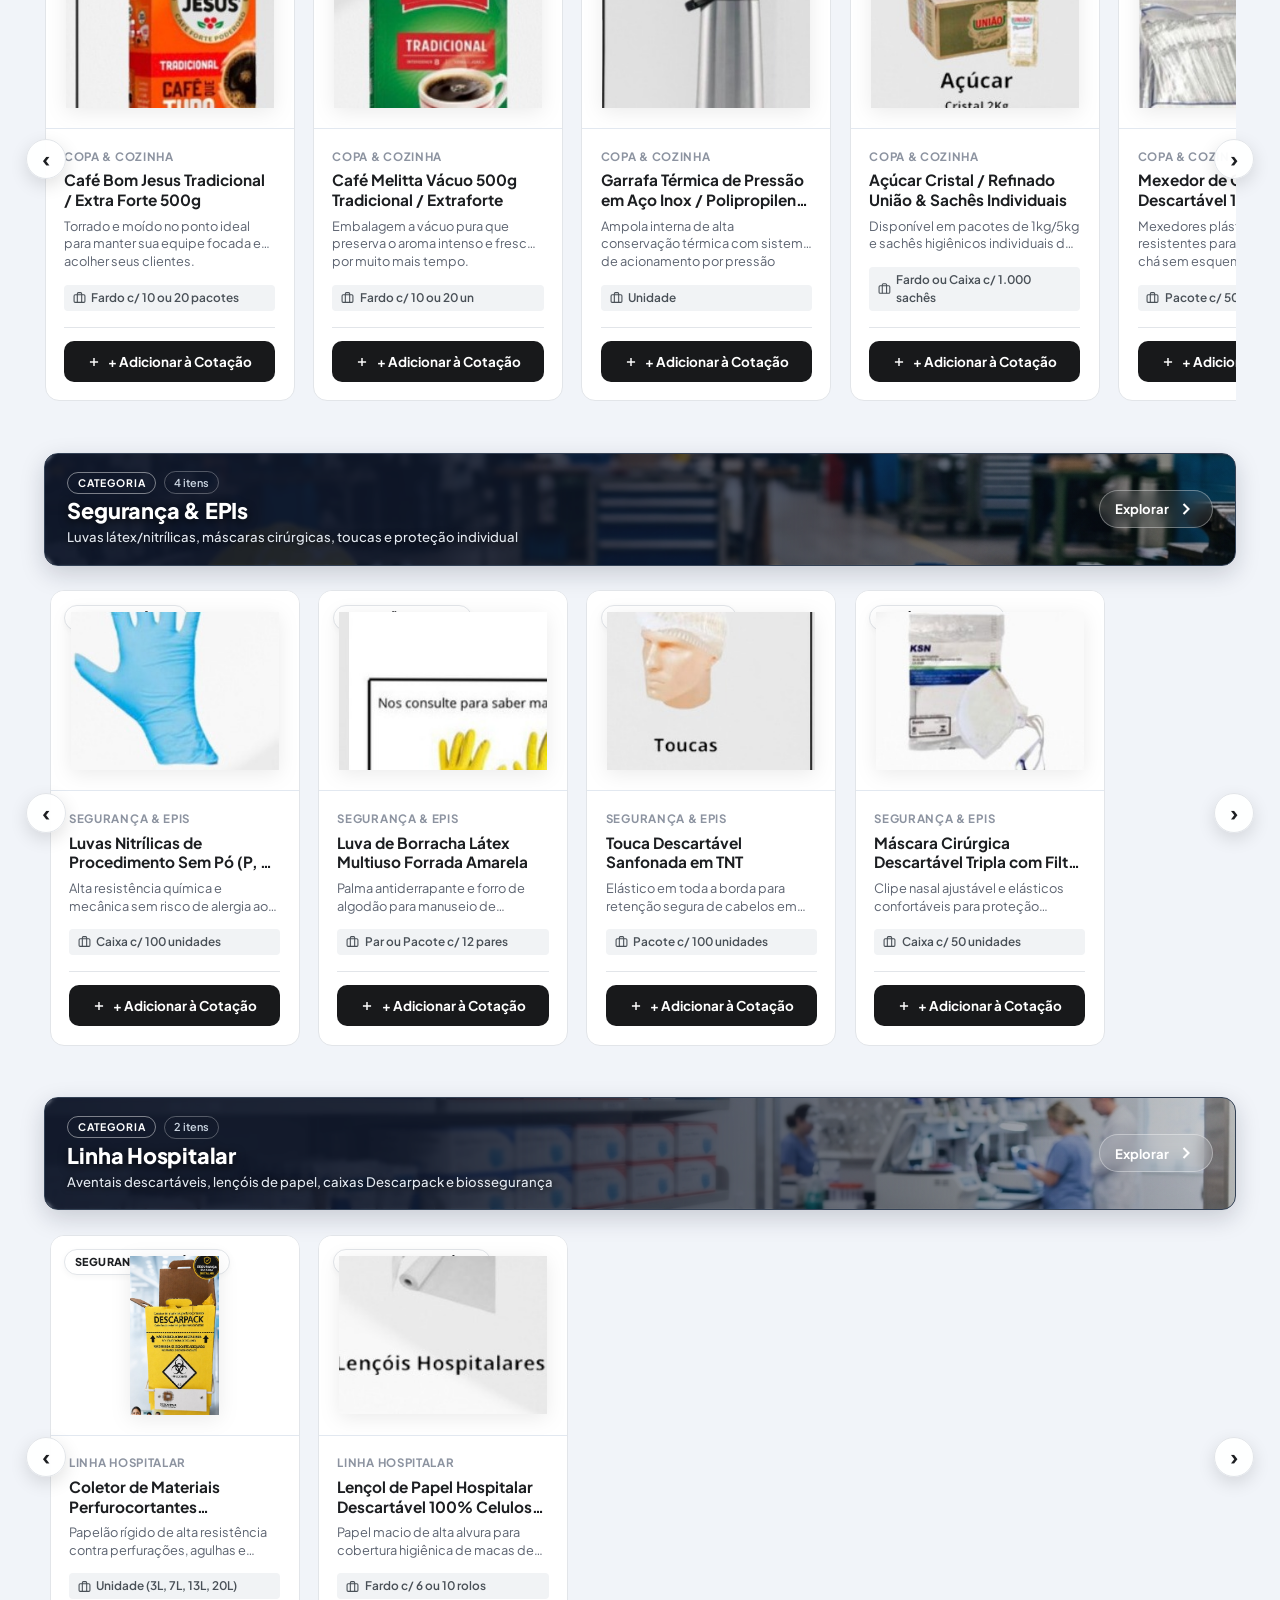
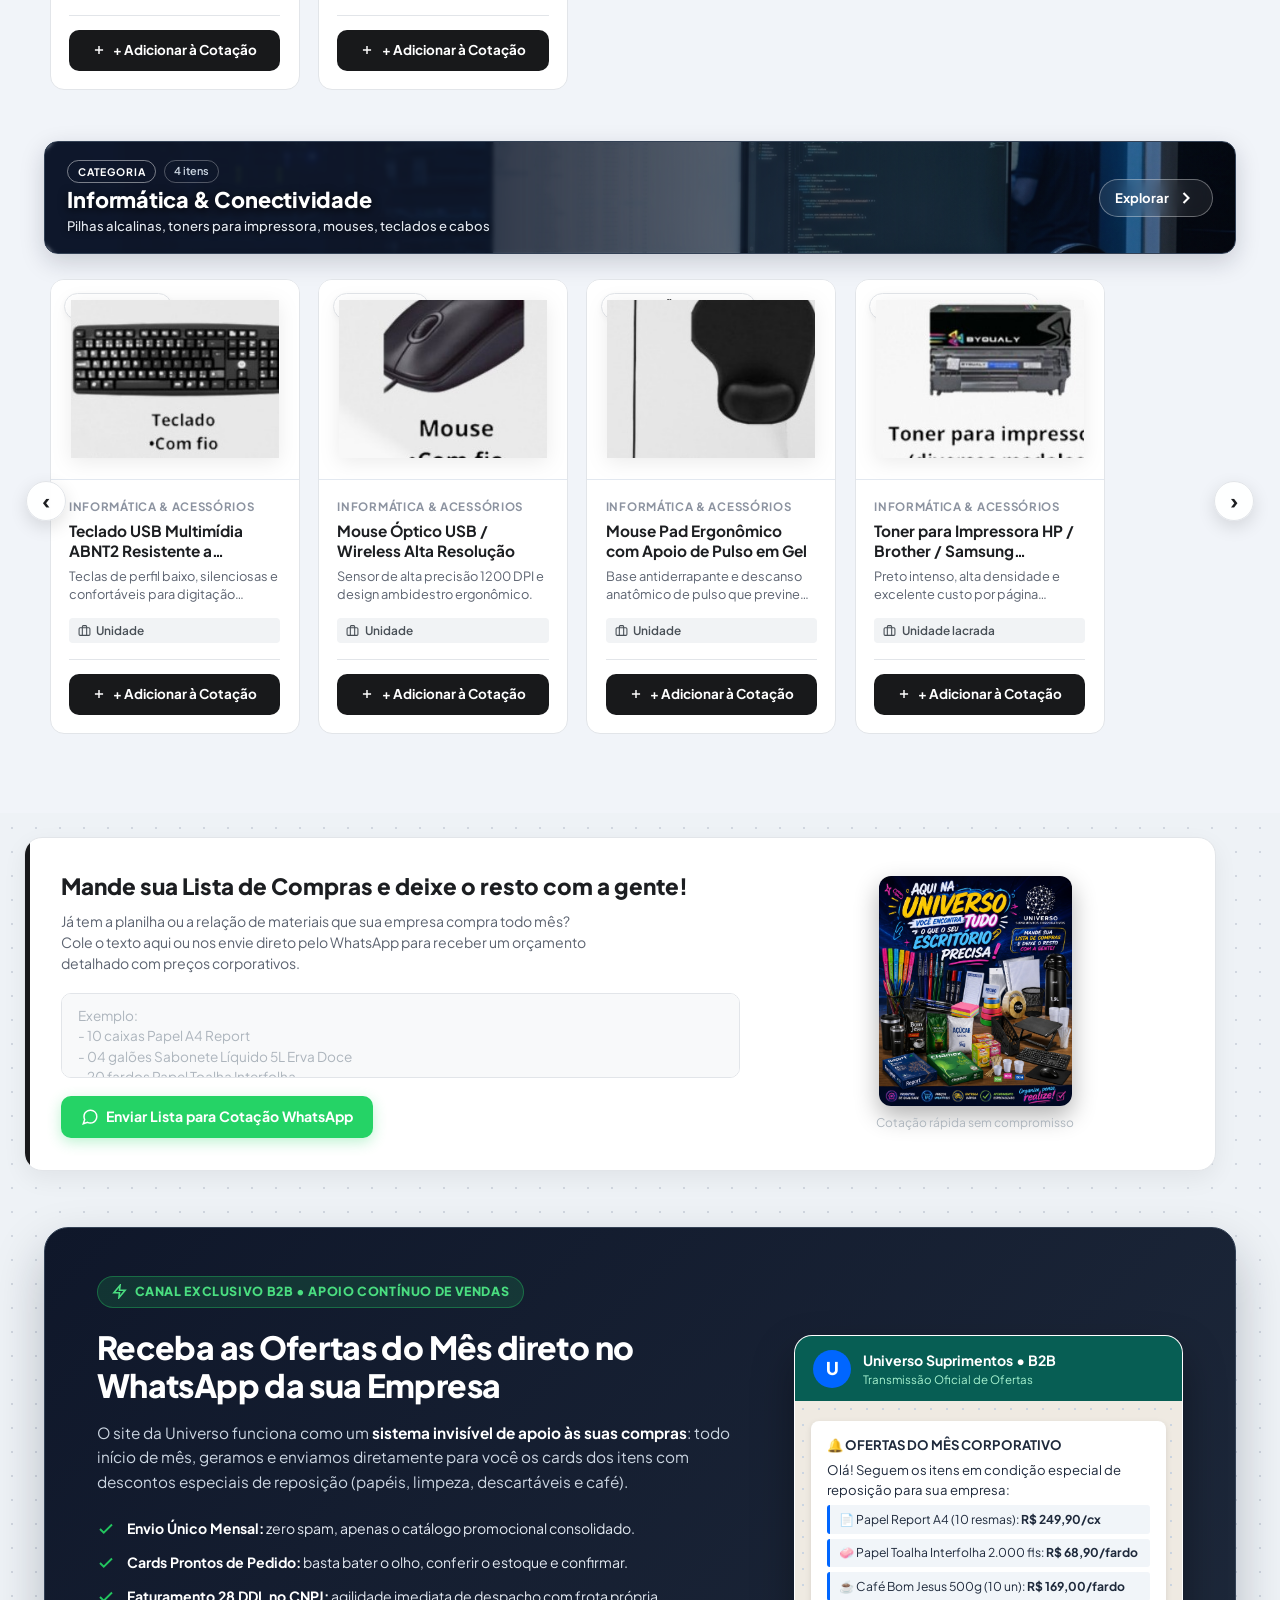
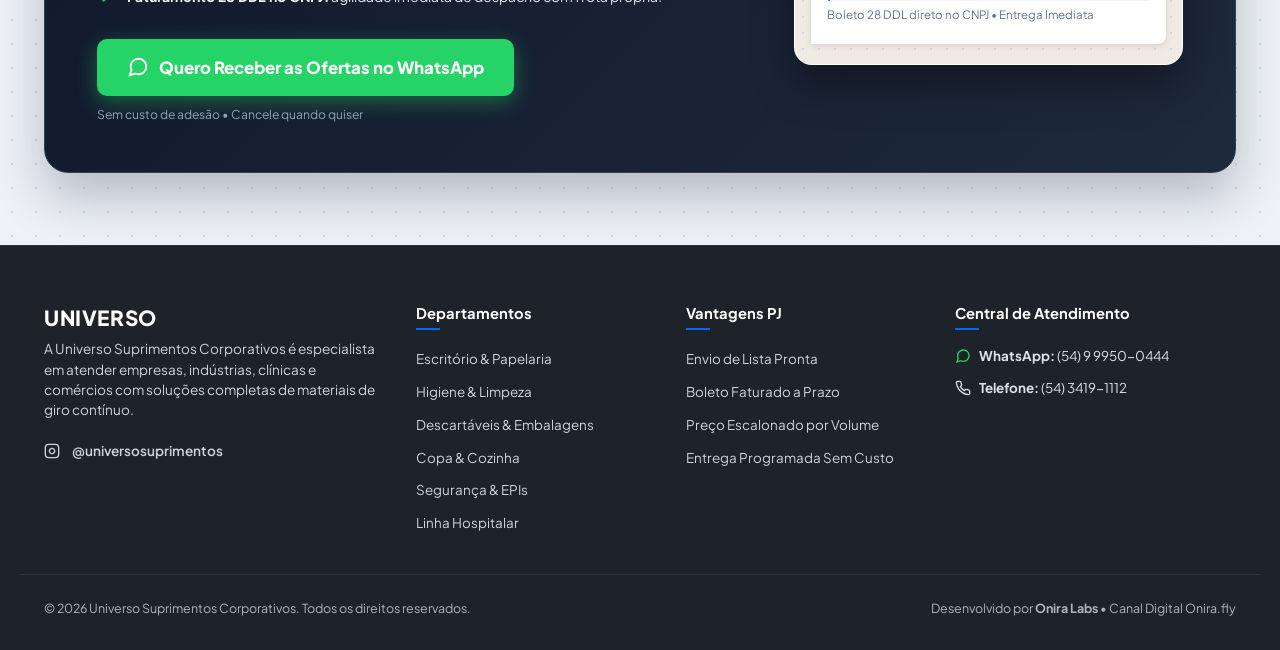
==== commit a1f2cf1c: "feat(universo): refine category banner contrast, outline clear button, clear cart modal, quick quote" ====
--- a/index.html
+++ b/index.html
@@ -13,7 +13,7 @@
 
   <!-- Favicon SVG Oficial & Stylesheet -->
   <link rel="icon" type="image/svg+xml" href="assets/images/universo_logo.svg">
-  <link rel="stylesheet" href="universo-theme.css?v=3.6">
+  <link rel="stylesheet" href="universo-theme.css?v=3.7">
 </head>
 <body>
 
@@ -136,7 +136,7 @@
             </svg>
             Explorar Vitrine de Produtos
           </a>
-          <a href="#quick-quote-section" class="btn-secondary-glass">
+          <a href="#quick-quote-section" class="btn-secondary-glass" onclick="event.preventDefault(); window.universoApp.openQuickQuoteModal();">
             <svg width="18" height="18" viewBox="0 0 24 24" fill="none" stroke="currentColor" stroke-width="2">
               <path d="M14 2H6a2 2 0 0 0-2 2v16a2 2 0 0 0 2 2h12a2 2 0 0 0 2-2V8z"></path>
               <polyline points="14 2 14 8 20 8"></polyline>
@@ -624,6 +624,79 @@
     </div>
   </div>
 
+  <!-- MODAL DE CONFIRMAÇÃO: LIMPAR PEDIDO -->
+  <div class="modal-overlay" id="modal-clear-cart">
+    <div class="modal-card modal-confirm-card">
+      <div class="modal-header">
+        <h3>Limpar Cotação</h3>
+        <button type="button" class="btn-close-modal" id="btn-close-clear-modal" aria-label="Fechar">✕</button>
+      </div>
+      <div class="modal-body" style="padding: 1.5rem 1.25rem;">
+        <div class="modal-confirm-icon-wrap">
+          <svg width="28" height="28" viewBox="0 0 24 24" fill="none" stroke="currentColor" stroke-width="2">
+            <polyline points="3 6 5 6 21 6"></polyline>
+            <path d="M19 6v14a2 2 0 0 1-2 2H7a2 2 0 0 1-2-2V6m3 0V4a2 2 0 0 1 2-2h4a2 2 0 0 1 2 2v2"></path>
+          </svg>
+        </div>
+        <div class="modal-confirm-title">Deseja limpar todos os itens?</div>
+        <p class="modal-confirm-desc">
+          Esta ação removerá todos os itens e variações da sua lista de cotação atual. Você precisará adicioná-los novamente.
+        </p>
+        <div class="modal-confirm-actions">
+          <button type="button" class="btn-cancel-modal" id="btn-cancel-clear-cart">Voltar / Manter Itens</button>
+          <button type="button" class="btn-confirm-clear" id="btn-confirm-clear-cart">
+            <svg width="15" height="15" viewBox="0 0 24 24" fill="none" stroke="currentColor" stroke-width="2">
+              <polyline points="3 6 5 6 21 6"></polyline>
+              <path d="M19 6v14a2 2 0 0 1-2 2H7a2 2 0 0 1-2-2V6m3 0V4a2 2 0 0 1 2-2h4a2 2 0 0 1 2 2v2"></path>
+            </svg>
+            Sim, Limpar Tudo
+          </button>
+        </div>
+      </div>
+    </div>
+  </div>
+
+  <!-- MODAL DE COTAÇÃO RÁPIDA (COLAR LISTA PRONTA) -->
+  <div class="modal-overlay" id="modal-quick-quote">
+    <div class="modal-card quick-quote-modal-card">
+      <div class="modal-header">
+        <div style="display: flex; align-items: center; gap: 0.5rem;">
+          <svg width="20" height="20" viewBox="0 0 24 24" fill="none" stroke="currentColor" stroke-width="2">
+            <path d="M14 2H6a2 2 0 0 0-2 2v16a2 2 0 0 0 2 2h12a2 2 0 0 0 2-2V8z"></path>
+            <polyline points="14 2 14 8 20 8"></polyline>
+            <line x1="16" y1="13" x2="8" y2="13"></line>
+            <line x1="16" y1="17" x2="8" y2="17"></line>
+          </svg>
+          <h3>Cotar Minha Lista Pronta</h3>
+        </div>
+        <button type="button" class="btn-close-modal" id="btn-close-quick-modal" aria-label="Fechar">✕</button>
+      </div>
+      <div class="modal-body">
+        <p style="font-size: 0.88rem; color: #475569; margin-bottom: 0.85rem; line-height: 1.45;">
+          Cole abaixo a lista de itens da sua empresa (ou o pedido que costuma fazer). Nossa equipe comercial faz o levantamento de estoque e responde direto no WhatsApp!
+        </p>
+        <textarea id="modal-quick-quote-text" class="quick-quote-modal-textarea" placeholder="Exemplo:&#10;• 5 Caixas de Folhas Sulfite A4 Report&#10;• 4 Fardos Papel Toalha Interfolha 2.000 fls&#10;• 2 Fardos Café Bom Jesus 500g&#10;• 1 Caixa Copo Descartável 180ml (2.500 un)&#10;• 2 Galões Sabonete Líquido 5 Litros"></textarea>
+        <div class="quick-quote-tip">
+          <svg width="15" height="15" viewBox="0 0 24 24" fill="none" stroke="currentColor" stroke-width="2.5">
+            <circle cx="12" cy="12" r="10"></circle>
+            <line x1="12" y1="16" x2="12" y2="12"></line>
+            <line x1="12" y1="8" x2="12.01" y2="8"></line>
+          </svg>
+          <span>Pode incluir marca desejada, periodicidade ou quantidade aproximada.</span>
+        </div>
+      </div>
+      <div class="modal-footer" style="justify-content: flex-end;">
+        <button type="button" class="btn-cancel-modal" id="btn-cancel-quick-modal">Cancelar</button>
+        <button type="button" class="btn-direct-whatsapp-quote" id="btn-modal-send-quick" style="padding: 0.8rem 1.4rem;">
+          <svg width="18" height="18" viewBox="0 0 24 24" fill="none" stroke="currentColor" stroke-width="2">
+            <path d="M21 11.5a8.38 8.38 0 0 1-.9 3.8 8.5 8.5 0 0 1-7.6 4.7 8.38 8.38 0 0 1-3.8-.9L3 21l1.9-5.7a8.38 8.38 0 0 1-.9-3.8 8.5 8.5 0 0 1 4.7-7.6 8.38 8.38 0 0 1 3.8-.9h.5a8.48 8.48 0 0 1 8 8v.5z"></path>
+          </svg>
+          <span>Enviar Lista no WhatsApp</span>
+        </button>
+      </div>
+    </div>
+  </div>
+
   <!-- DRAWER LATERAL DO CARRINHO DE COTAÇÃO B2B (SEM BARRA DE ROLAGEM INDESEJADA) -->
   <div class="cart-overlay" id="cart-overlay"></div>
   <aside class="cart-drawer" id="cart-drawer" aria-label="Lista de Cotação">
@@ -811,6 +884,6 @@
   </aside>
 
   <!-- Script Principal -->
-  <script src="app.js?v=3.6"></script>
+  <script src="app.js?v=3.7"></script>
 </body>
 </html>
--- a/universo-theme.css
+++ b/universo-theme.css
@@ -1470,46 +1470,44 @@
   transform: translateX(4px);
 }
 
-/* BANNER EXPANDIDO NO MODO FOCO DE CATEGORIA */
+/* BANNER EXPANDIDO NO MODO FOCO DE CATEGORIA (CONTRASTE MÁXIMO E LEGIBILIDADE) */
 .category-hero-banner {
-  background-color: #0F172A;
-  background-image: linear-gradient(90deg, rgba(15, 23, 42, 0.96) 0%, rgba(15, 23, 42, 0.85) 50%, rgba(15, 23, 42, 0.7) 100%), var(--cat-bg);
-  background-size: cover;
-  background-position: center right;
+  background-color: #0F172A !important;
+  background-image: 
+    linear-gradient(90deg, 
+      rgba(15, 23, 42, 0.98) 0%, 
+      rgba(15, 23, 42, 0.94) 35%, 
+      rgba(15, 23, 42, 0.82) 65%, 
+      rgba(15, 23, 42, 0.55) 100%
+    ), 
+    var(--cat-bg) !important;
+  background-size: cover !important;
+  background-position: center right !important;
   border: 1.5px solid #334155 !important;
-  color: #FFFFFF;
-  box-shadow: 0 10px 30px rgba(15, 23, 42, 0.25);
-  padding: 1.5rem 1.75rem !important;
+  color: #FFFFFF !important;
+  box-shadow: 0 12px 36px rgba(15, 23, 42, 0.35) !important;
+  padding: 1.65rem 1.85rem !important;
   position: relative;
   overflow: hidden;
   border-radius: var(--radius-lg);
+  margin-bottom: 1.5rem !important;
 }
 
 .cat-focus-overlay {
   position: absolute;
   inset: 0;
-  background: radial-gradient(circle at 90% 50%, rgba(0, 102, 255, 0.2) 0%, transparent 60%);
+  background: linear-gradient(to right, rgba(15, 23, 42, 0.95) 0%, rgba(15, 23, 42, 0.7) 50%, transparent 100%);
+  backdrop-filter: blur(2px);
+  -webkit-backdrop-filter: blur(2px);
   pointer-events: none;
 }
 
-.cat-hero-thumb {
-  width: 80px;
-  height: 80px;
-  background: #FFFFFF;
-  border: 2px solid rgba(255, 255, 255, 0.4);
-  border-radius: var(--radius-md);
-  padding: 6px;
-  display: flex;
-  align-items: center;
-  justify-content: center;
-  box-shadow: 0 6px 18px rgba(0, 0, 0, 0.4);
-  flex-shrink: 0;
-}
-
-.cat-hero-thumb img {
-  max-width: 100%;
-  max-height: 100%;
-  object-fit: contain;
+.cat-focus-info {
+  display: flex;
+  align-items: center;
+  gap: 1.25rem;
+  position: relative;
+  z-index: 2;
 }
 
 .cat-hero-text {
@@ -1521,46 +1519,46 @@
   display: flex;
   align-items: center;
   gap: 0.6rem;
-  margin-bottom: 0.35rem;
-}
-
-.cat-highlight-pill {
-  font-size: 0.68rem;
-  font-weight: 700;
-  color: #4ADE80;
-  background: rgba(34, 197, 94, 0.15);
-  border: 1px solid rgba(34, 197, 94, 0.3);
-  padding: 0.15rem 0.55rem;
-  border-radius: var(--radius-pill);
+  margin-bottom: 0.45rem;
 }
 
 .cat-hero-title {
-  font-size: 1.6rem !important;
-  font-weight: 800;
+  font-size: 1.65rem !important;
+  font-weight: 800 !important;
   color: #FFFFFF !important;
-  margin-bottom: 0.25rem;
+  margin: 0 0 0.35rem 0 !important;
   letter-spacing: -0.01em;
+  text-shadow: 0 2px 12px rgba(0, 0, 0, 0.9);
 }
 
 .cat-hero-sub {
-  font-size: 0.88rem !important;
-  color: #CBD5E1 !important;
-  margin: 0;
+  font-size: 0.9rem !important;
+  color: #E2E8F0 !important;
+  margin: 0 !important;
+  font-weight: 500;
+  text-shadow: 0 1px 8px rgba(0, 0, 0, 0.85);
 }
 
 .category-hero-banner .btn-back-streaming {
-  background: rgba(255, 255, 255, 0.12);
-  border: 1.5px solid rgba(255, 255, 255, 0.25);
-  color: #FFFFFF;
-  font-size: 0.85rem;
-  font-weight: 700;
-  padding: 0.6rem 1.25rem;
+  background: rgba(255, 255, 255, 0.12) !important;
+  border: 1.5px solid rgba(255, 255, 255, 0.45) !important;
+  color: #FFFFFF !important;
+  font-size: 0.85rem !important;
+  font-weight: 700 !important;
+  padding: 0.65rem 1.3rem !important;
   border-radius: var(--radius-pill);
   cursor: pointer;
   transition: all var(--transition-fast);
   position: relative;
   z-index: 2;
   backdrop-filter: blur(8px);
+}
+
+.category-hero-banner .btn-back-streaming:hover {
+  background: #0066FF !important;
+  border-color: #0066FF !important;
+  transform: translateY(-2px);
+  box-shadow: 0 4px 16px rgba(0, 102, 255, 0.5);
 }
 
 .category-hero-banner .btn-back-streaming:hover {
@@ -1641,8 +1639,7 @@
   grid-column: 1/-1;
 }
 
-.search-results-header,
-.category-focus-header {
+.search-results-header {
   grid-column: 1/-1;
   display: flex;
   align-items: center;
@@ -1656,16 +1653,14 @@
   flex-wrap: wrap;
 }
 
-.search-results-header h4,
-.category-focus-header h3 {
+.search-results-header h4 {
   font-size: 1.1rem;
   font-weight: 800;
   color: var(--text-main);
   margin-bottom: 0.15rem;
 }
 
-.search-results-sub,
-.category-focus-header p {
+.search-results-sub {
   font-size: 0.82rem;
   color: var(--text-muted);
 }
@@ -1921,7 +1916,7 @@
 .modal-card {
   background: #FFFFFF;
   width: 100%;
-  max-width: 560px;
+  max-width: 620px;
   max-height: 88vh;
   border-radius: var(--radius-xl);
   overflow: hidden;
@@ -2008,20 +2003,23 @@
 
 .modal-product-thumb-wrap {
   position: relative;
-  width: 140px;
-  height: 140px;
+  width: 165px;
+  height: 165px;
   background: #FFFFFF;
   border-radius: var(--radius-lg);
   border: 1.5px solid #CBD5E1;
-  padding: 10px;
+  padding: 12px;
   display: flex;
   align-items: center;
   justify-content: center;
   flex-shrink: 0;
-  box-shadow: 0 6px 18px rgba(15, 23, 42, 0.08);
+  box-shadow: 0 8px 24px rgba(15, 23, 42, 0.09);
+  overflow: hidden;
 }
 
 .modal-product-thumb {
+  width: 100%;
+  height: 100%;
   max-width: 100%;
   max-height: 100%;
   object-fit: contain;
@@ -2029,7 +2027,7 @@
 }
 
 .modal-product-thumb:hover {
-  transform: scale(1.08);
+  transform: scale(1.1);
 }
 
 .modal-product-badge {
@@ -2261,6 +2259,128 @@
   background: #1EBE5D;
   transform: translateY(-1px);
   box-shadow: 0 6px 18px rgba(37, 211, 102, 0.45);
+}
+
+/* MODAL DE CONFIRMAÇÃO PARA LIMPAR PEDIDO */
+.modal-confirm-card {
+  max-width: 440px !important;
+  text-align: center;
+}
+
+.modal-confirm-icon-wrap {
+  width: 58px;
+  height: 58px;
+  border-radius: 50%;
+  background: rgba(239, 68, 68, 0.1);
+  color: #EF4444;
+  display: flex;
+  align-items: center;
+  justify-content: center;
+  margin: 0.5rem auto 1rem;
+}
+
+.modal-confirm-title {
+  font-size: 1.2rem;
+  font-weight: 800;
+  color: #0F172A;
+  margin-bottom: 0.5rem;
+}
+
+.modal-confirm-desc {
+  font-size: 0.88rem;
+  color: #64748B;
+  line-height: 1.5;
+  margin-bottom: 1.25rem;
+}
+
+.modal-confirm-actions {
+  display: flex;
+  align-items: center;
+  justify-content: center;
+  gap: 0.85rem;
+}
+
+.btn-cancel-modal {
+  padding: 0.75rem 1.25rem;
+  background: #F1F5F9;
+  border: 1px solid #CBD5E1;
+  color: #475569;
+  border-radius: var(--radius-md);
+  font-weight: 700;
+  font-size: 0.88rem;
+  cursor: pointer;
+  transition: all var(--transition-fast);
+}
+
+.btn-cancel-modal:hover {
+  background: #E2E8F0;
+  color: #1E293B;
+}
+
+.btn-confirm-clear {
+  padding: 0.75rem 1.35rem;
+  background: #EF4444;
+  border: 1.5px solid #EF4444;
+  color: #FFFFFF;
+  border-radius: var(--radius-md);
+  font-weight: 700;
+  font-size: 0.88rem;
+  cursor: pointer;
+  transition: all var(--transition-fast);
+  display: inline-flex;
+  align-items: center;
+  gap: 0.45rem;
+  box-shadow: 0 4px 12px rgba(239, 68, 68, 0.35);
+}
+
+.btn-confirm-clear:hover {
+  background: #DC2626;
+  border-color: #DC2626;
+  transform: translateY(-1px);
+}
+
+/* MODAL DE COTAÇÃO RÁPIDA (COLA DO CLIENTE) */
+.quick-quote-modal-card {
+  max-width: 580px !important;
+}
+
+.quick-quote-modal-card .modal-body {
+  padding: 1.5rem;
+}
+
+.quick-quote-modal-textarea {
+  width: 100%;
+  height: 160px;
+  padding: 0.95rem;
+  border: 2px solid #CBD5E1;
+  border-radius: var(--radius-md);
+  font-size: 0.92rem;
+  font-family: inherit;
+  color: #0F172A;
+  background: #F8FAFC;
+  resize: vertical;
+  outline: none;
+  transition: border-color var(--transition-fast);
+}
+
+.quick-quote-modal-textarea:focus {
+  border-color: #0066FF;
+  background: #FFFFFF;
+  box-shadow: 0 0 0 3px rgba(0, 102, 255, 0.15);
+}
+
+.quick-quote-tip {
+  display: flex;
+  align-items: center;
+  gap: 0.5rem;
+  font-size: 0.8rem;
+  color: #64748B;
+  margin-top: 0.65rem;
+}
+
+.quick-quote-tip svg {
+  color: #0066FF;
+  flex-shrink: 0;
 }
 
 /* ==========================================================================
@@ -2379,15 +2499,15 @@
   color: #F87171;
 }
 
-/* Botão Limpar Pedido Global no Header (Entre Cotar Minha Lista e Lista de Cotação) */
+/* Botão Limpar Pedido Global no Header: Outline vermelho puro SEM preenchimento rosa */
 .btn-clear-cart-global {
   display: inline-flex;
   align-items: center;
   gap: 0.45rem;
-  background: #FFF5F5;
-  color: #DC2626;
-  border: 1.5px solid #FCA5A5;
-  padding: 0.6rem 0.95rem;
+  background: transparent !important;
+  color: #EF4444 !important;
+  border: 1.5px solid #EF4444 !important;
+  padding: 0.55rem 0.95rem;
   border-radius: var(--radius-md);
   font-weight: 700;
   font-size: 0.84rem;
@@ -2396,10 +2516,10 @@
 }
 
 .btn-clear-cart-global:hover {
-  background: #FEE2E2;
-  border-color: #EF4444;
-  color: #B91C1C;
-  box-shadow: 0 2px 8px rgba(239, 68, 68, 0.2);
+  background: rgba(239, 68, 68, 0.08) !important;
+  border-color: #DC2626 !important;
+  color: #DC2626 !important;
+  box-shadow: 0 2px 10px rgba(239, 68, 68, 0.18);
   transform: translateY(-1px);
 }
 
@@ -3578,20 +3698,24 @@
     -webkit-overflow-scrolling: touch;
   }
   .modal-product-summary {
-    gap: 0.75rem;
-    padding: 0.65rem 0.75rem;
-    margin-bottom: 0.65rem;
+    gap: 1rem;
+    padding: 0.85rem;
+    margin-bottom: 0.85rem;
+    align-items: center;
   }
   .modal-product-thumb-wrap {
-    width: 68px;
-    height: 68px;
-    padding: 3px;
-    border-radius: var(--radius-sm);
+    width: 105px;
+    height: 105px;
+    padding: 6px;
+    border-radius: var(--radius-md);
     flex-shrink: 0;
   }
   .modal-product-thumb {
+    width: 100%;
+    height: 100%;
     max-width: 100%;
     max-height: 100%;
+    object-fit: contain;
   }
   .modal-product-badge {
     font-size: 0.58rem;
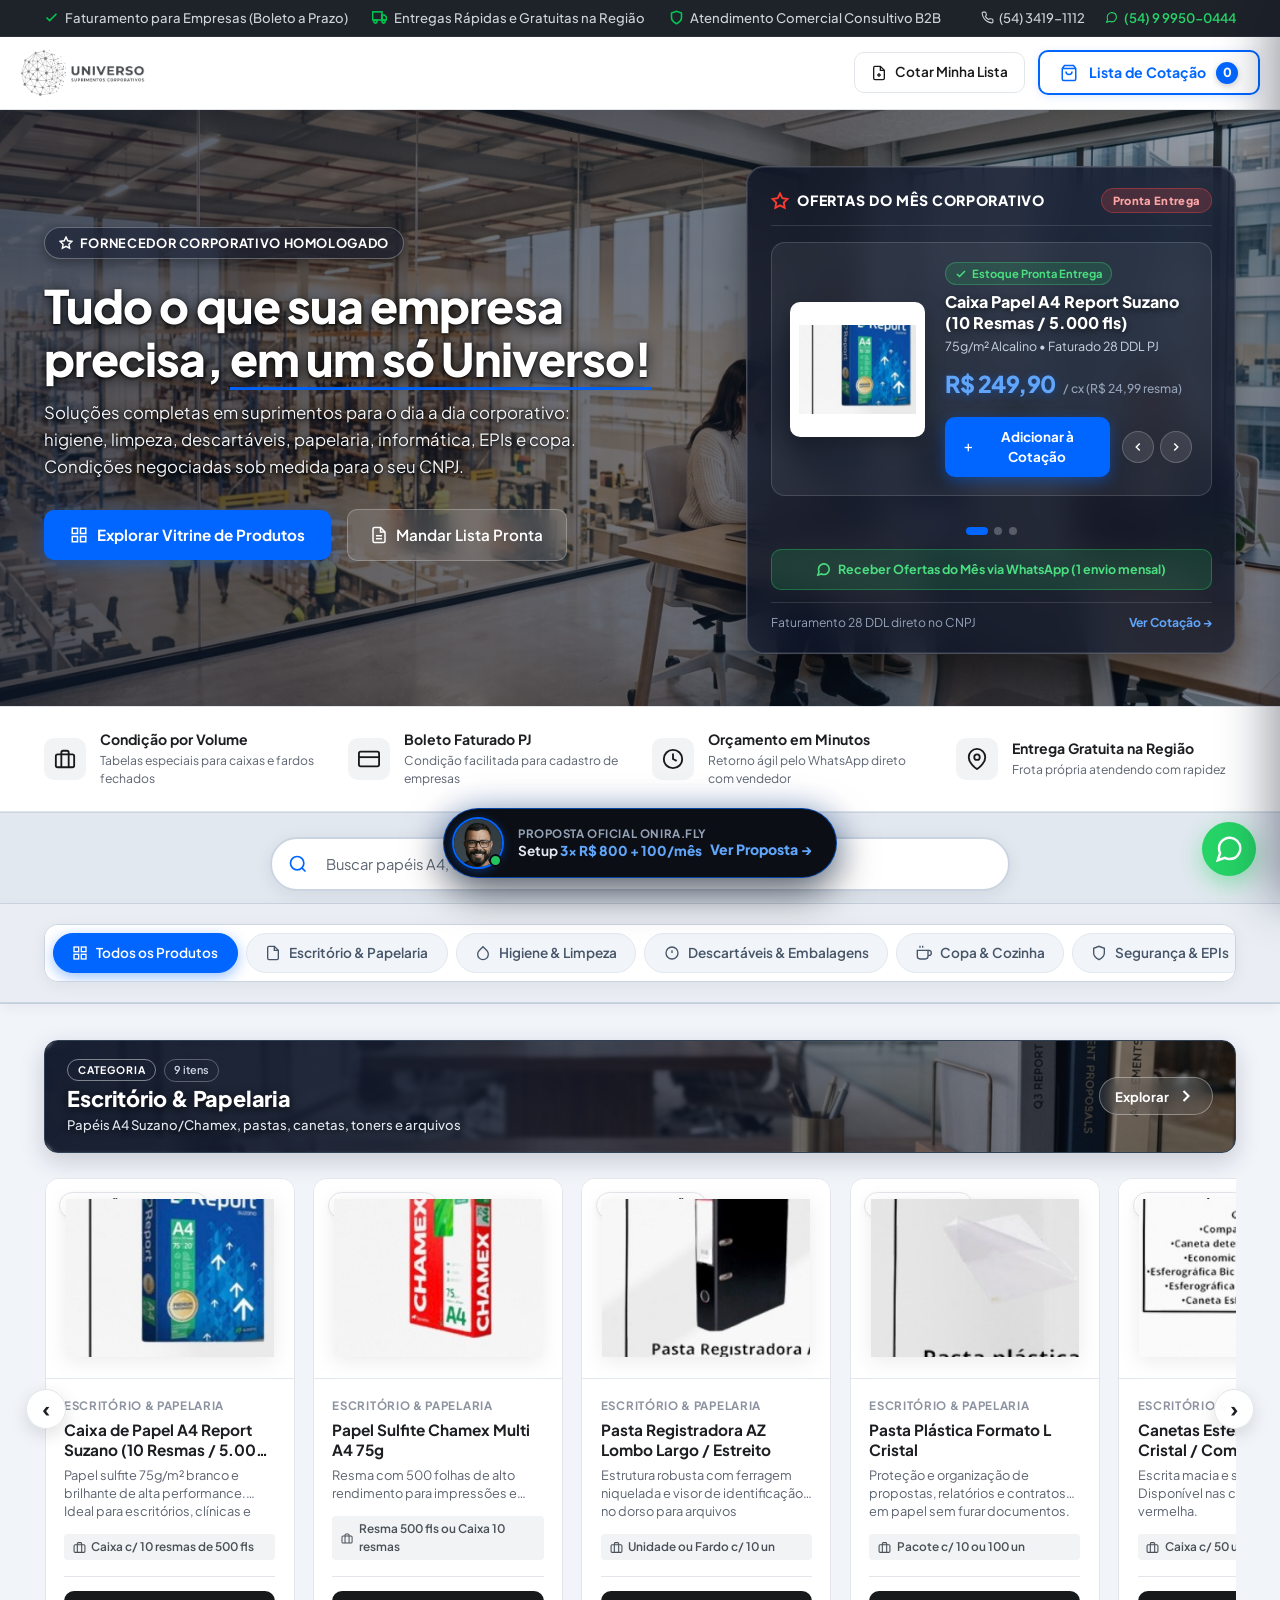
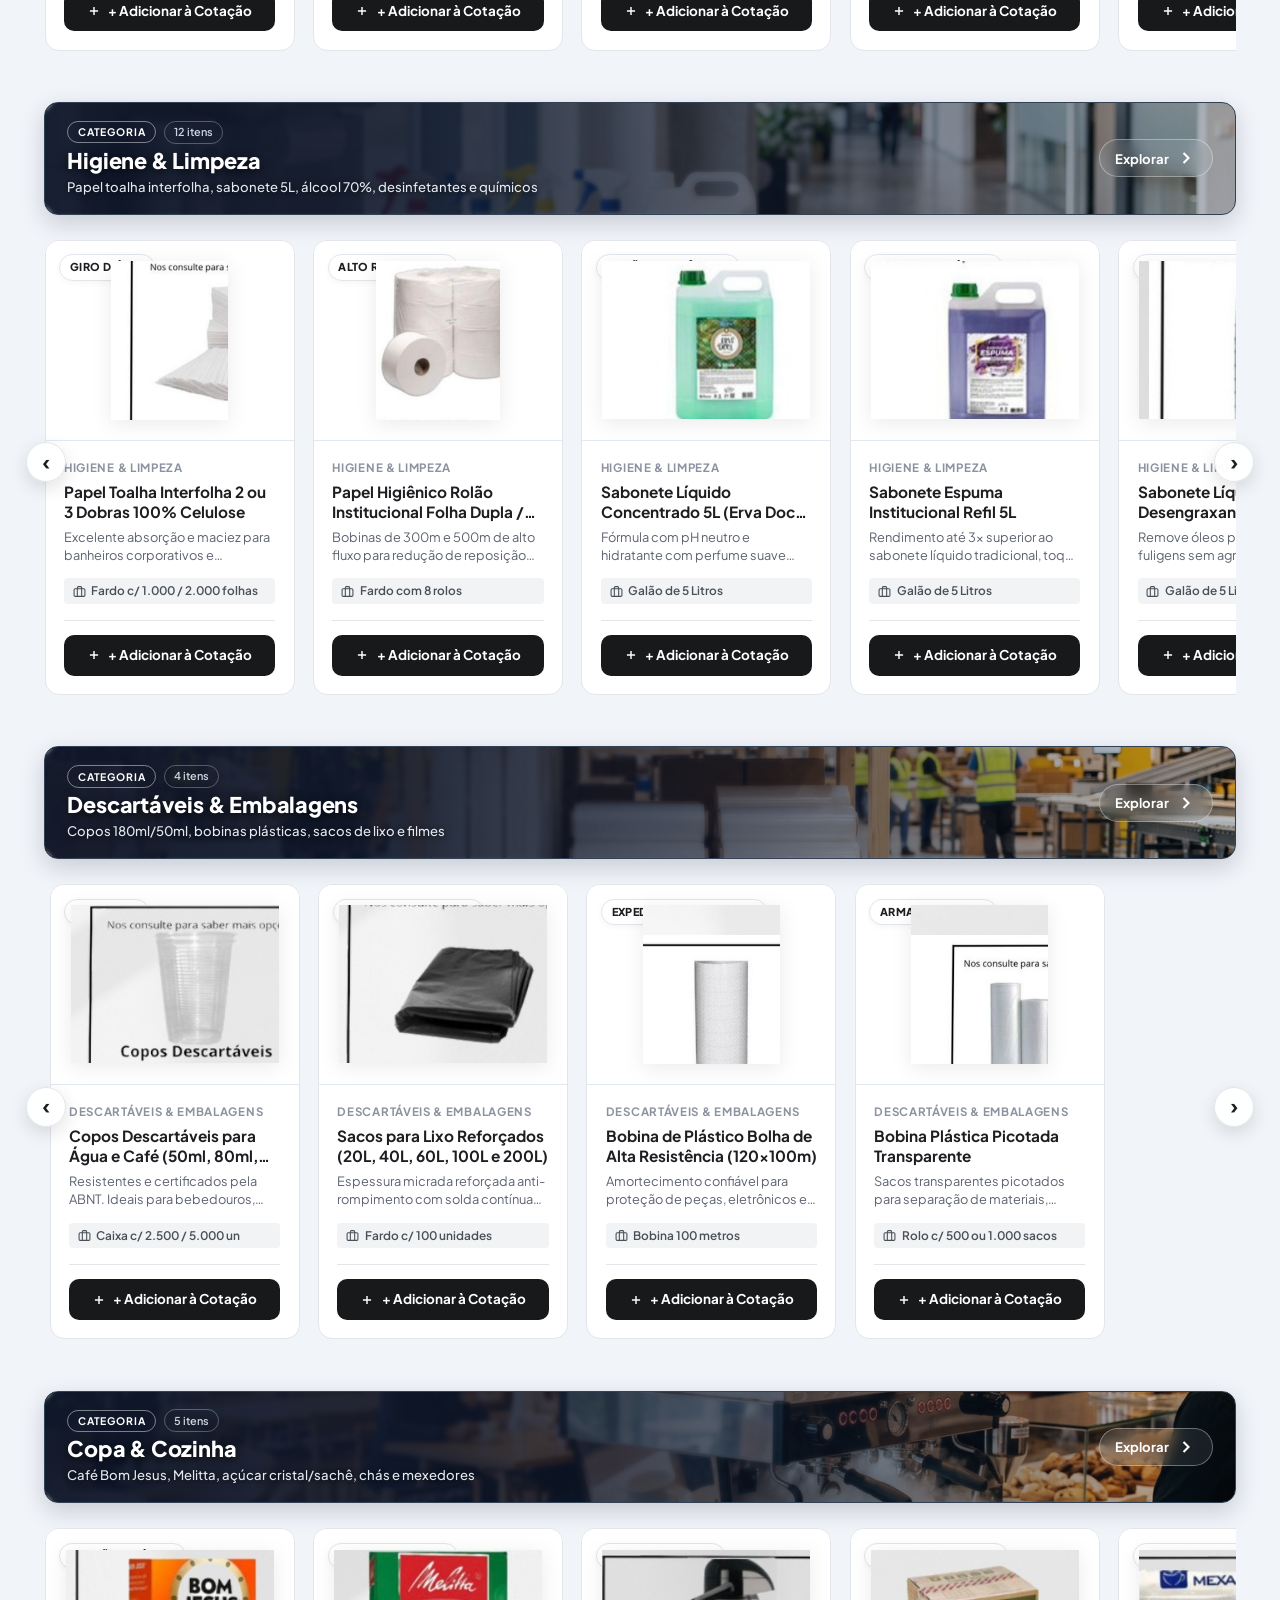
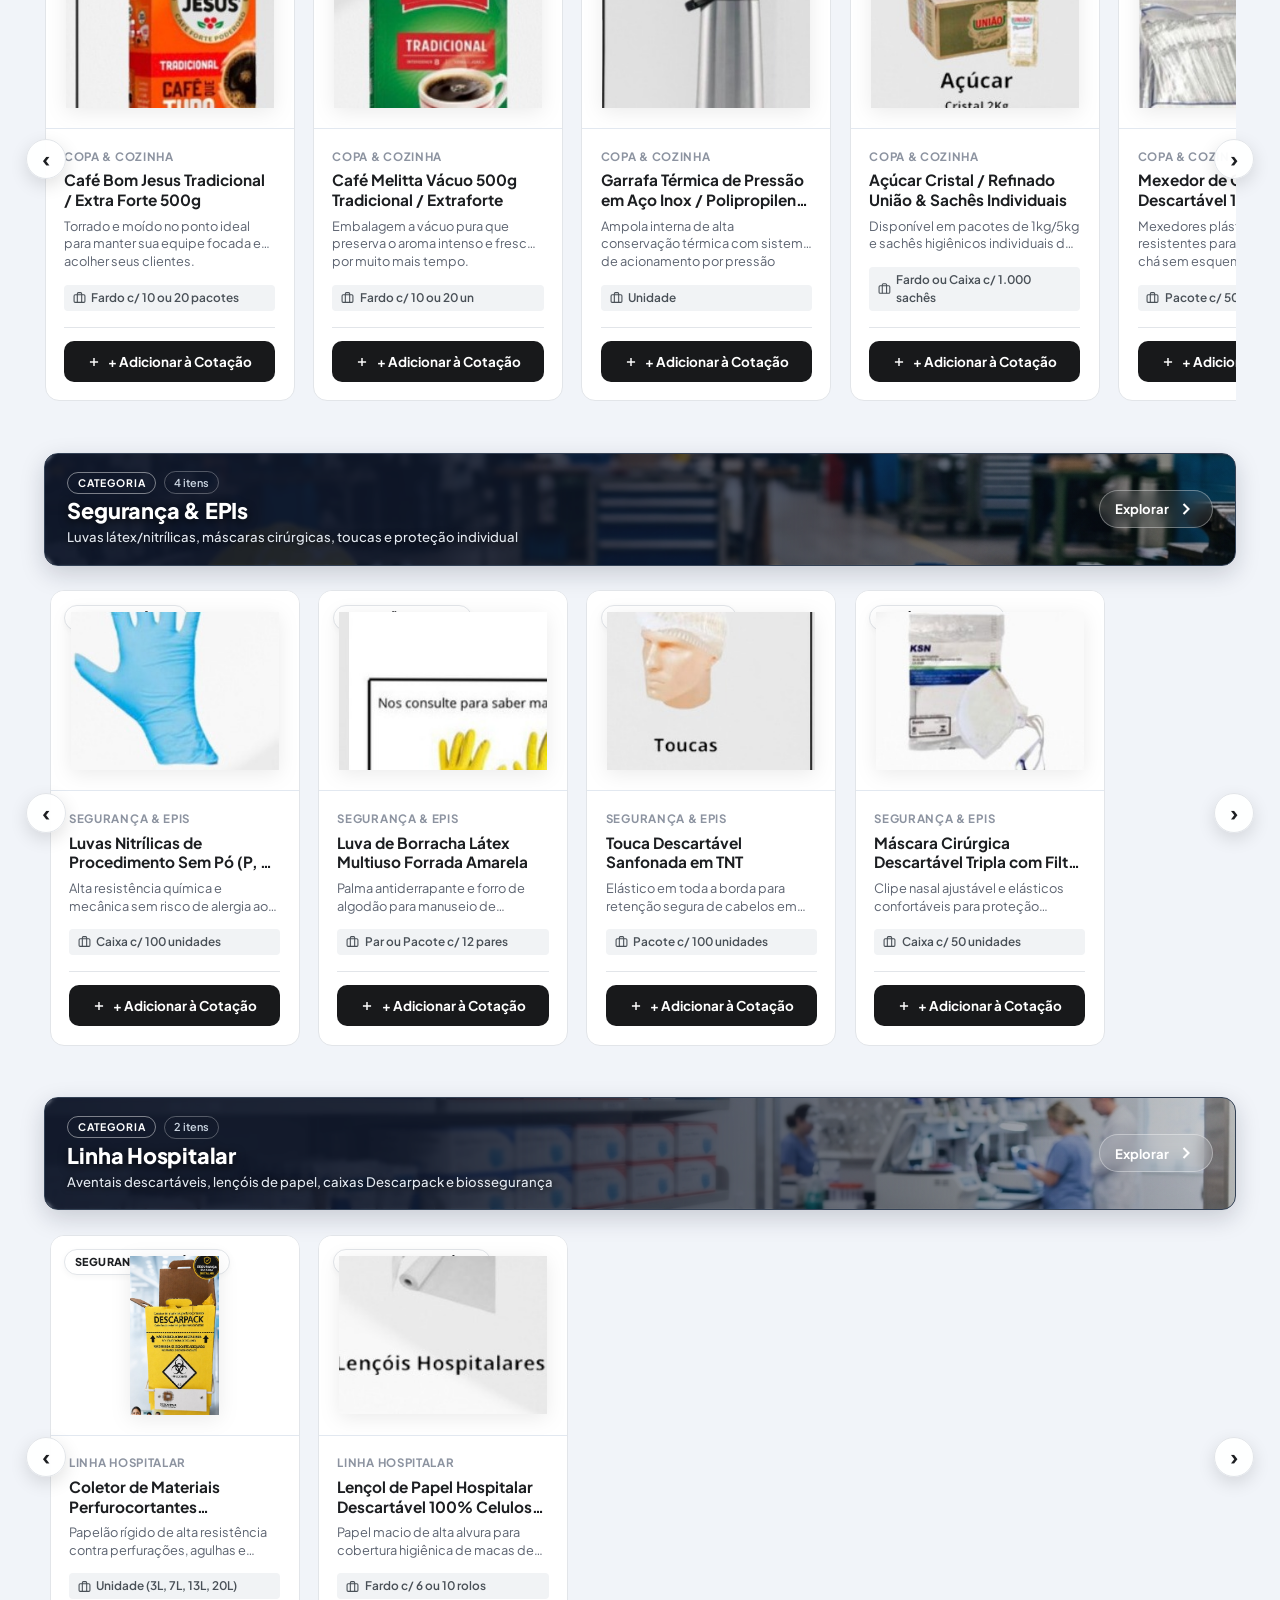
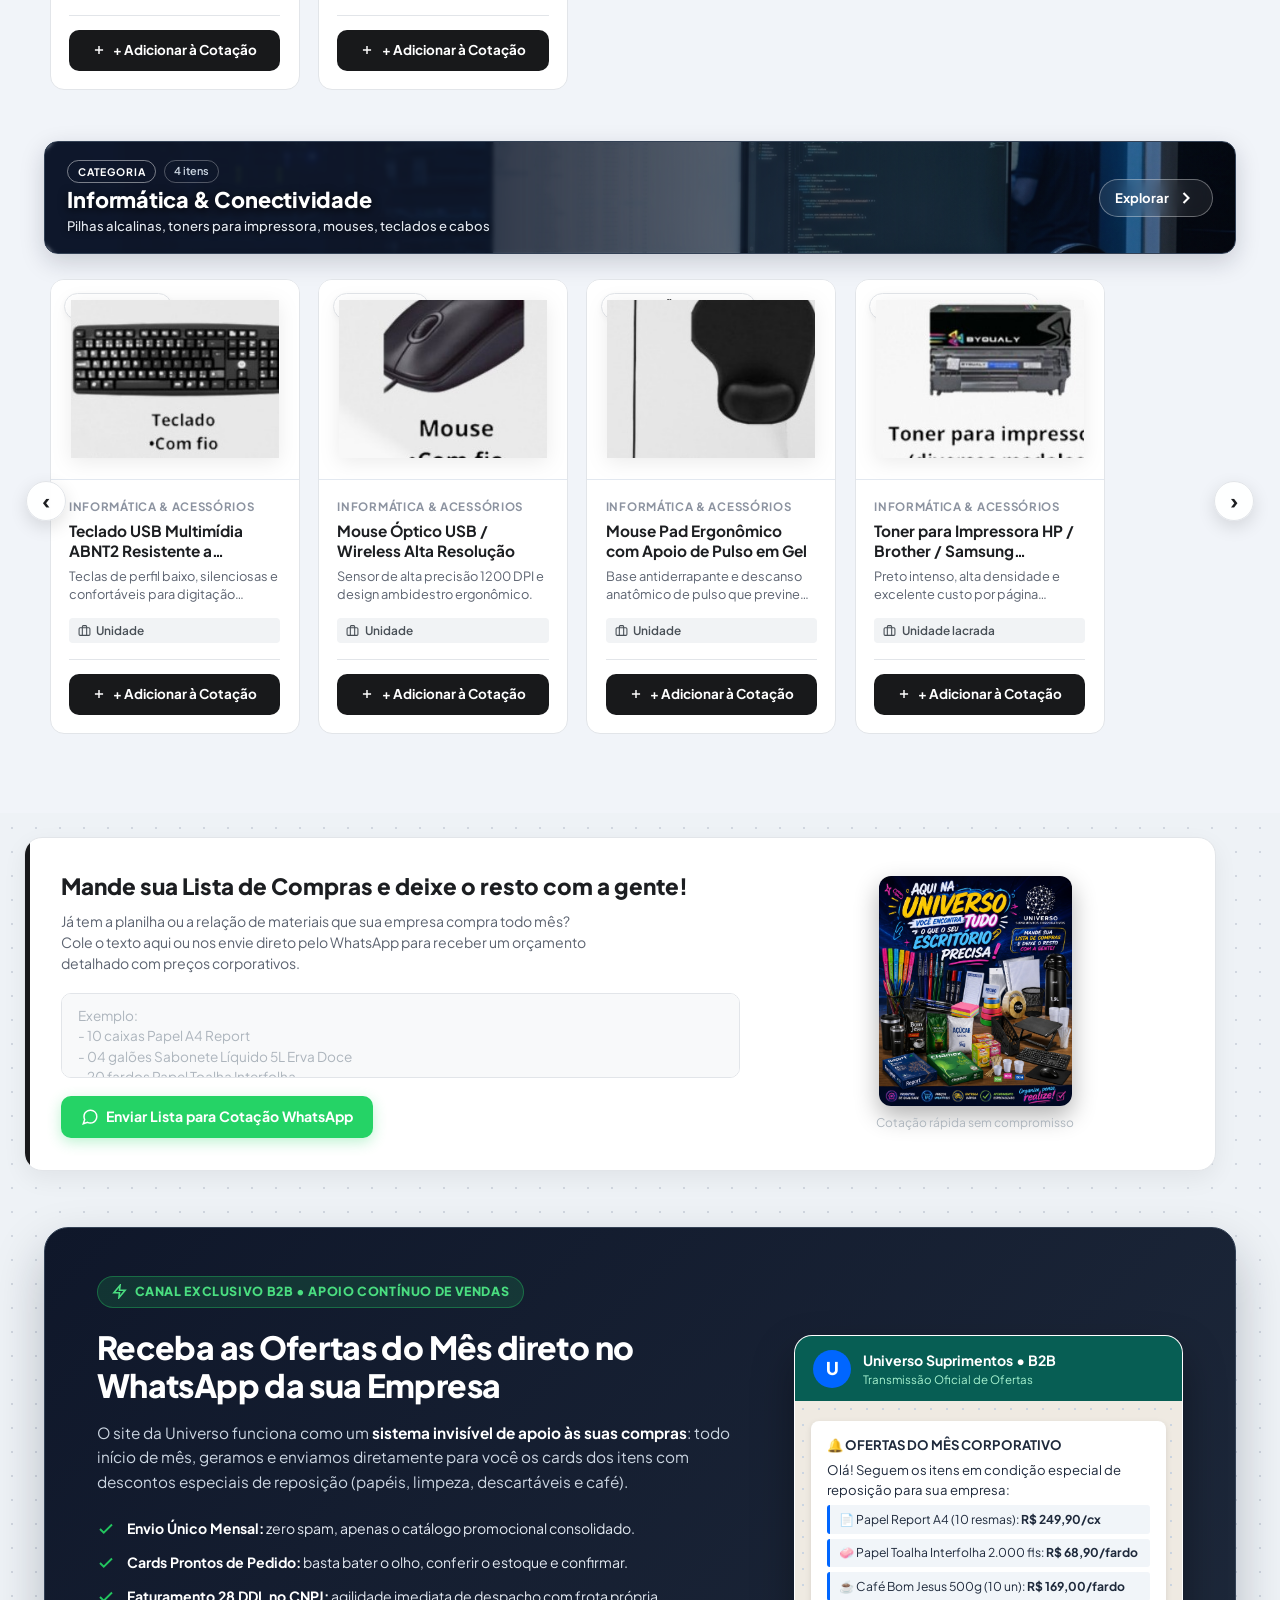
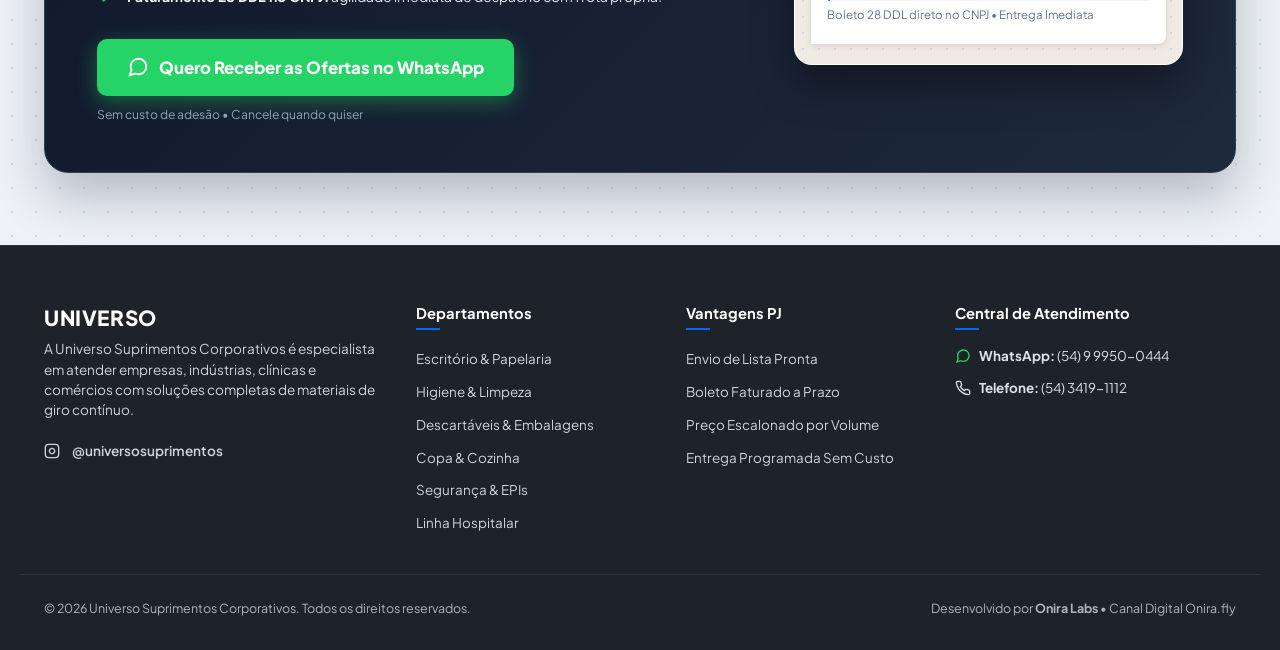
==== commit 2b8da8a1: "refactor(proposta): streamline diagnosis comparison, update pricing to 3x 800 + 100/mo without inclu" ====
--- a/index.html
+++ b/index.html
@@ -876,7 +876,7 @@
       <div class="onira-text-col">
         <span class="onira-hook">Proposta Oficial Onira.fly</span>
         <span class="onira-call">
-          <span class="onira-price-label">A partir de <strong>3x R$ 800</strong></span>
+          <span class="onira-price-label">Setup <strong>3x R$ 800 + 100/mês</strong></span>
           <span class="onira-link-text">Ver Proposta &rarr;</span>
         </span>
       </div>
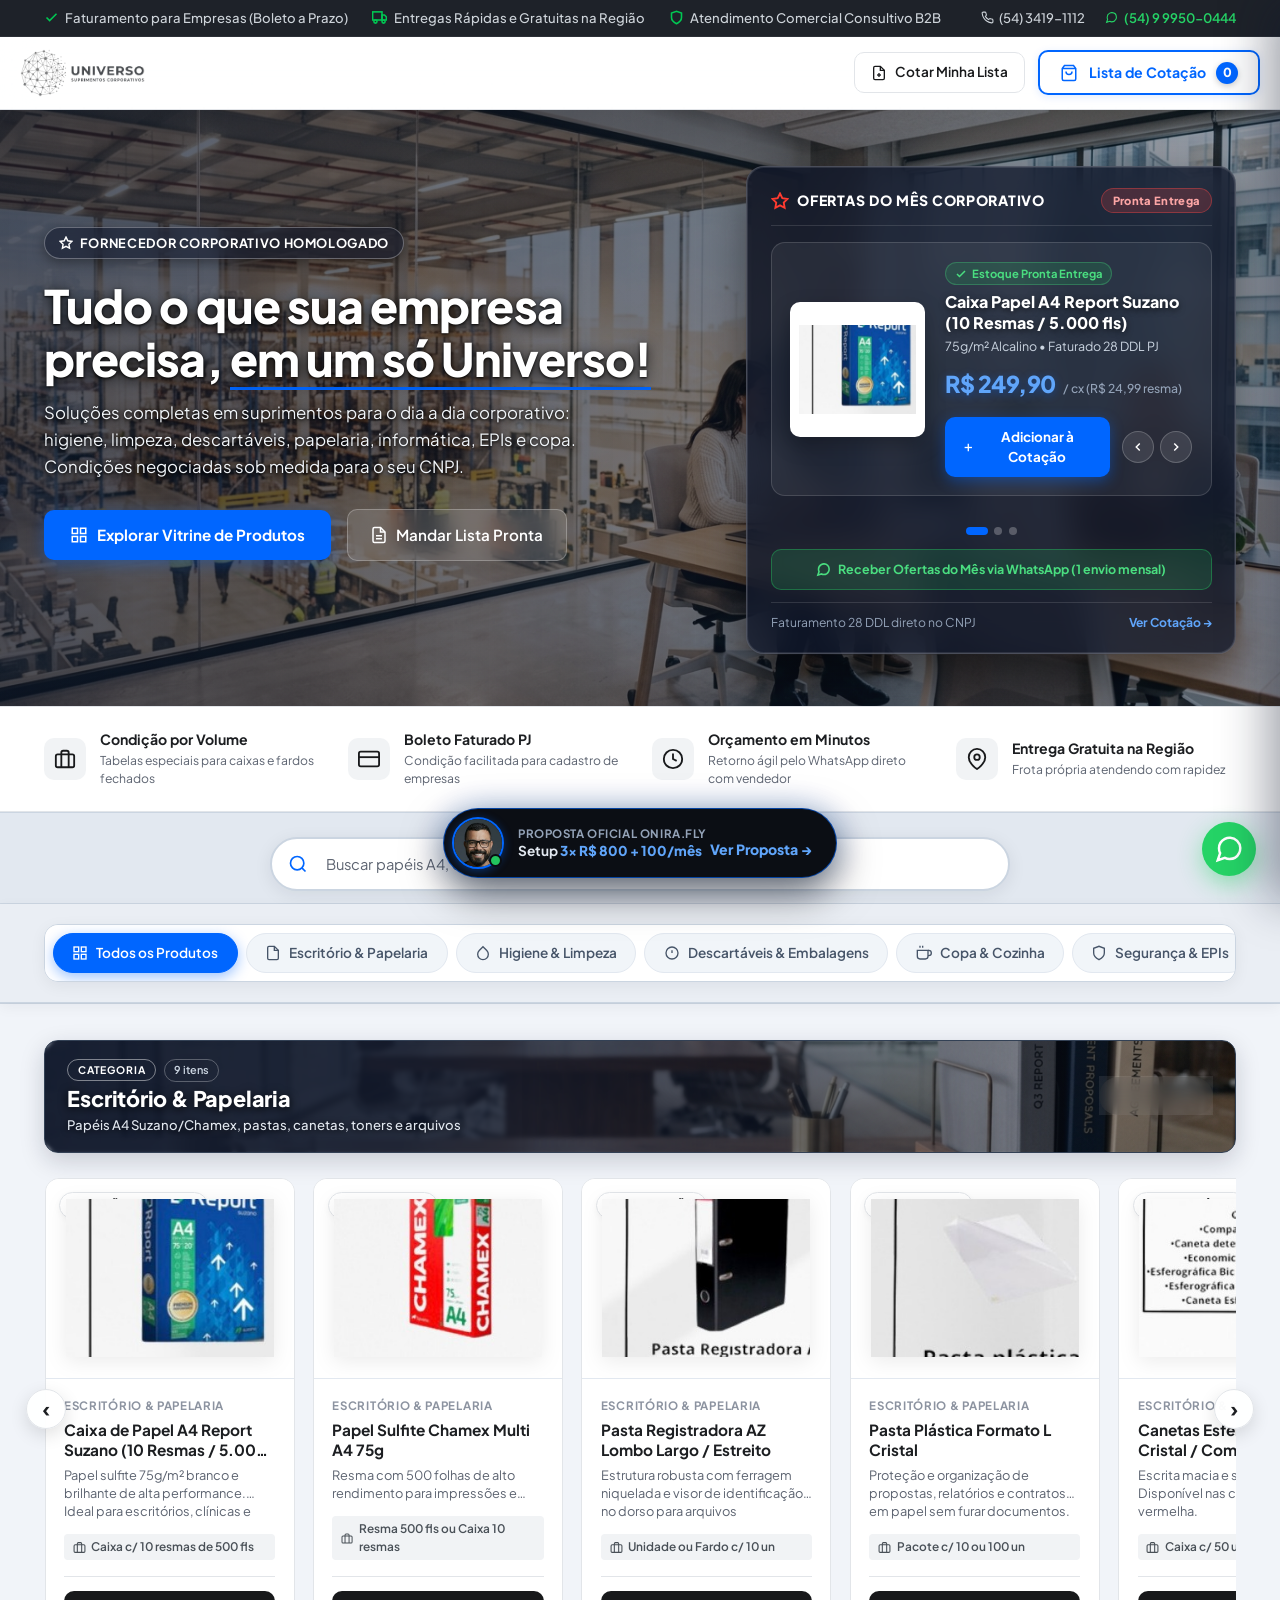
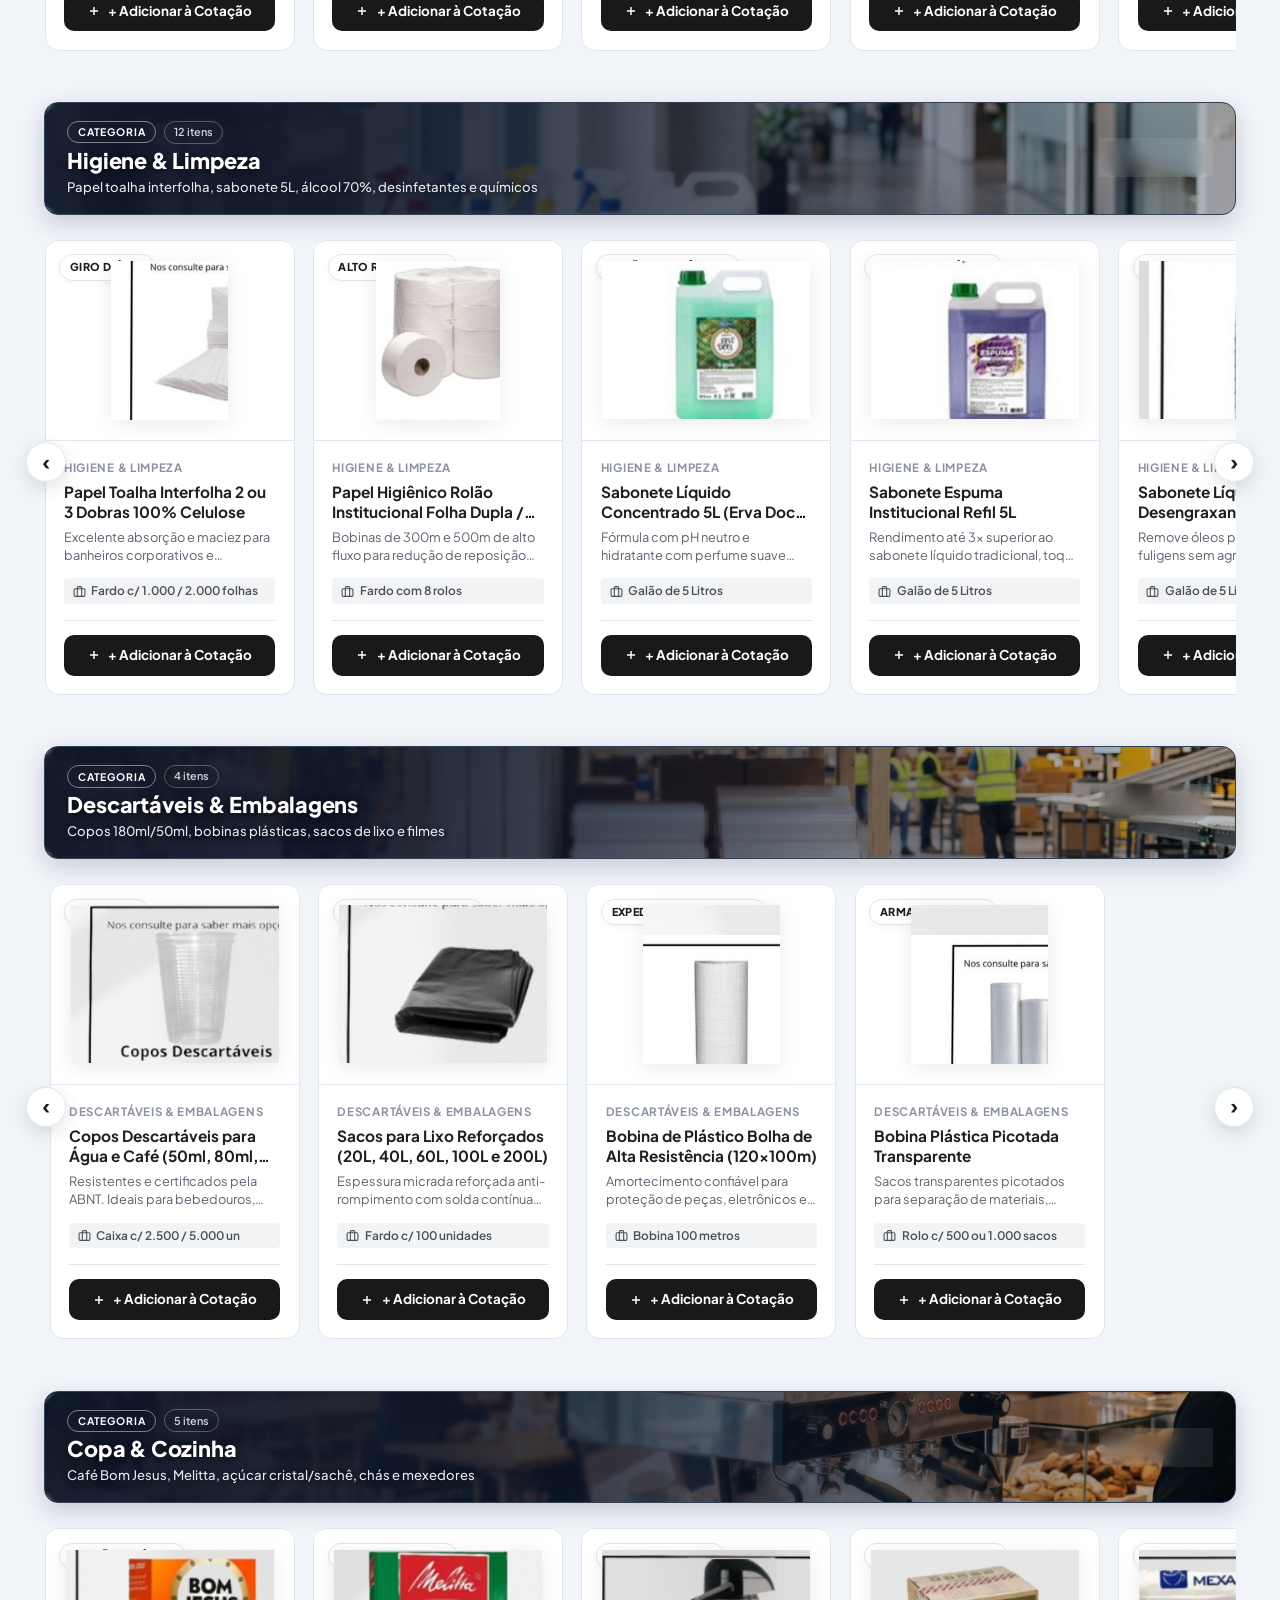
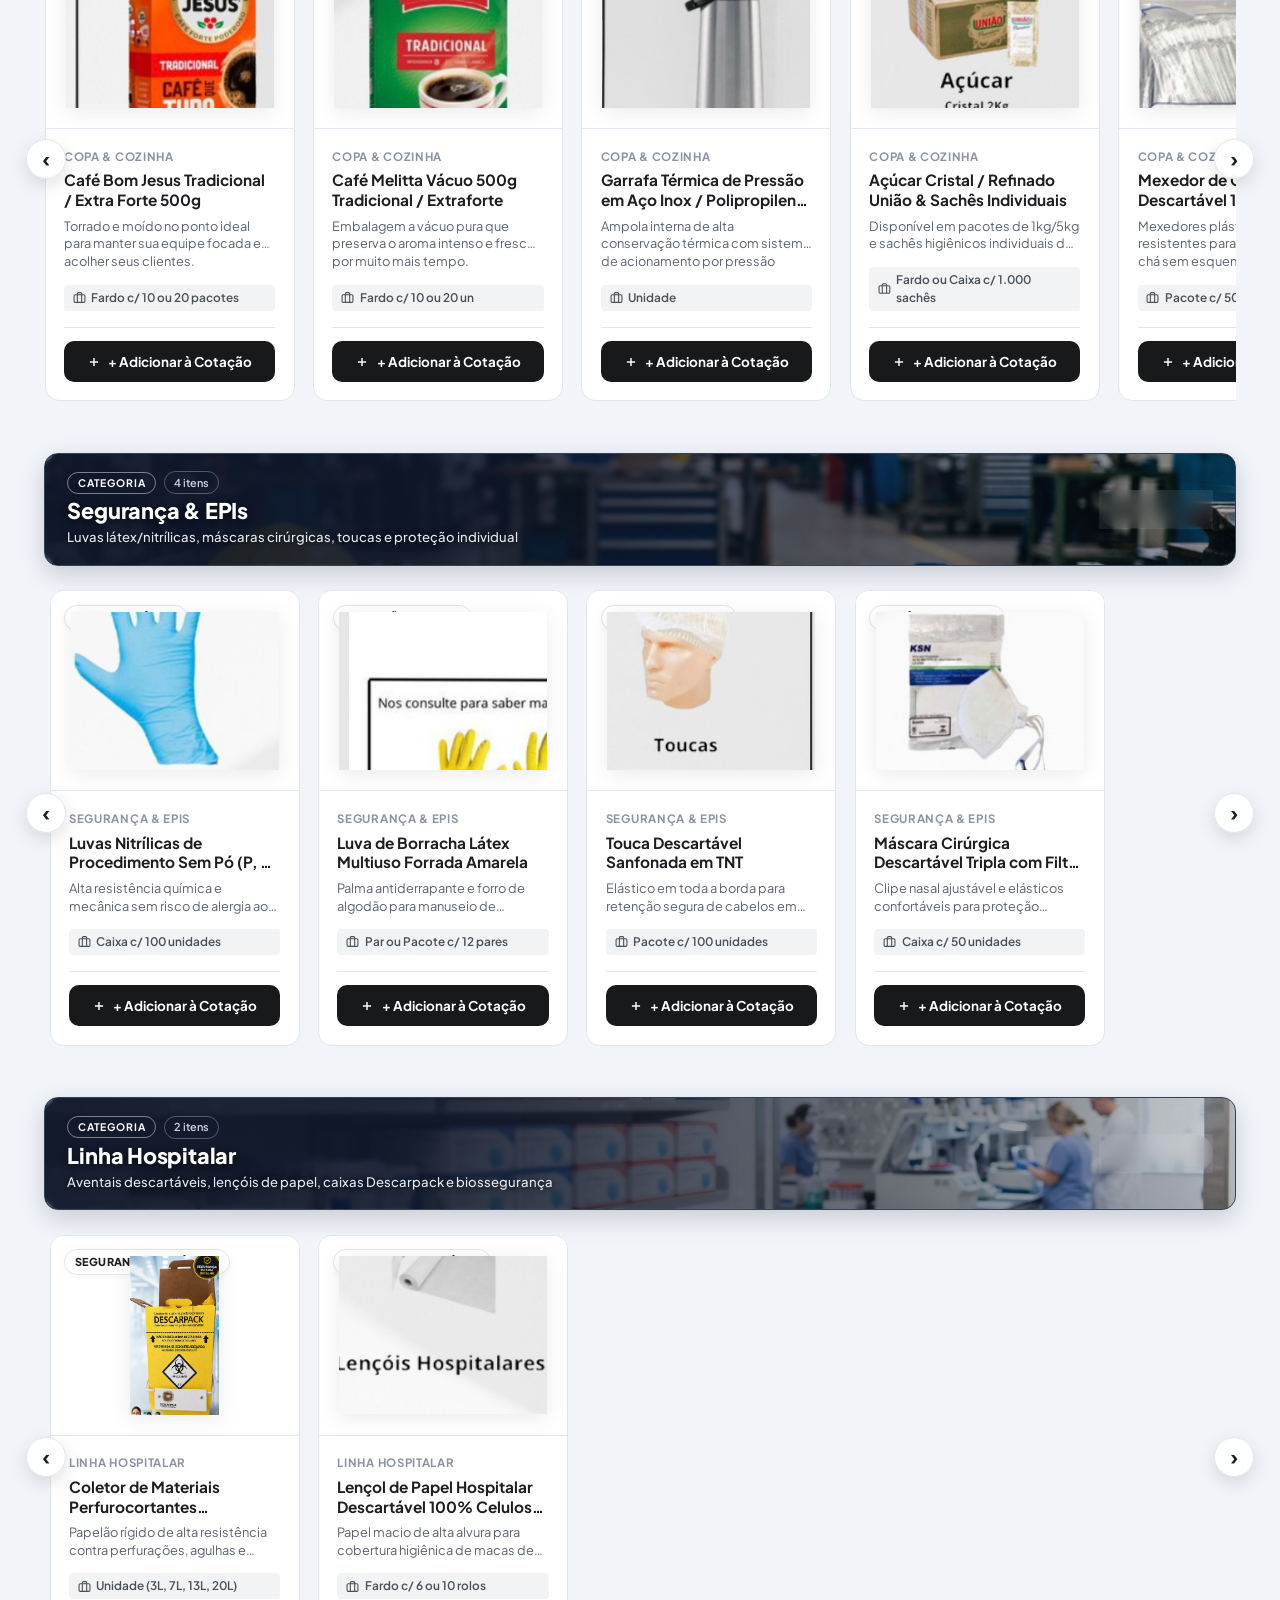
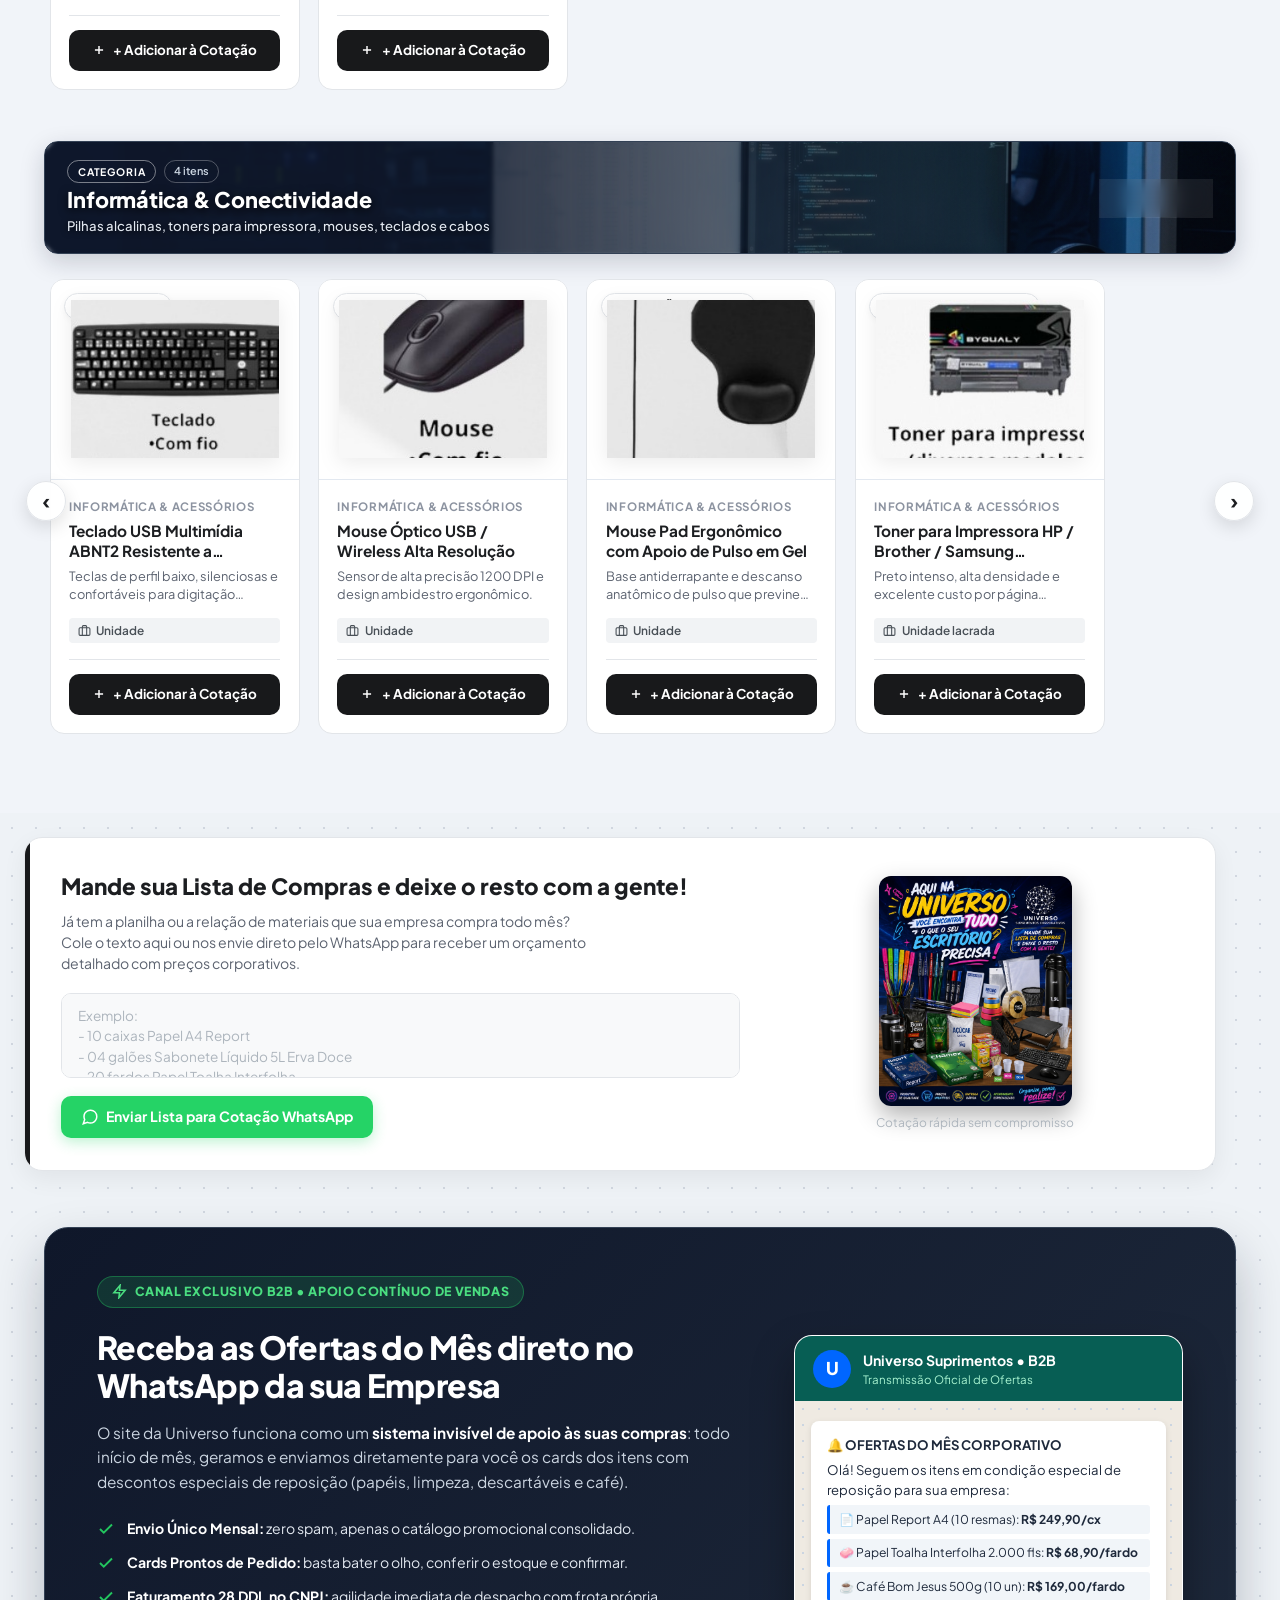
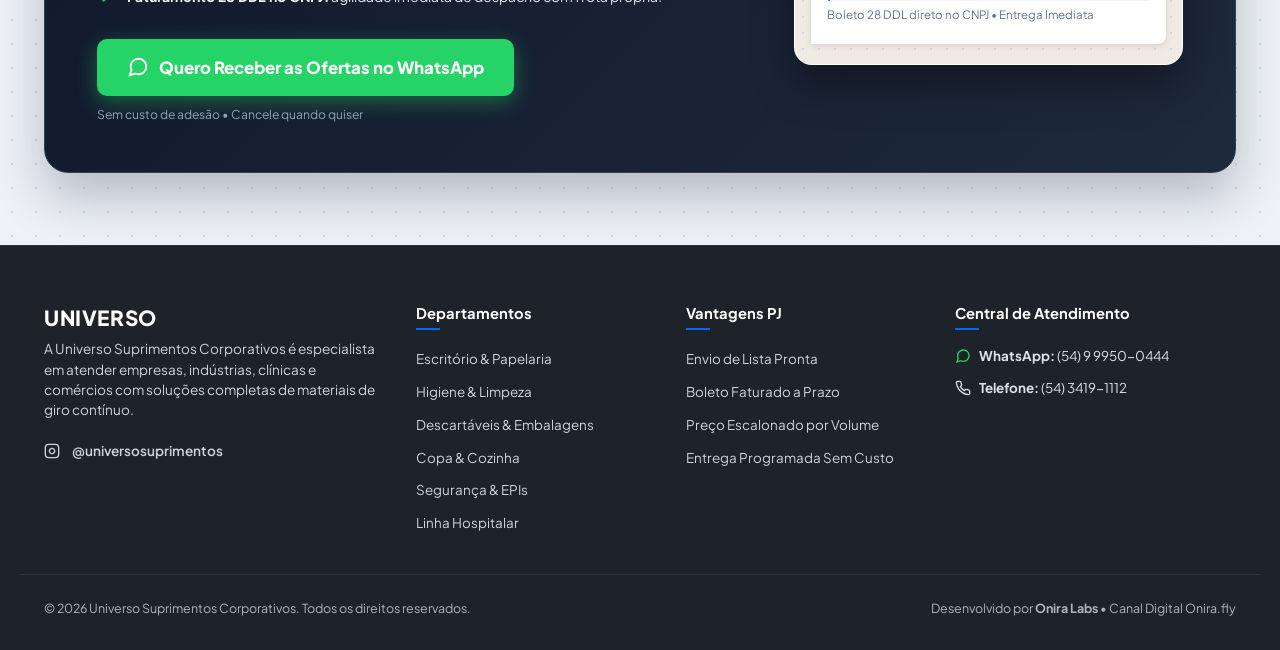
==== commit 3570f1b9: "fix(universo): match category focus banner dimensions to first streaming banner and solid white cart" ====
--- a/index.html
+++ b/index.html
@@ -13,7 +13,7 @@
 
   <!-- Favicon SVG Oficial & Stylesheet -->
   <link rel="icon" type="image/svg+xml" href="assets/images/universo_logo.svg">
-  <link rel="stylesheet" href="universo-theme.css?v=3.7">
+  <link rel="stylesheet" href="universo-theme.css?v=3.8">
 </head>
 <body>
 
--- a/universo-theme.css
+++ b/universo-theme.css
@@ -1470,8 +1470,17 @@
   transform: translateX(4px);
 }
 
-/* BANNER EXPANDIDO NO MODO FOCO DE CATEGORIA (CONTRASTE MÁXIMO E LEGIBILIDADE) */
-.category-hero-banner {
+/* BANNER EXPANDIDO NO MODO FOCO DE CATEGORIA (CONTRASTE MÁXIMO E MESMO ESPAÇO DO PRIMEIRO BANNER) */
+.category-hero-banner,
+.category-focus-header {
+  grid-column: 1 / -1 !important;
+  width: 100% !important;
+  box-sizing: border-box !important;
+  display: flex !important;
+  align-items: center !important;
+  justify-content: space-between !important;
+  min-height: 90px !important;
+  padding: 1.1rem 1.4rem !important;
   background-color: #0F172A !important;
   background-image: 
     linear-gradient(90deg, 
@@ -1485,12 +1494,12 @@
   background-position: center right !important;
   border: 1.5px solid #334155 !important;
   color: #FFFFFF !important;
-  box-shadow: 0 12px 36px rgba(15, 23, 42, 0.35) !important;
-  padding: 1.65rem 1.85rem !important;
+  box-shadow: 0 8px 24px rgba(15, 23, 42, 0.22) !important;
   position: relative;
   overflow: hidden;
-  border-radius: var(--radius-lg);
-  margin-bottom: 1.5rem !important;
+  border-radius: var(--radius-lg) !important;
+  margin-bottom: 1.15rem !important;
+  gap: 1.25rem;
 }
 
 .cat-focus-overlay {
@@ -1505,9 +1514,10 @@
 .cat-focus-info {
   display: flex;
   align-items: center;
-  gap: 1.25rem;
+  gap: 1.15rem;
   position: relative;
   z-index: 2;
+  min-width: 0;
 }
 
 .cat-hero-text {
@@ -1518,54 +1528,56 @@
 .cat-hero-tag-row {
   display: flex;
   align-items: center;
-  gap: 0.6rem;
-  margin-bottom: 0.45rem;
+  gap: 0.5rem;
+  margin-bottom: 0.25rem;
+  flex-wrap: wrap;
 }
 
 .cat-hero-title {
-  font-size: 1.65rem !important;
+  font-size: 1.35rem !important;
   font-weight: 800 !important;
   color: #FFFFFF !important;
-  margin: 0 0 0.35rem 0 !important;
+  margin: 0 !important;
+  line-height: 1.2 !important;
   letter-spacing: -0.01em;
-  text-shadow: 0 2px 12px rgba(0, 0, 0, 0.9);
+  text-shadow: 0 2px 10px rgba(0, 0, 0, 0.85);
 }
 
 .cat-hero-sub {
-  font-size: 0.9rem !important;
+  font-size: 0.82rem !important;
   color: #E2E8F0 !important;
-  margin: 0 !important;
+  margin-top: 3px !important;
+  margin-bottom: 0 !important;
   font-weight: 500;
-  text-shadow: 0 1px 8px rgba(0, 0, 0, 0.85);
+  text-shadow: 0 1px 6px rgba(0, 0, 0, 0.85);
 }
 
 .category-hero-banner .btn-back-streaming {
-  background: rgba(255, 255, 255, 0.12) !important;
-  border: 1.5px solid rgba(255, 255, 255, 0.45) !important;
-  color: #FFFFFF !important;
-  font-size: 0.85rem !important;
+  background: #FFFFFF !important;
+  border: 1px solid #FFFFFF !important;
+  color: #0F172A !important;
+  font-size: 0.82rem !important;
   font-weight: 700 !important;
-  padding: 0.65rem 1.3rem !important;
-  border-radius: var(--radius-pill);
+  padding: 0.5rem 1.15rem !important;
+  border-radius: var(--radius-pill) !important;
   cursor: pointer;
   transition: all var(--transition-fast);
   position: relative;
   z-index: 2;
-  backdrop-filter: blur(8px);
+  white-space: nowrap;
+  flex-shrink: 0;
+  box-shadow: 0 2px 10px rgba(0, 0, 0, 0.18);
+  display: inline-flex;
+  align-items: center;
+  gap: 0.4rem;
 }
 
 .category-hero-banner .btn-back-streaming:hover {
-  background: #0066FF !important;
-  border-color: #0066FF !important;
-  transform: translateY(-2px);
-  box-shadow: 0 4px 16px rgba(0, 102, 255, 0.5);
-}
-
-.category-hero-banner .btn-back-streaming:hover {
-  background: #0066FF;
-  border-color: #0066FF;
-  box-shadow: 0 4px 16px rgba(0, 102, 255, 0.5);
-  transform: translateY(-2px);
+  background: #F1F5F9 !important;
+  color: #0066FF !important;
+  border-color: #F1F5F9 !important;
+  transform: translateX(-3px);
+  box-shadow: 0 4px 14px rgba(0, 0, 0, 0.25);
 }
 
 .streaming-rail-wrapper {
@@ -2455,26 +2467,28 @@
 }
 
 .btn-close-drawer {
-  background: rgba(255, 255, 255, 0.07);
-  border: 1px solid rgba(255, 255, 255, 0.18);
-  color: #E2E8F0;
-  padding: 6px 13px;
+  background: #FFFFFF !important;
+  border: 1px solid #FFFFFF !important;
+  color: #0F172A !important;
+  padding: 6px 14px;
   border-radius: var(--radius-pill);
   display: inline-flex;
   align-items: center;
   gap: 6px;
   cursor: pointer;
   font-size: 0.82rem;
-  font-weight: 600;
+  font-weight: 700 !important;
   transition: all var(--transition-fast);
   white-space: nowrap;
+  box-shadow: 0 2px 8px rgba(0, 0, 0, 0.15);
 }
 
 .btn-close-drawer:hover {
-  background: rgba(255, 255, 255, 0.15);
-  border-color: #94A3B8;
-  color: #FFFFFF;
+  background: #F1F5F9 !important;
+  color: #0066FF !important;
+  border-color: #F1F5F9 !important;
   transform: translateX(-2px);
+  box-shadow: 0 4px 12px rgba(0, 0, 0, 0.22);
 }
 
 /* Botão Limpar Pedido no Drawer */
@@ -3463,12 +3477,29 @@
   .rail-nav-btn {
     display: none; /* No mobile o swipe é 100% nativo por touch */
   }
-  .search-results-header,
-  .category-focus-header {
+  .search-results-header {
     padding: 0.75rem 0.85rem;
     flex-direction: column;
     align-items: flex-start;
     gap: 0.6rem;
+  }
+
+  .category-focus-header,
+  .category-hero-banner {
+    grid-column: 1 / -1 !important;
+    width: 100% !important;
+    padding: 0.85rem 1rem !important;
+    min-height: auto !important;
+    flex-direction: column !important;
+    align-items: flex-start !important;
+    gap: 0.75rem !important;
+    margin-bottom: 0.85rem !important;
+  }
+
+  .category-hero-banner .btn-back-streaming {
+    font-size: 0.76rem !important;
+    padding: 0.4rem 0.85rem !important;
+    align-self: flex-start;
   }
 
   .products-grid {
@@ -3605,9 +3636,14 @@
     padding: 0.85rem 1rem;
   }
   .cart-drawer-header .btn-close-drawer {
-    padding: 5px 11px;
+    background: #FFFFFF !important;
+    color: #0F172A !important;
+    border: 1px solid #FFFFFF !important;
+    padding: 5px 12px;
     font-size: 0.78rem;
+    font-weight: 700 !important;
     gap: 4px;
+    box-shadow: 0 2px 6px rgba(0, 0, 0, 0.15);
   }
   .cart-drawer-title h3 {
     font-size: 0.98rem;
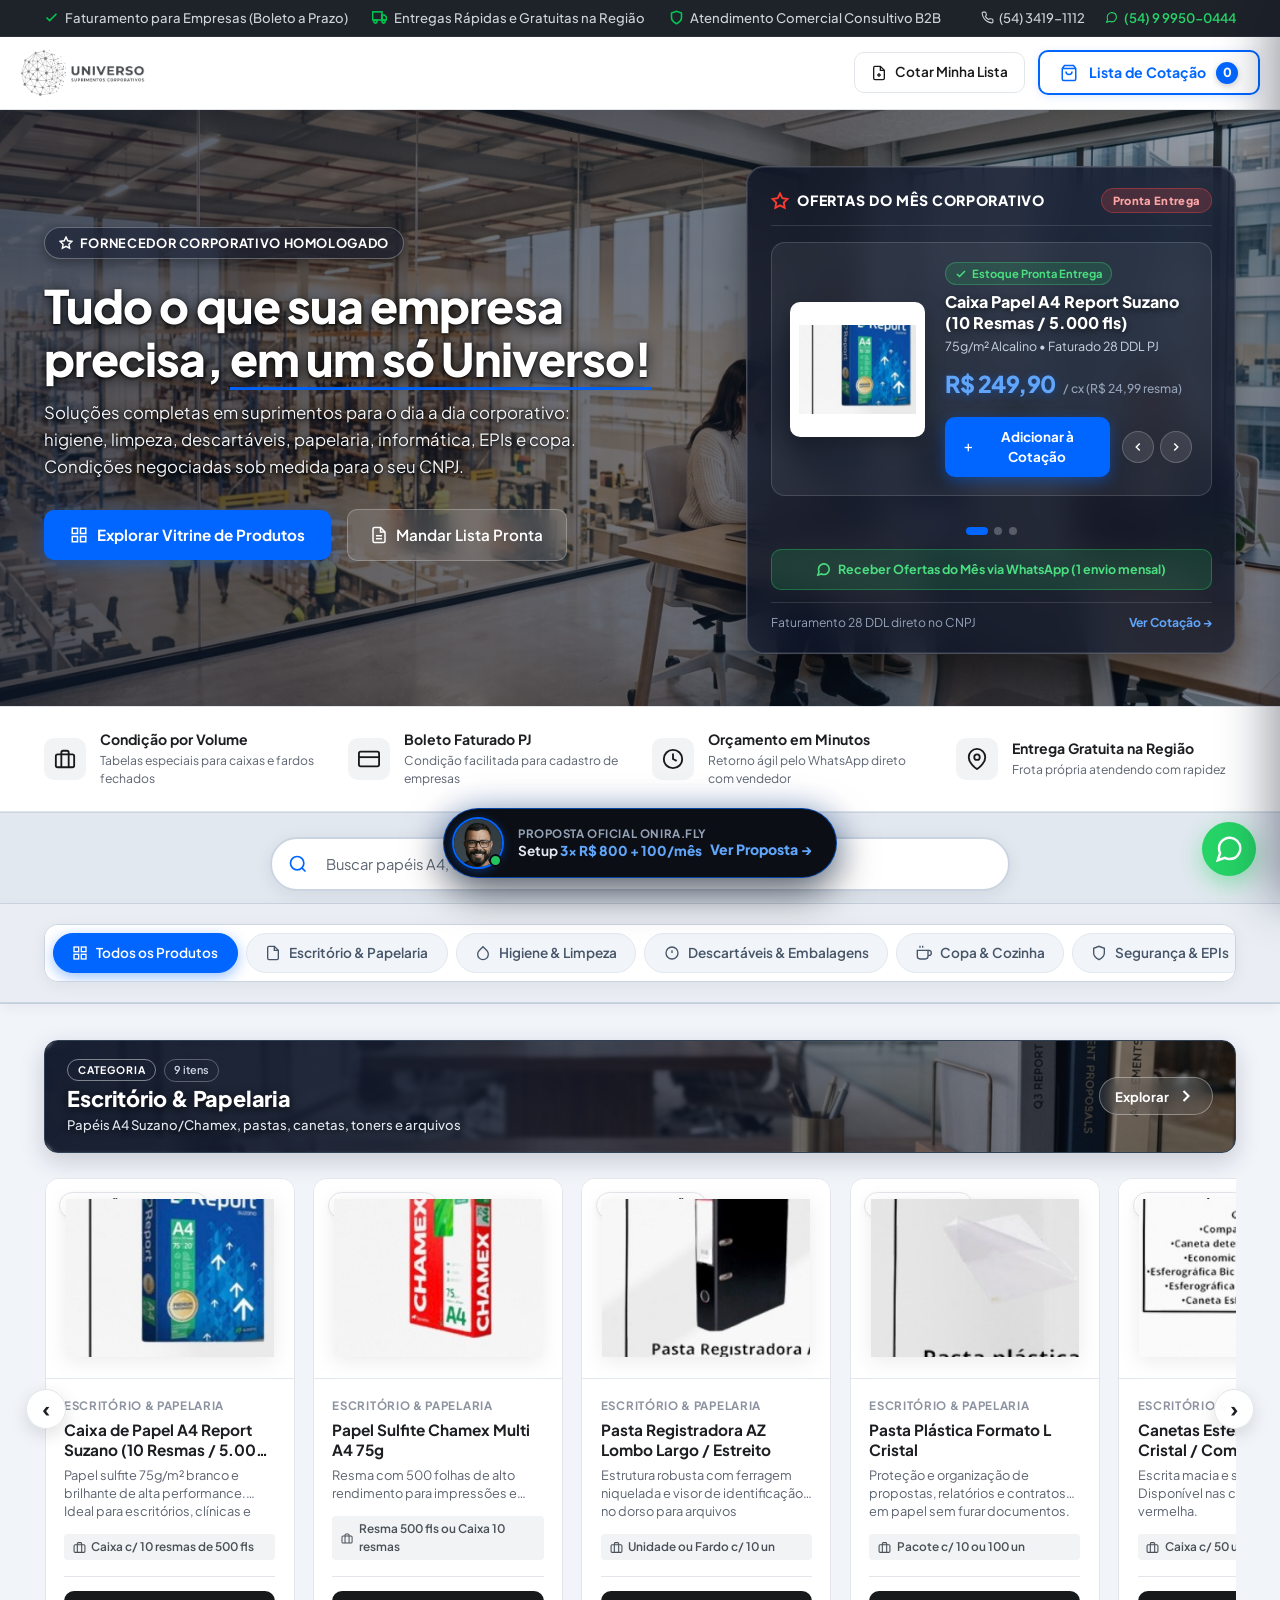
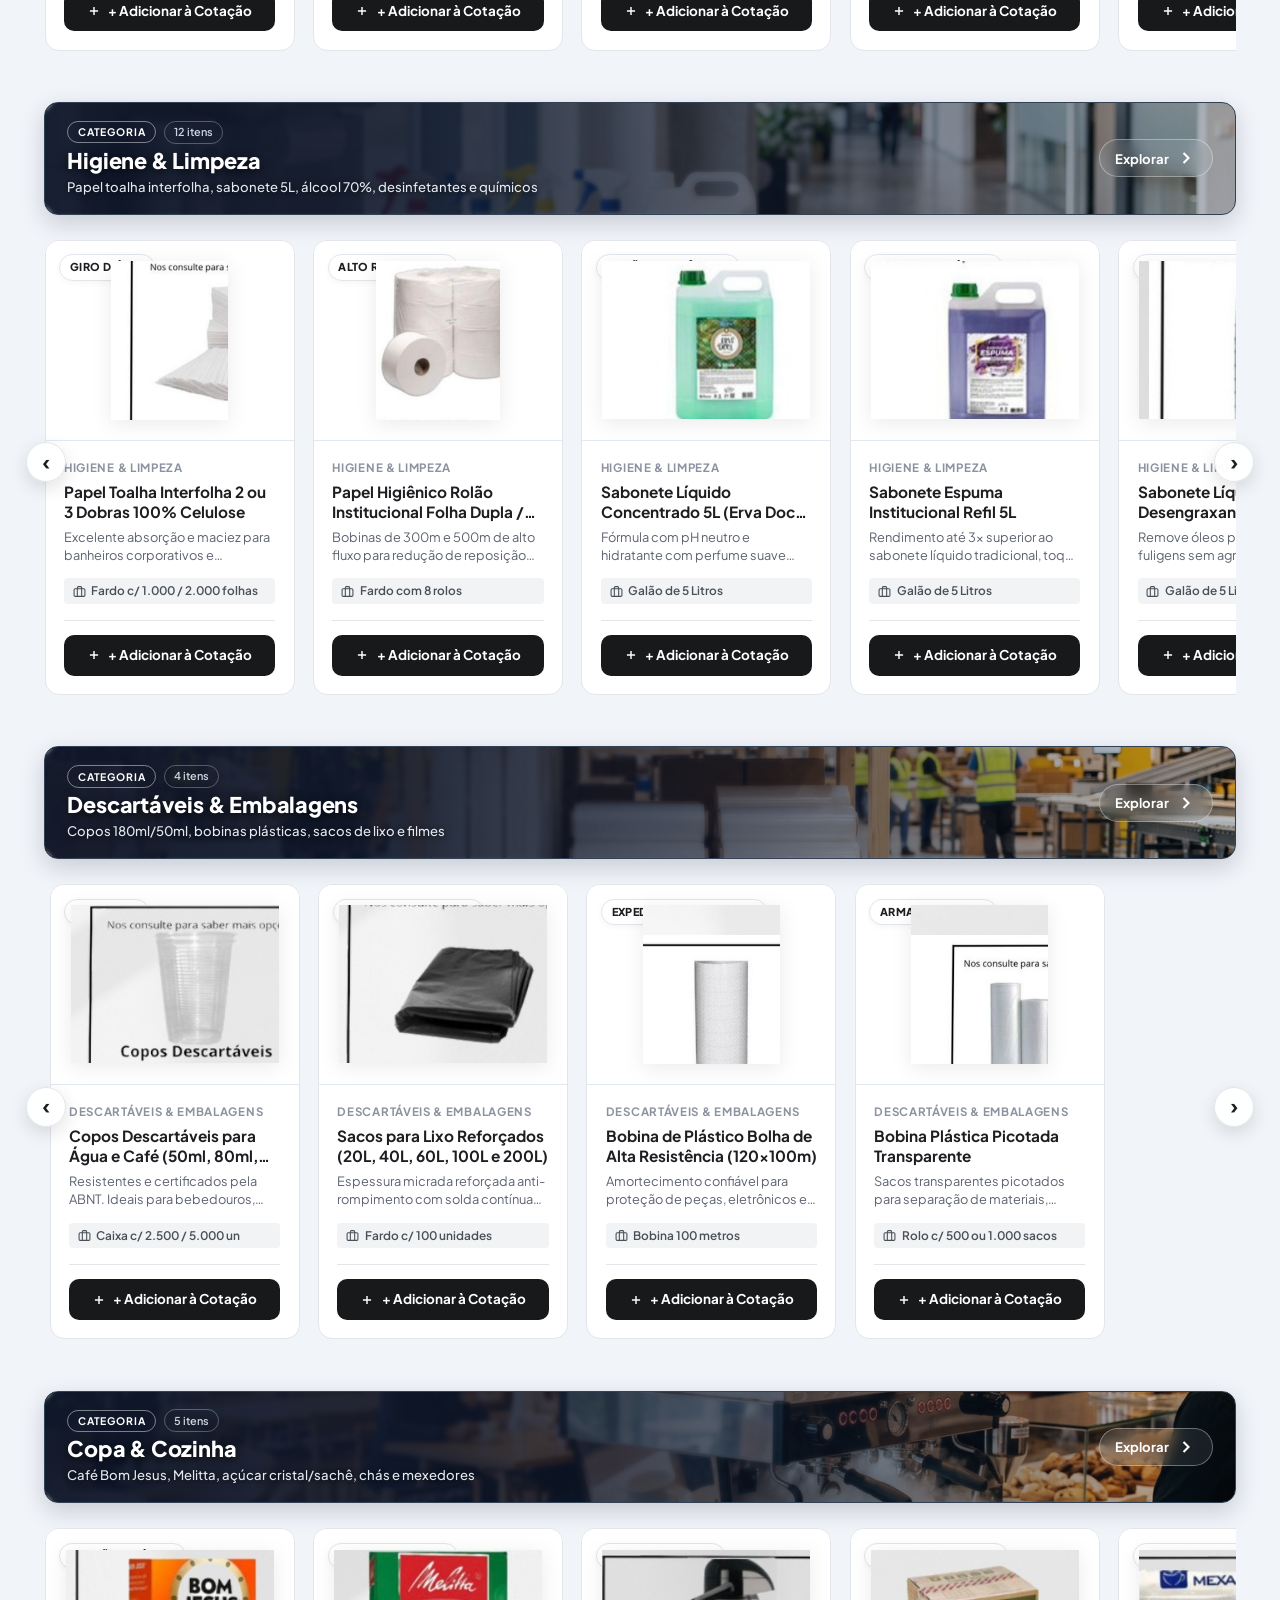
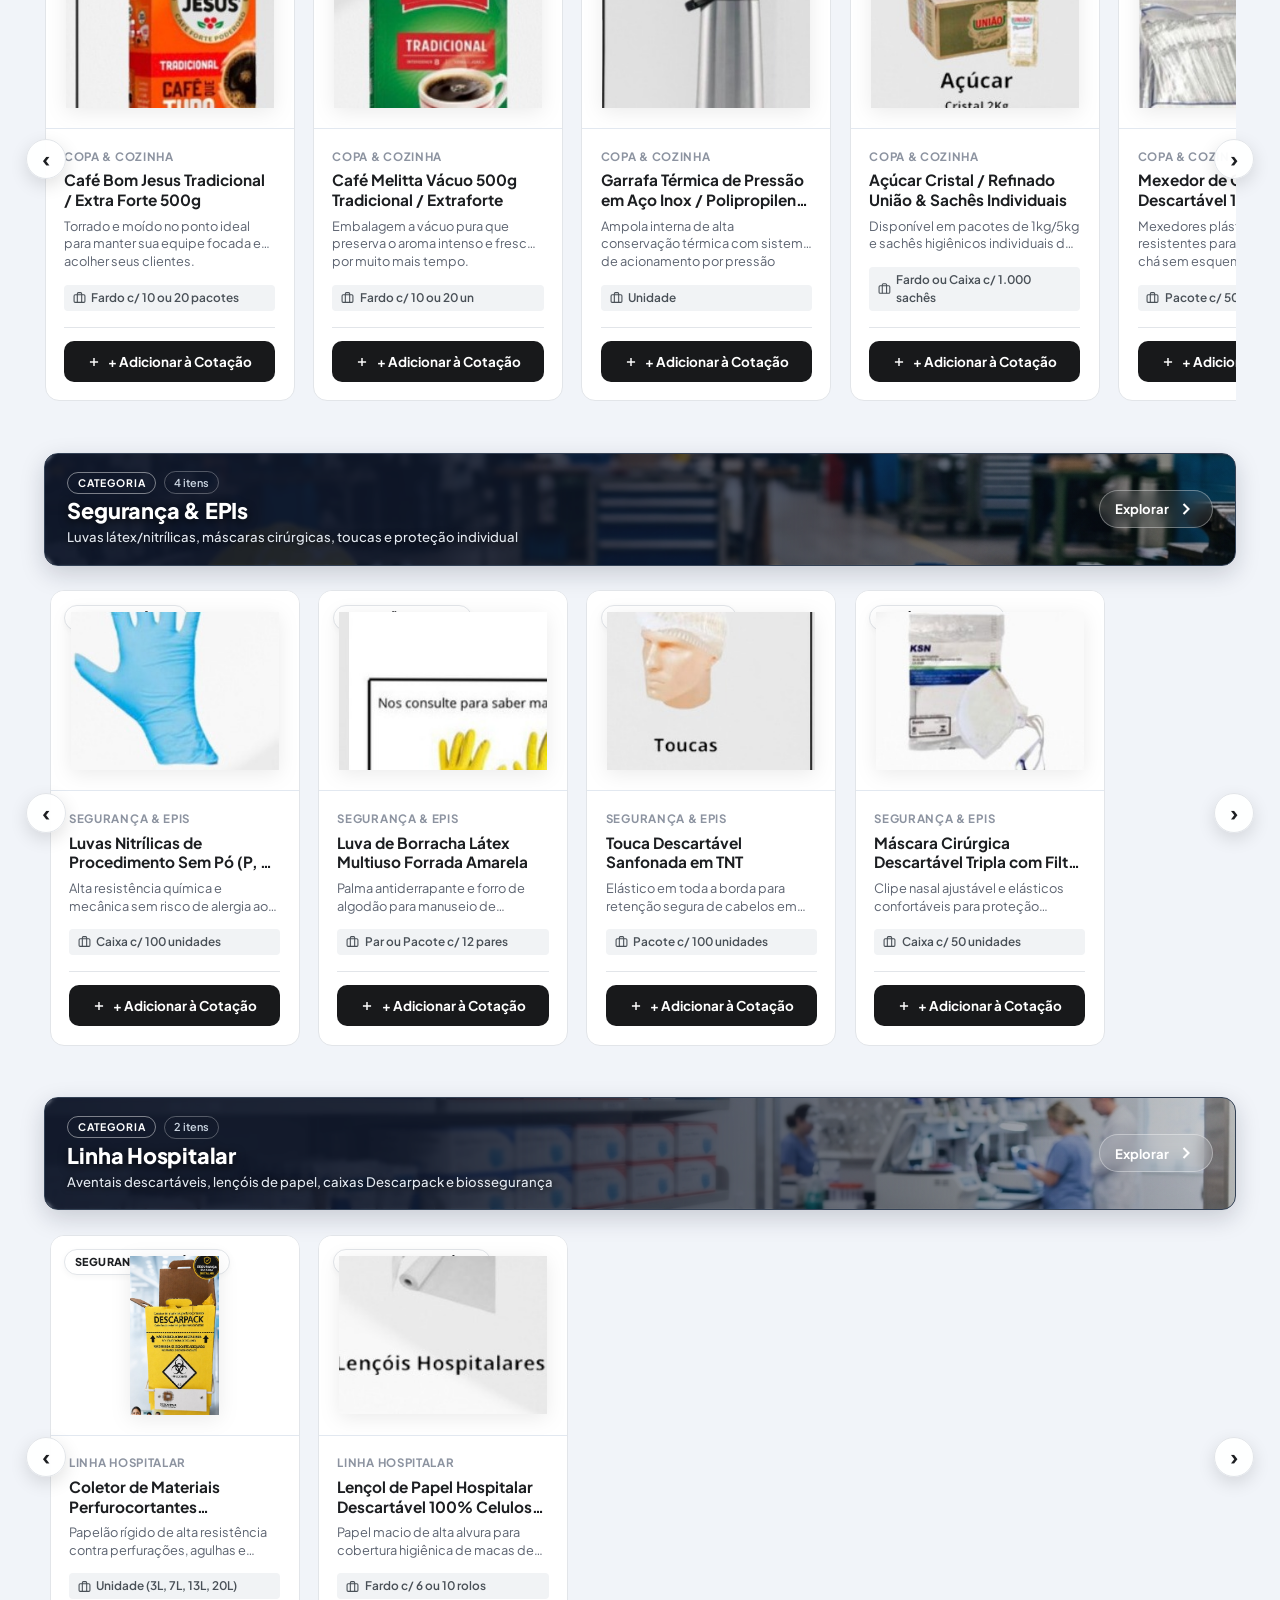
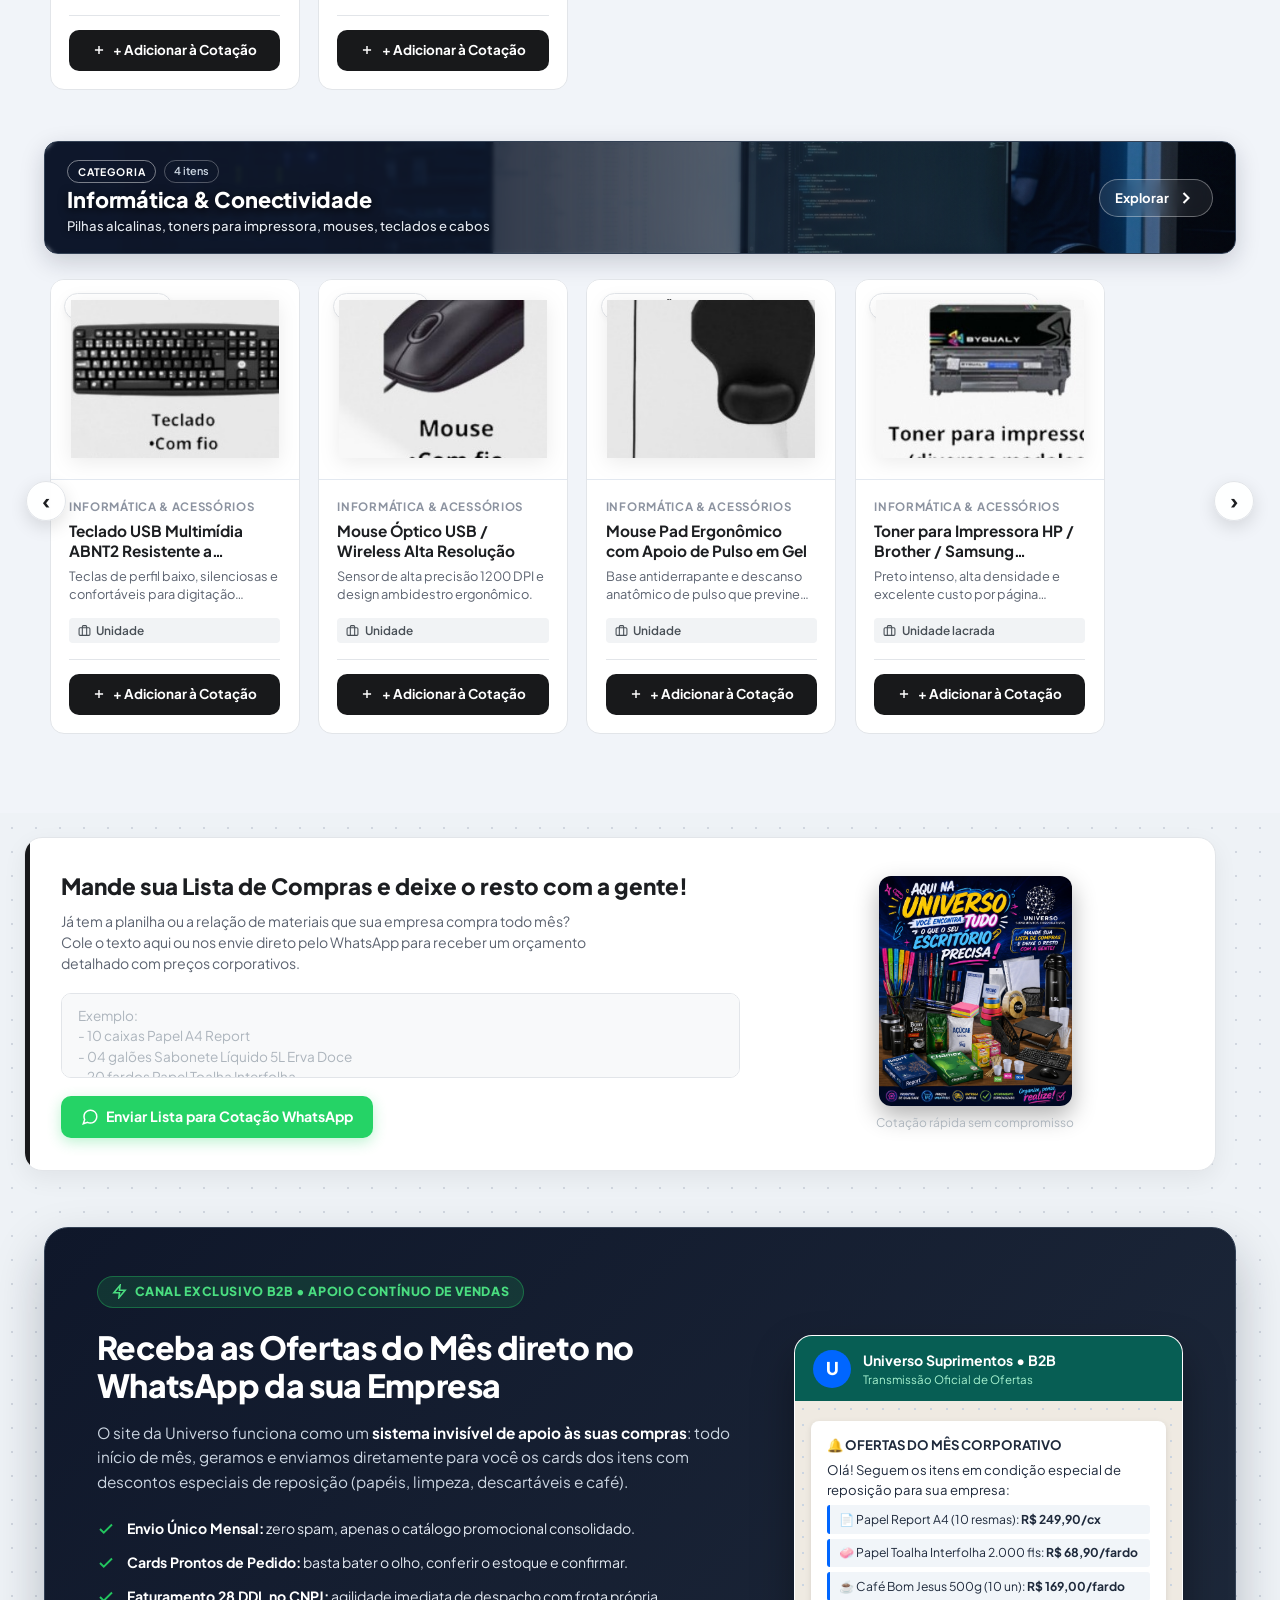
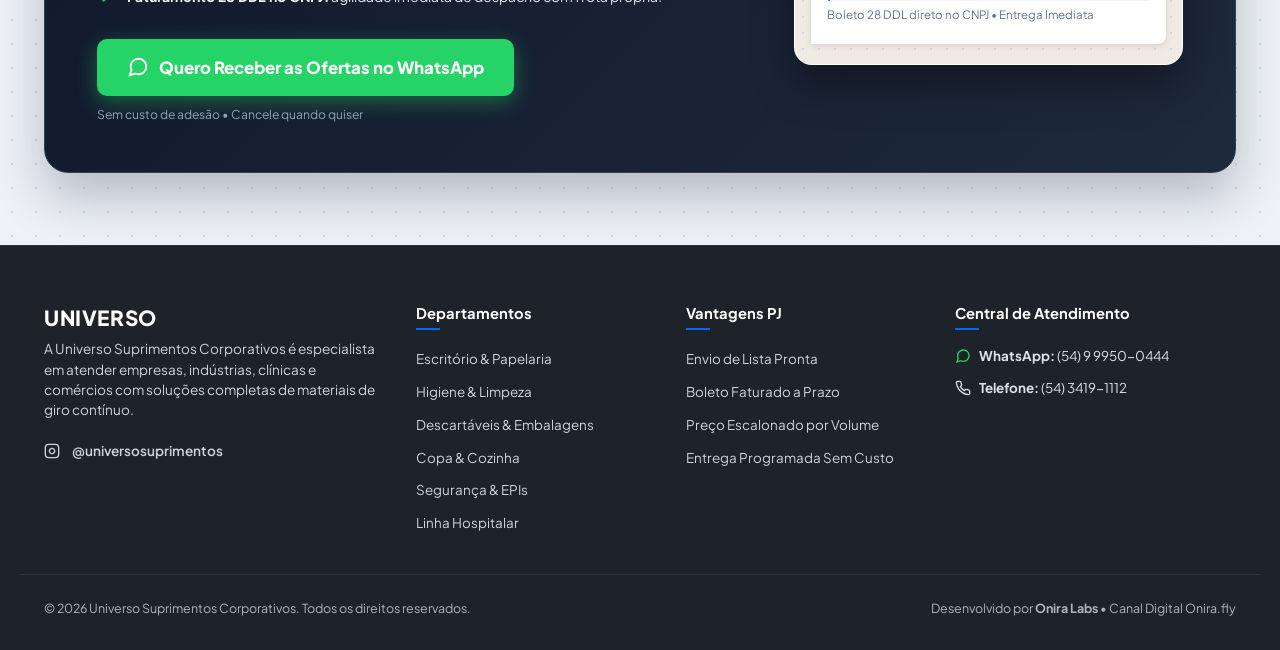
==== commit c71c3ad8: "fix(universo): match category focus banner exactly with streaming-rail-header width and bump cache v" ====
--- a/index.html
+++ b/index.html
@@ -13,7 +13,7 @@
 
   <!-- Favicon SVG Oficial & Stylesheet -->
   <link rel="icon" type="image/svg+xml" href="assets/images/universo_logo.svg">
-  <link rel="stylesheet" href="universo-theme.css?v=3.8">
+  <link rel="stylesheet" href="universo-theme.css?v=3.9">
 </head>
 <body>
 
@@ -884,6 +884,6 @@
   </aside>
 
   <!-- Script Principal -->
-  <script src="app.js?v=3.7"></script>
+  <script src="app.js?v=3.9"></script>
 </body>
 </html>
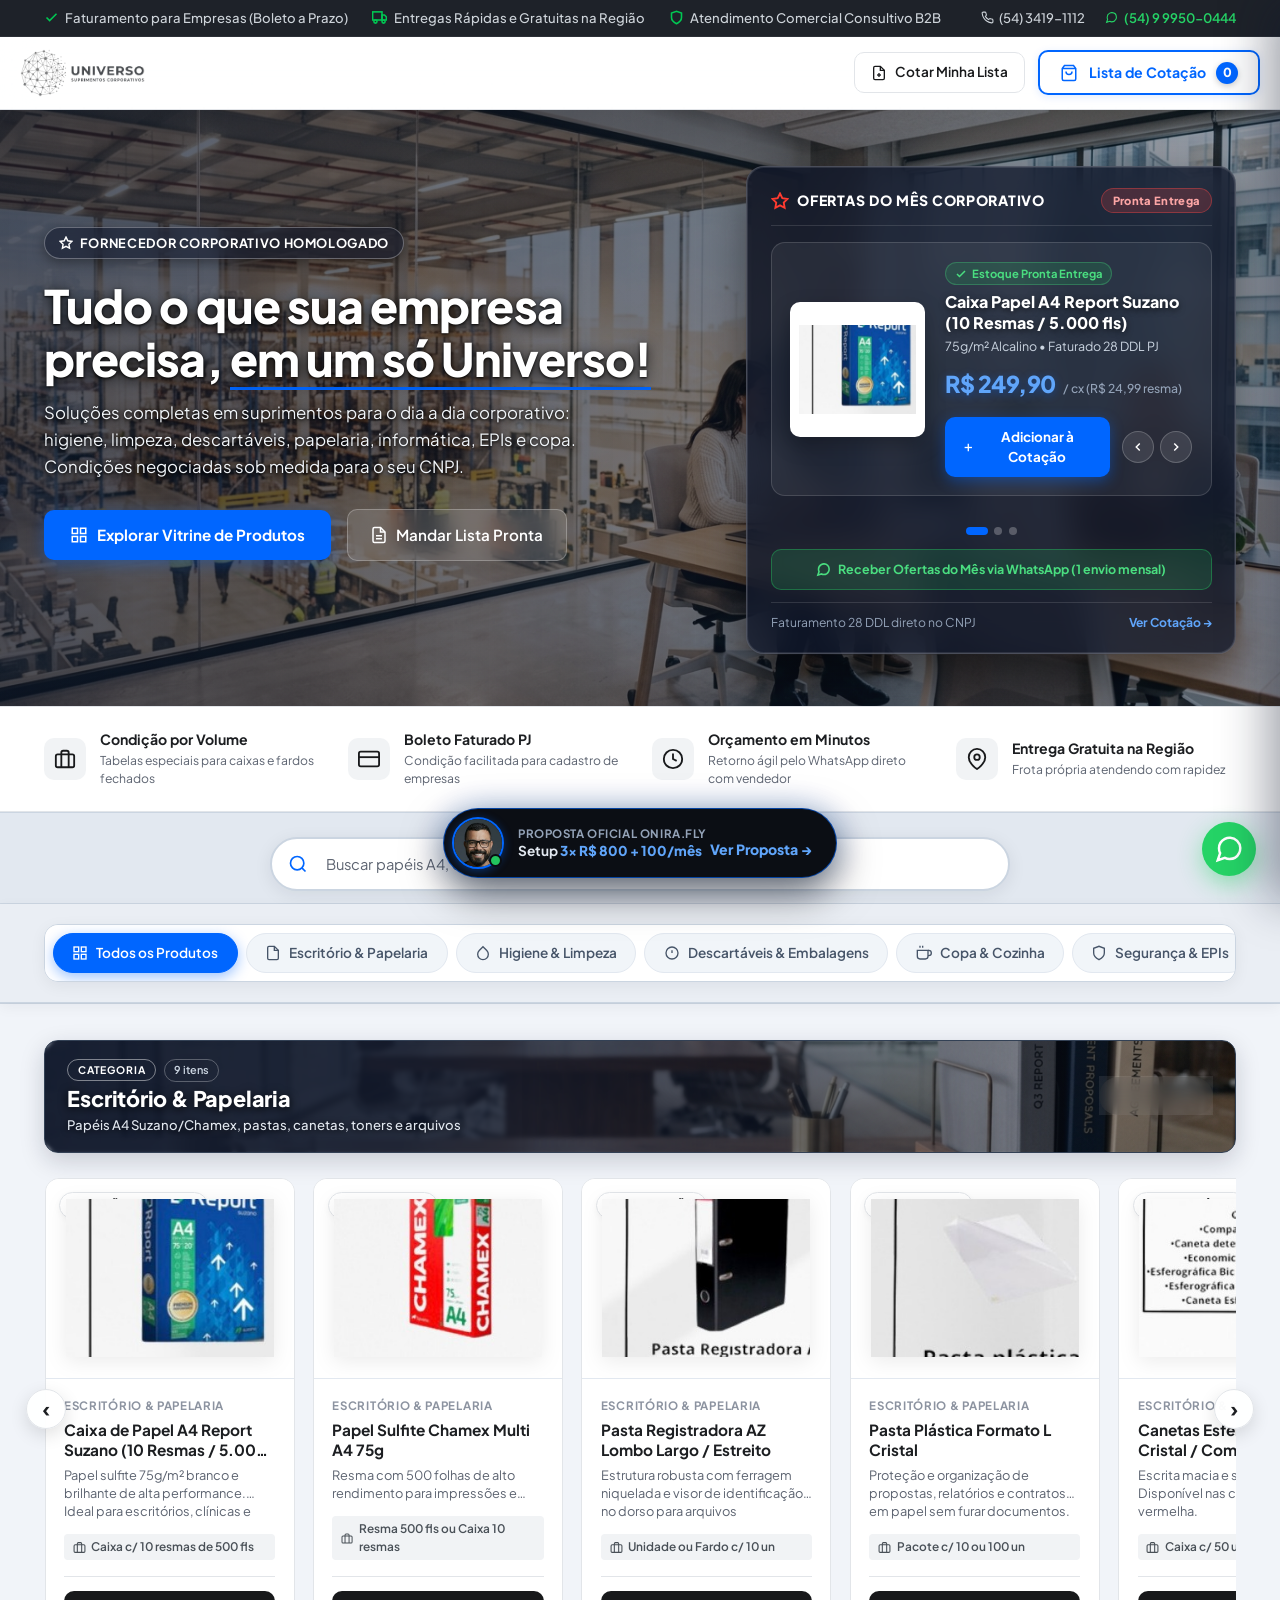
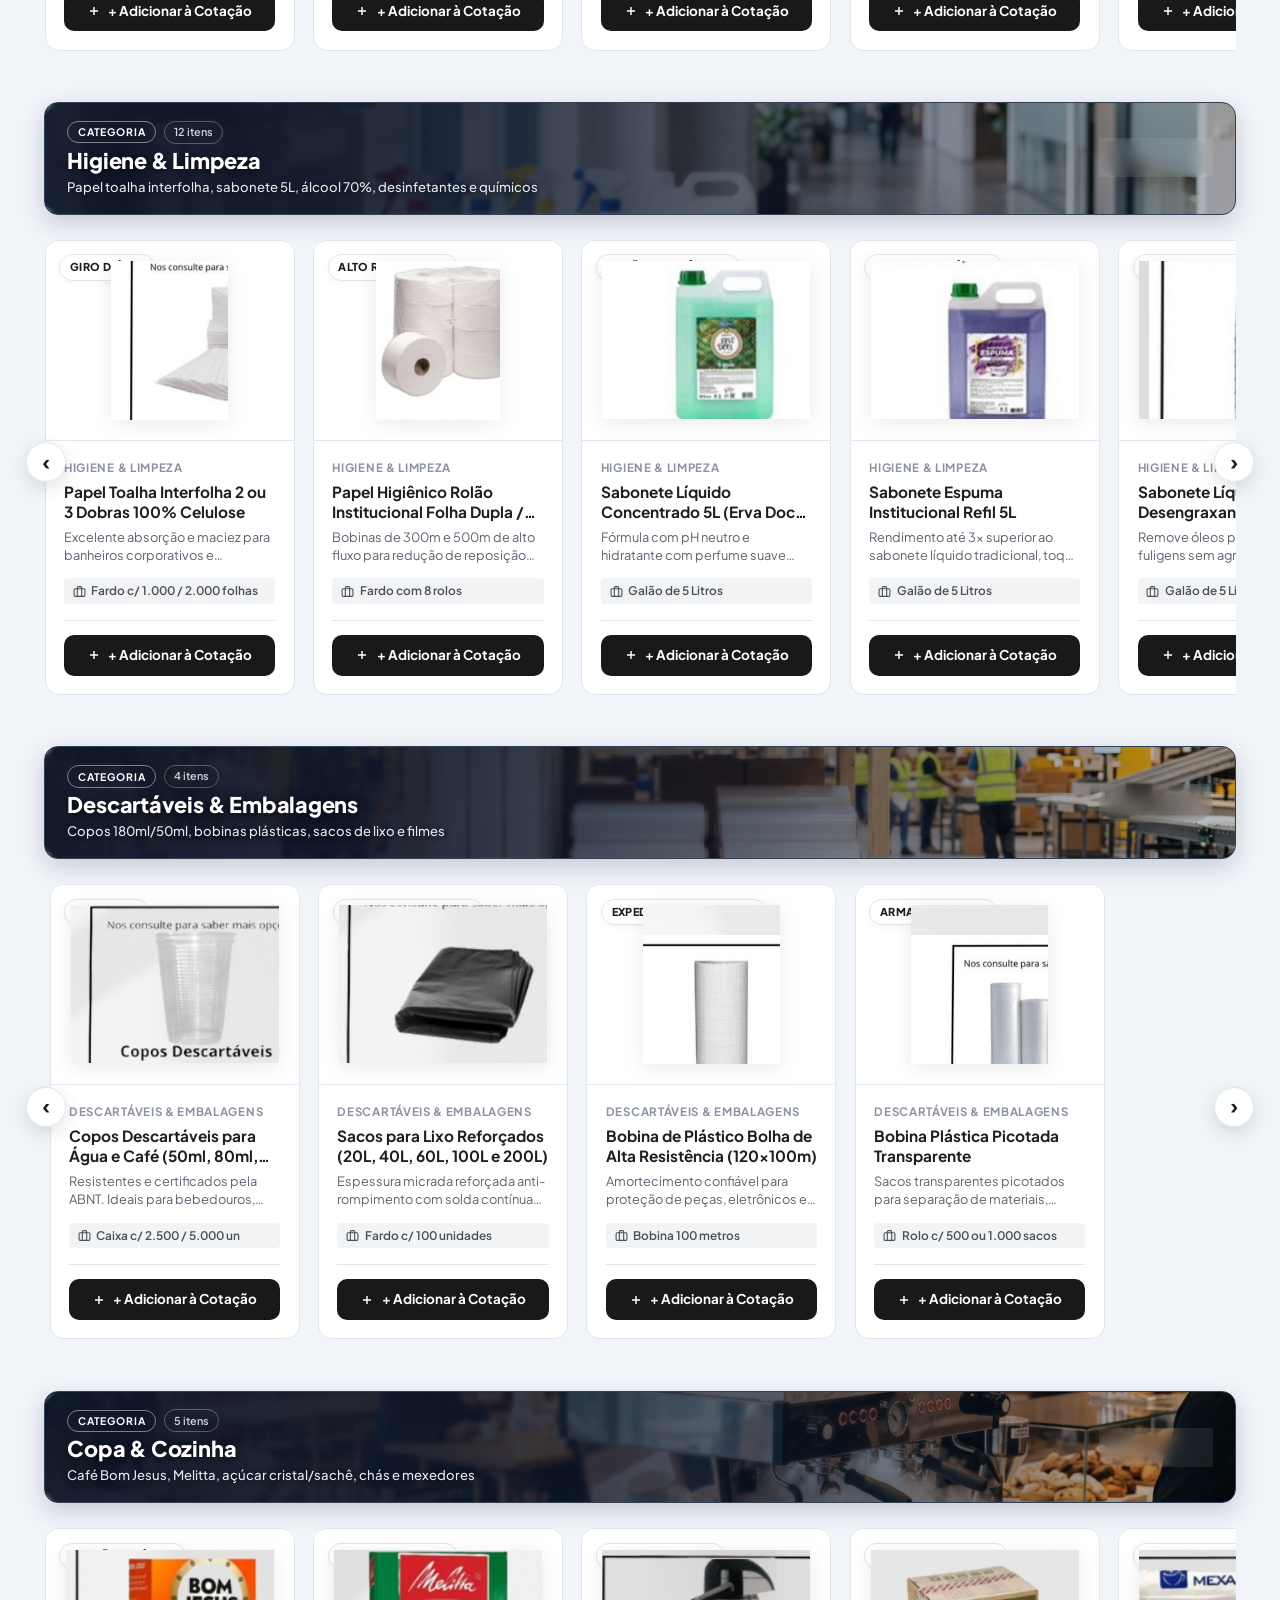
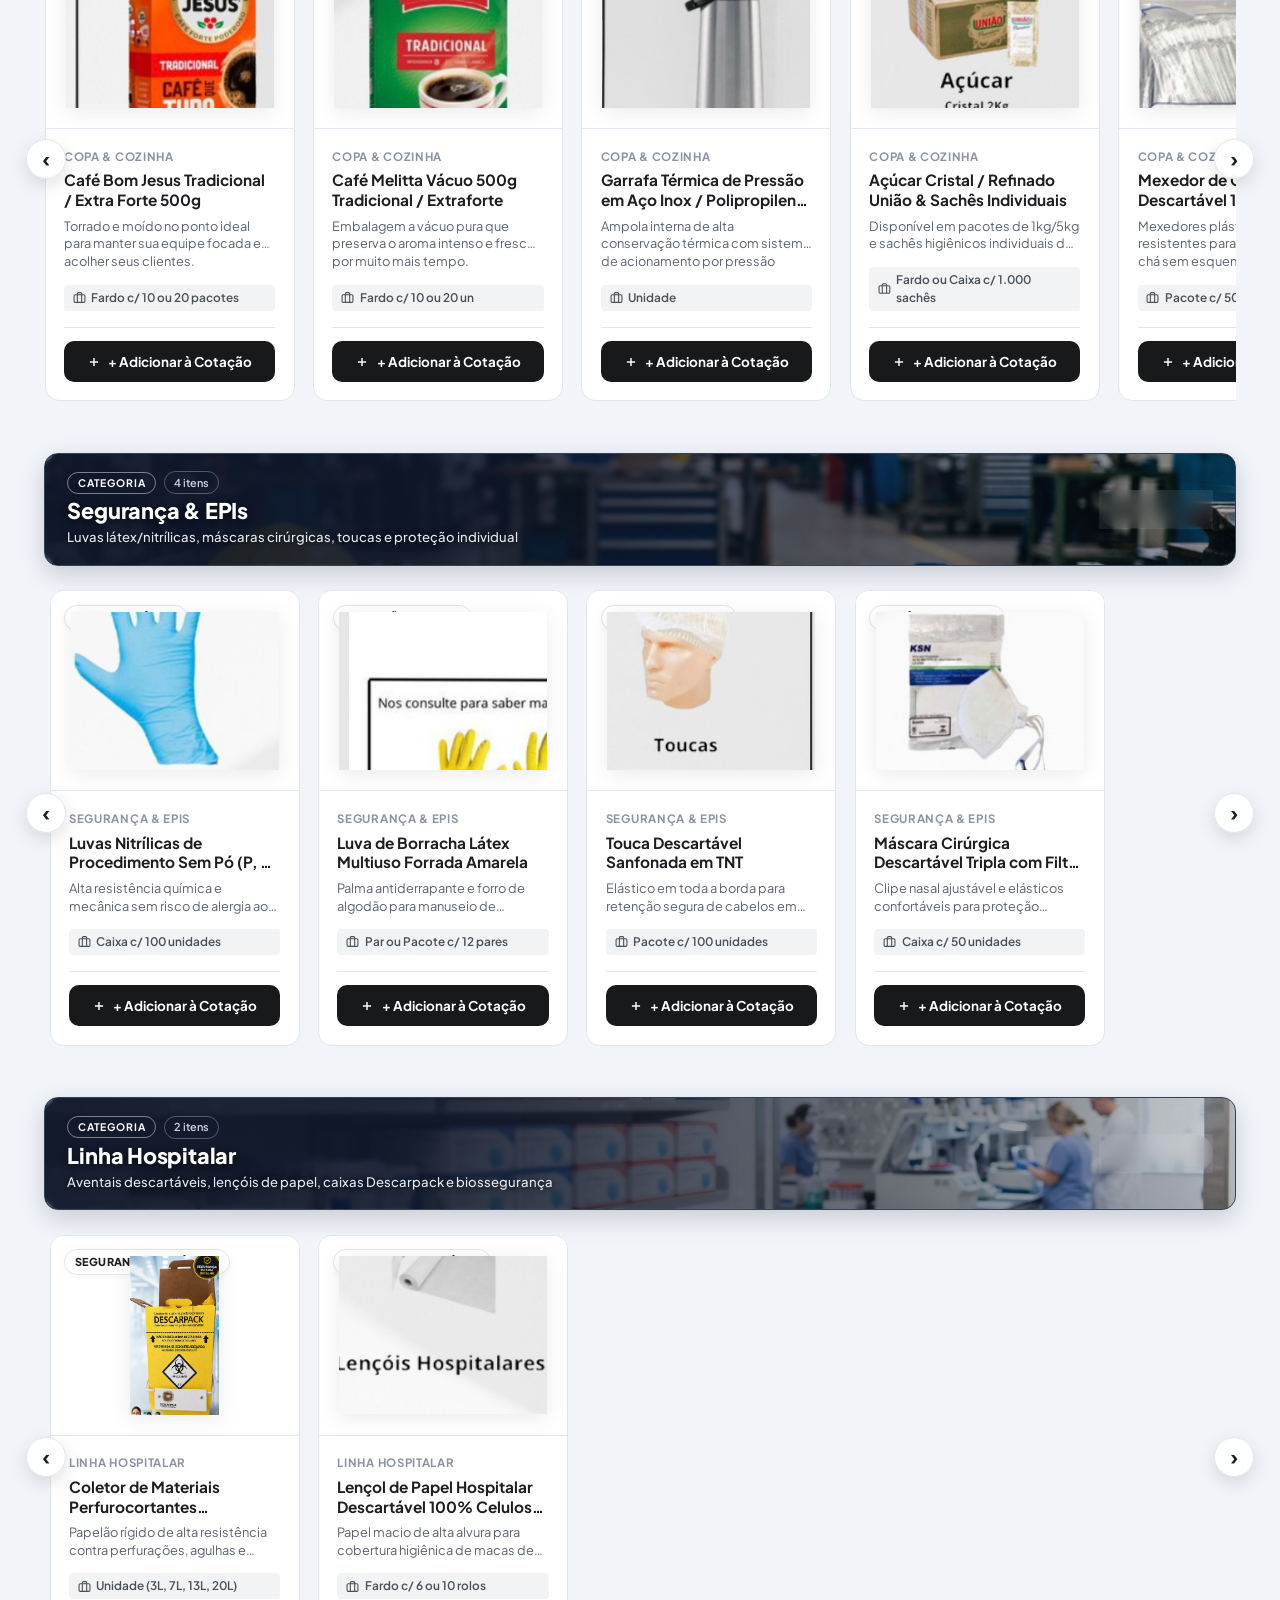
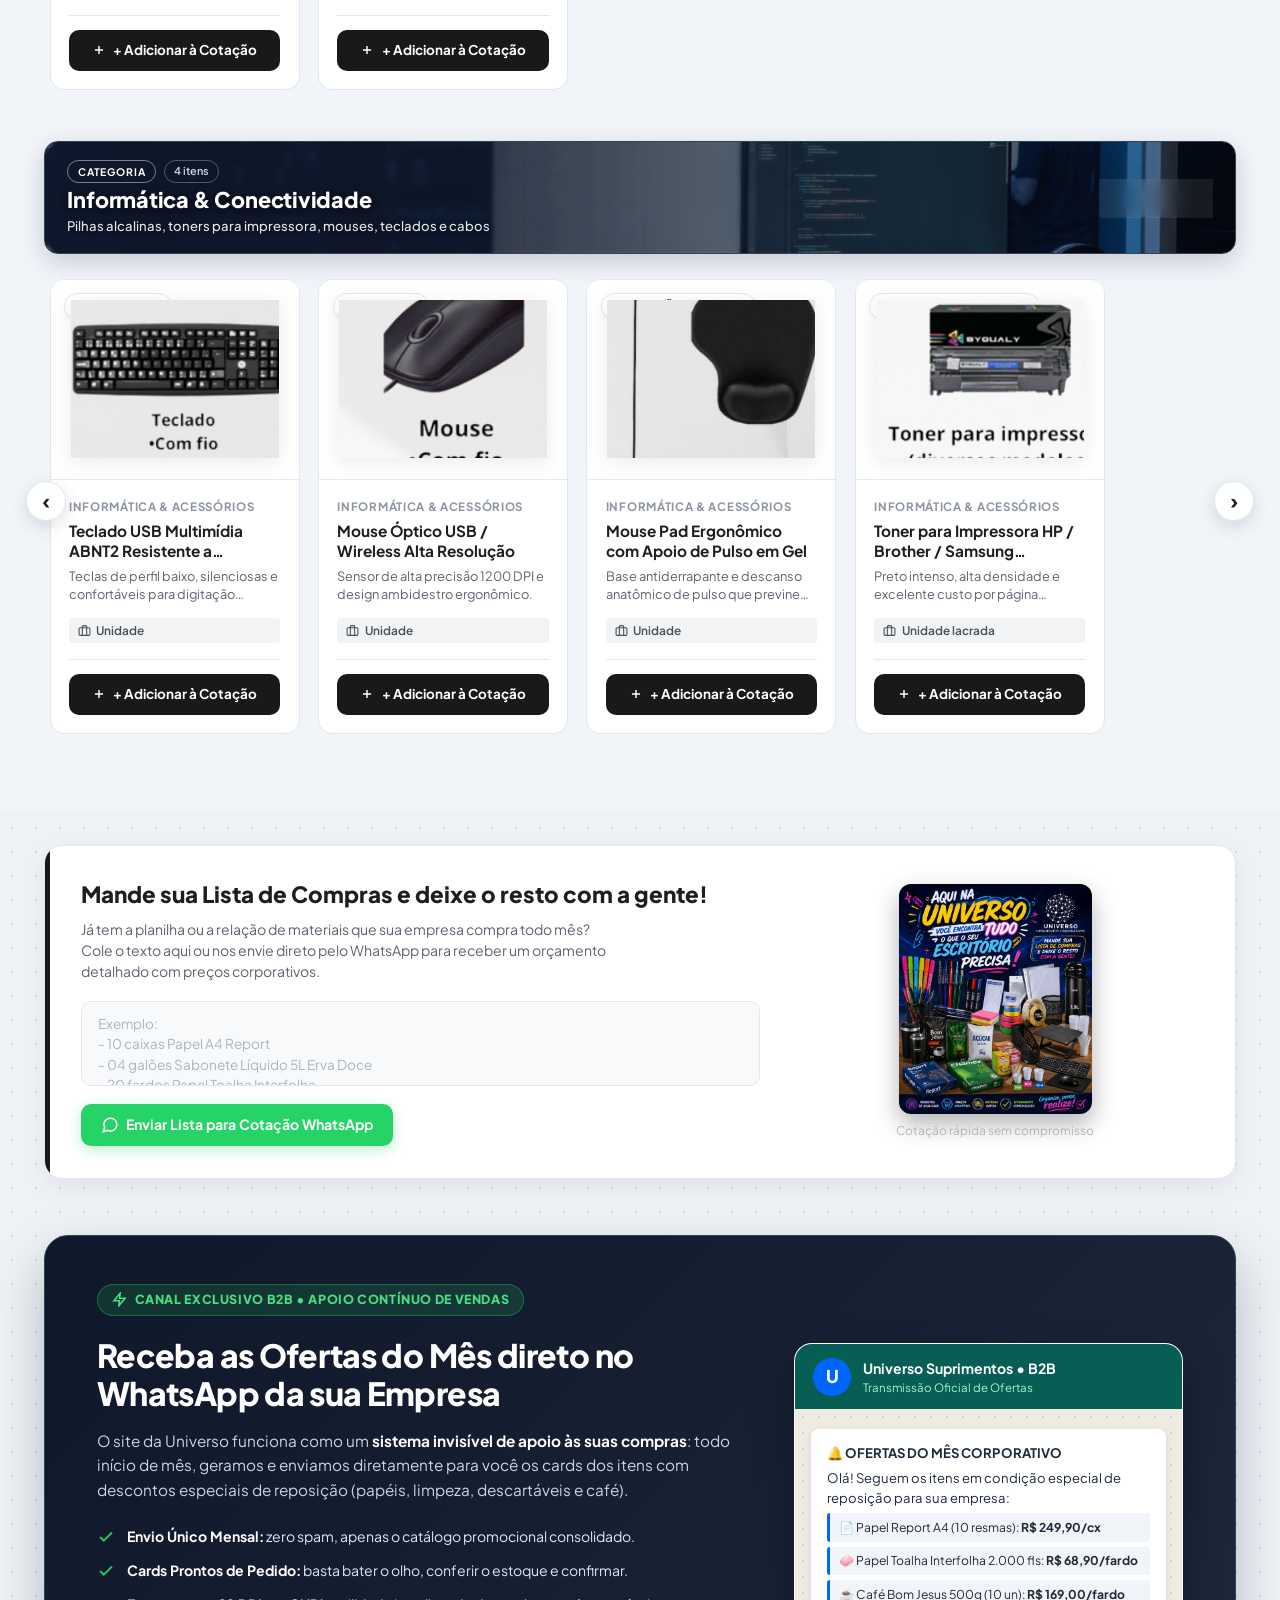
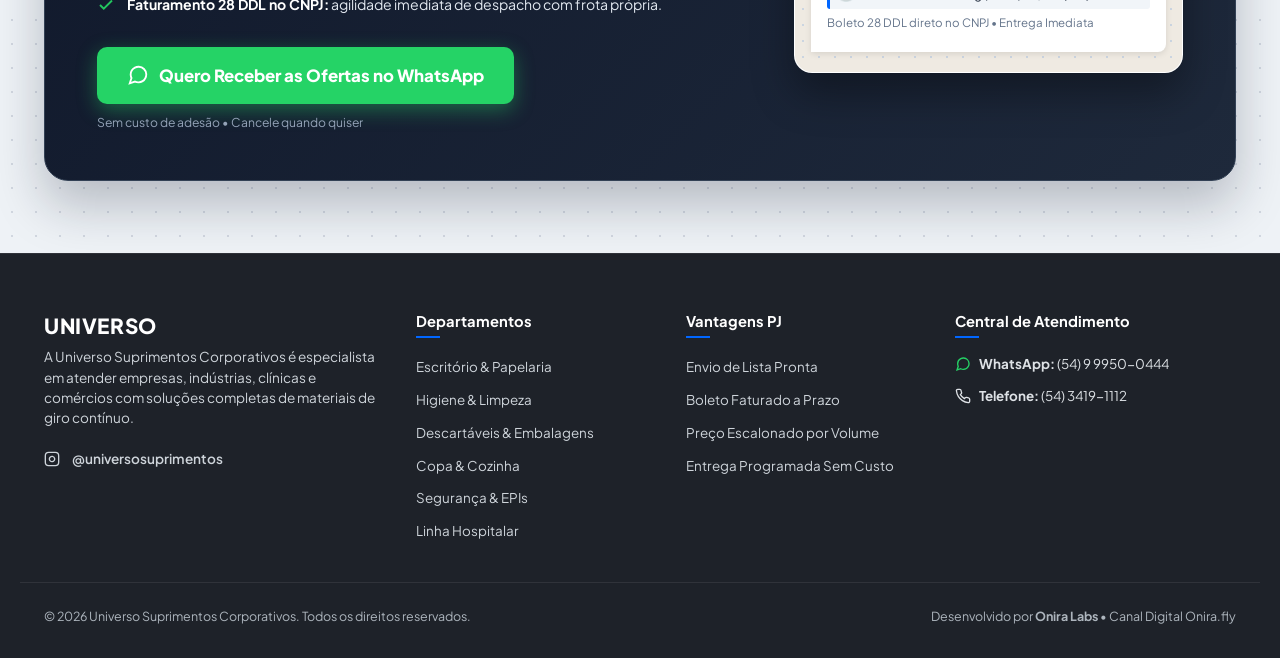
==== commit bac50336: "fix(universo): header clear button icon-only and align quick quote section" ====
--- a/index.html
+++ b/index.html
@@ -13,7 +13,7 @@
 
   <!-- Favicon SVG Oficial & Stylesheet -->
   <link rel="icon" type="image/svg+xml" href="assets/images/universo_logo.svg">
-  <link rel="stylesheet" href="universo-theme.css?v=3.9">
+  <link rel="stylesheet" href="universo-theme.css?v=4.0">
 </head>
 <body>
 
@@ -88,12 +88,11 @@
         </button>
 
         <!-- Botão Limpar Pedido posicionado estrategicamente ENTRE "Cotar Minha Lista" e "Lista de Cotação" -->
-        <button type="button" class="btn-clear-cart-global" id="btn-clear-cart-global" title="Limpar todos os itens da cotação" onclick="window.universoApp.clearCart()" style="display: none;">
-          <svg width="15" height="15" viewBox="0 0 24 24" fill="none" stroke="currentColor" stroke-width="2" style="pointer-events: none;">
+        <button type="button" class="btn-clear-cart-global" id="btn-clear-cart-global" title="Limpar pedido" aria-label="Limpar pedido" onclick="window.universoApp.clearCart()" style="display: none;">
+          <svg width="18" height="18" viewBox="0 0 24 24" fill="none" stroke="currentColor" stroke-width="2" style="pointer-events: none;">
             <polyline points="3 6 5 6 21 6"></polyline>
             <path d="M19 6v14a2 2 0 0 1-2 2H7a2 2 0 0 1-2-2V6m3 0V4a2 2 0 0 1 2-2h4a2 2 0 0 1 2 2v2"></path>
           </svg>
-          <span>Limpar Pedido</span>
         </button>
 
         <button type="button" class="btn-cart-trigger" id="btn-cart-trigger" aria-label="Abrir lista de cotação">
--- a/universo-theme.css
+++ b/universo-theme.css
@@ -943,7 +943,8 @@
    SEÇÃO "MANDE SUA LISTA DE COMPRAS" (SUAVIZADA COM CARD CLARO & BORDA DELICADA)
    ========================================================================== */
 .quick-quote-banner {
-  margin: 1.5rem 0 2.5rem;
+  margin: 2rem auto 3rem;
+  width: 100%;
 }
 
 .quick-quote-box {
@@ -2513,20 +2514,21 @@
   color: #F87171;
 }
 
-/* Botão Limpar Pedido Global no Header: Outline vermelho puro SEM preenchimento rosa */
+/* Botão Limpar Pedido Global no Header: Apenas a lixeirinha (icon-only), outline vermelho puro */
 .btn-clear-cart-global {
   display: inline-flex;
   align-items: center;
-  gap: 0.45rem;
+  justify-content: center;
+  width: 42px;
+  height: 42px;
+  padding: 0;
   background: transparent !important;
   color: #EF4444 !important;
   border: 1.5px solid #EF4444 !important;
-  padding: 0.55rem 0.95rem;
   border-radius: var(--radius-md);
-  font-weight: 700;
-  font-size: 0.84rem;
   cursor: pointer;
   transition: all var(--transition-fast);
+  flex-shrink: 0;
 }
 
 .btn-clear-cart-global:hover {
@@ -3203,10 +3205,9 @@
     gap: 0.35rem;
   }
   .btn-clear-cart-global {
+    width: 36px;
     height: 36px;
-    padding: 0.35rem 0.65rem;
-    font-size: 0.74rem;
-    gap: 0.3rem;
+    padding: 0;
     border-radius: var(--radius-sm);
   }
   .btn-repeat-quote {
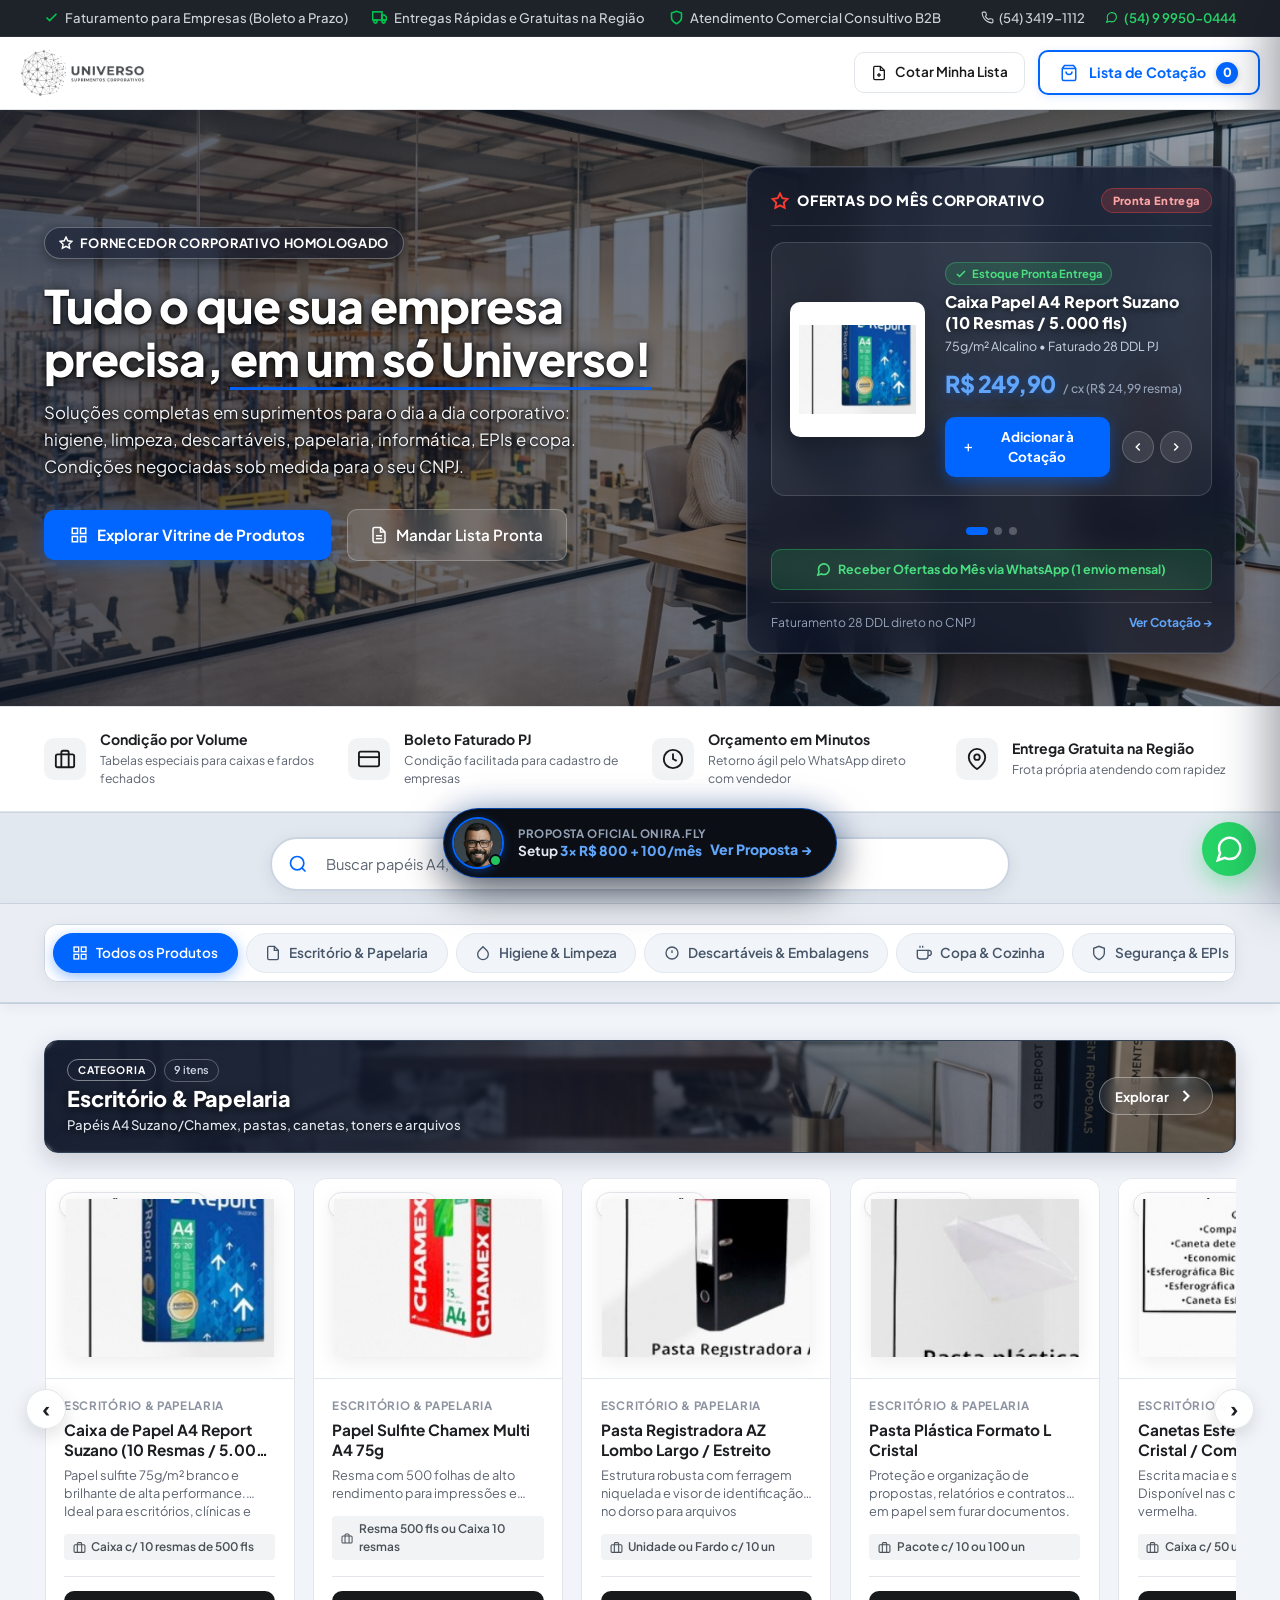
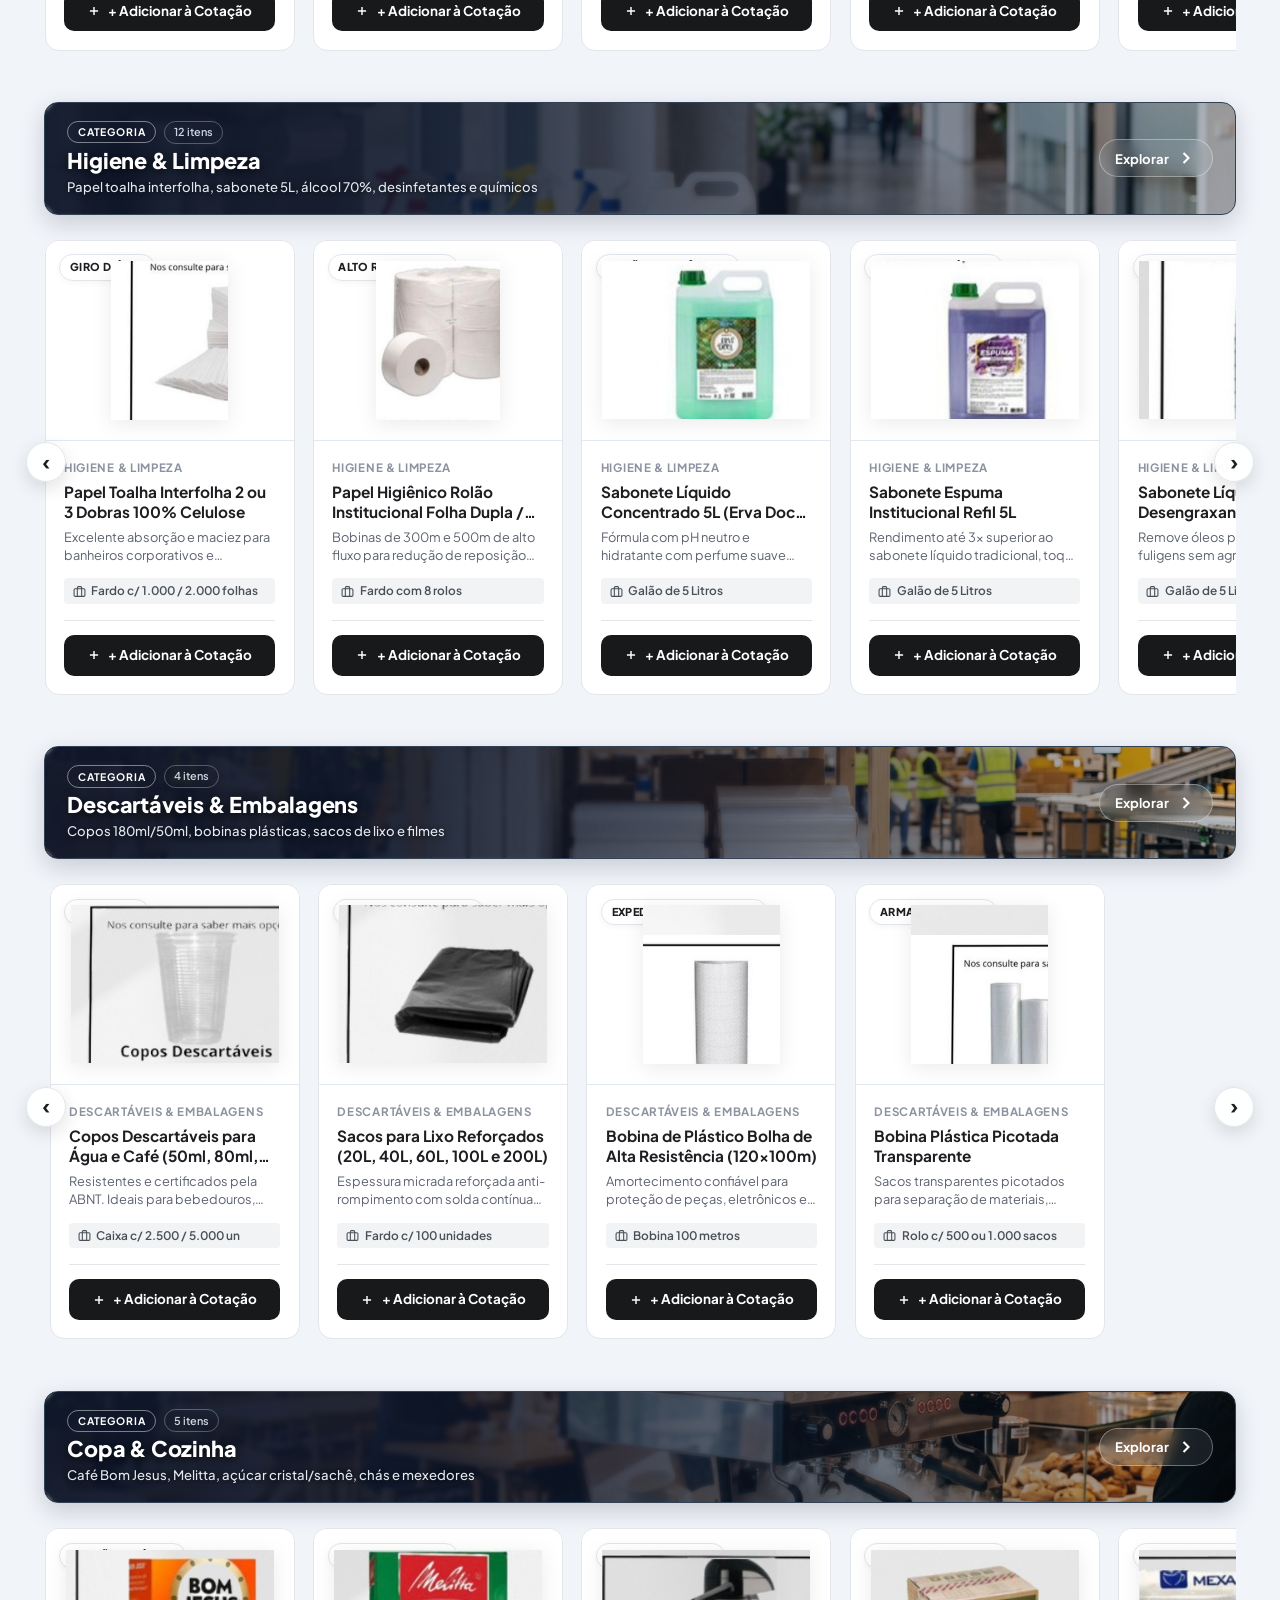
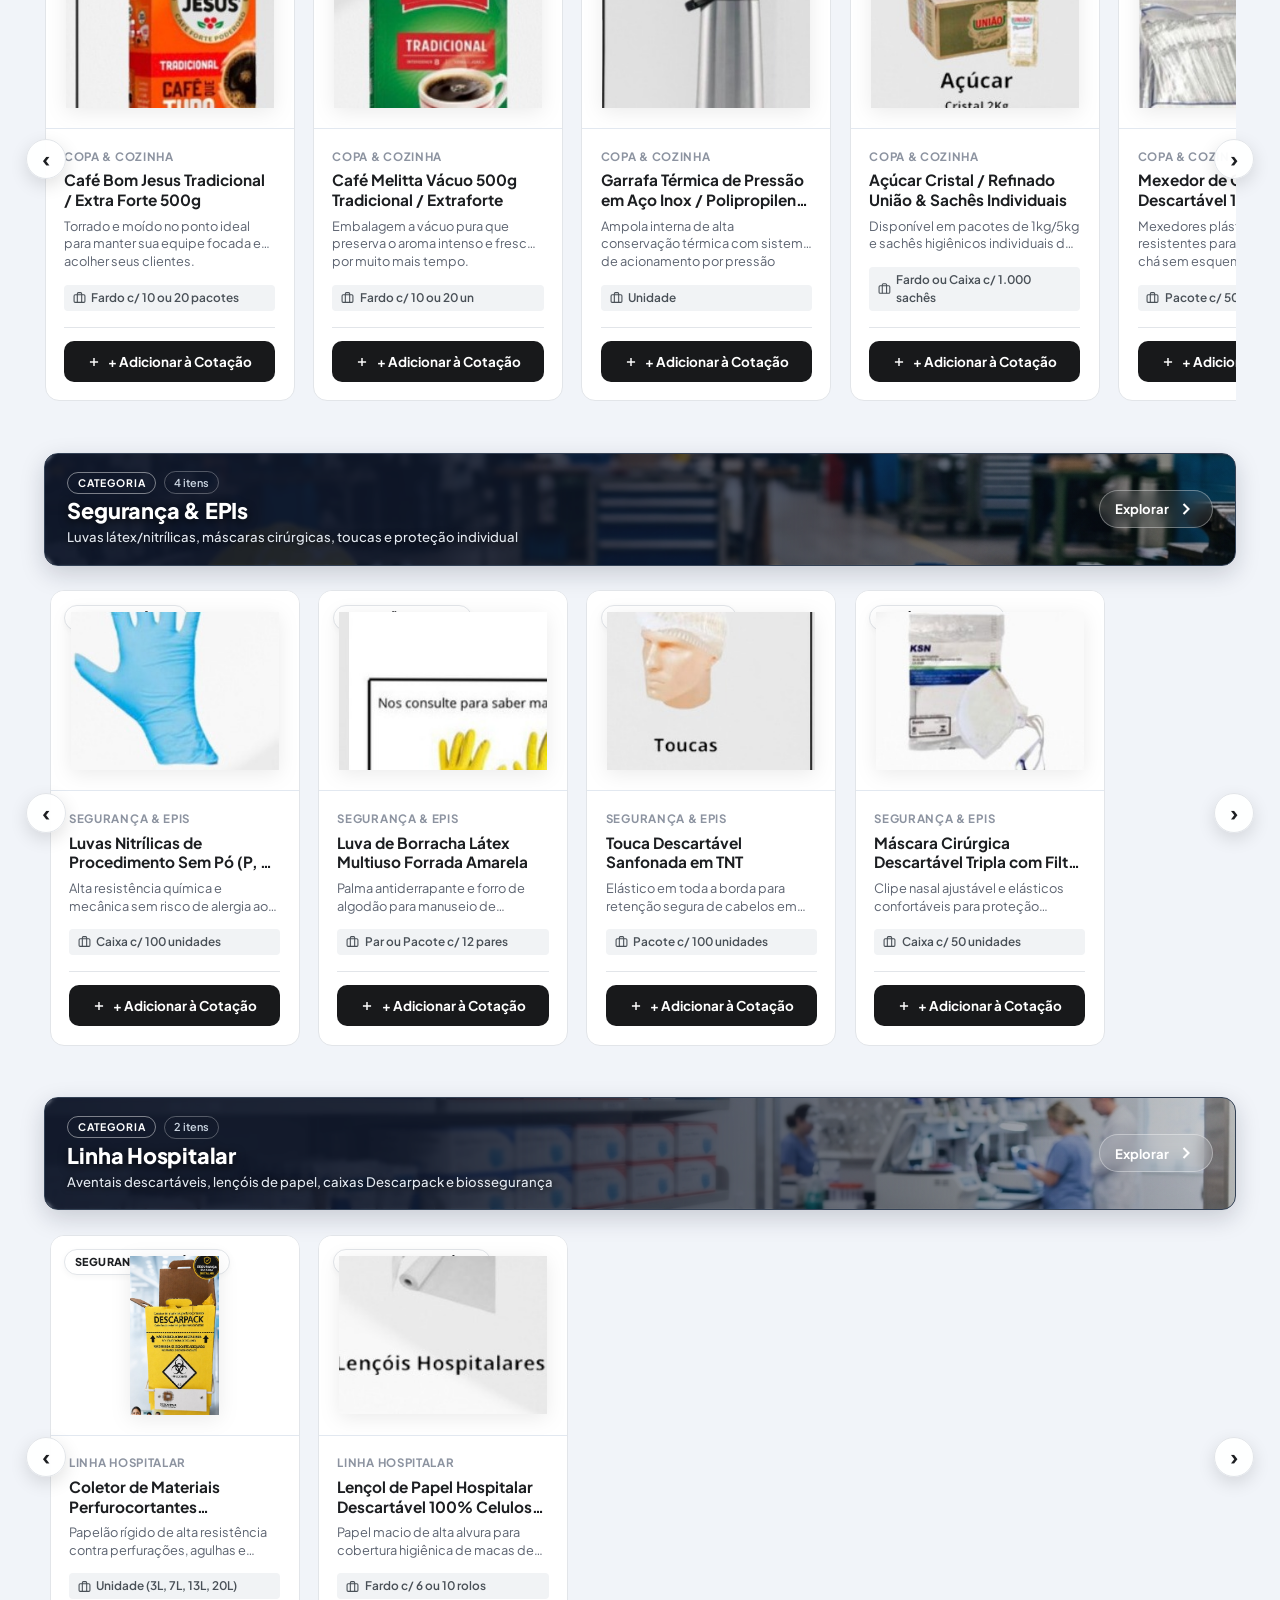
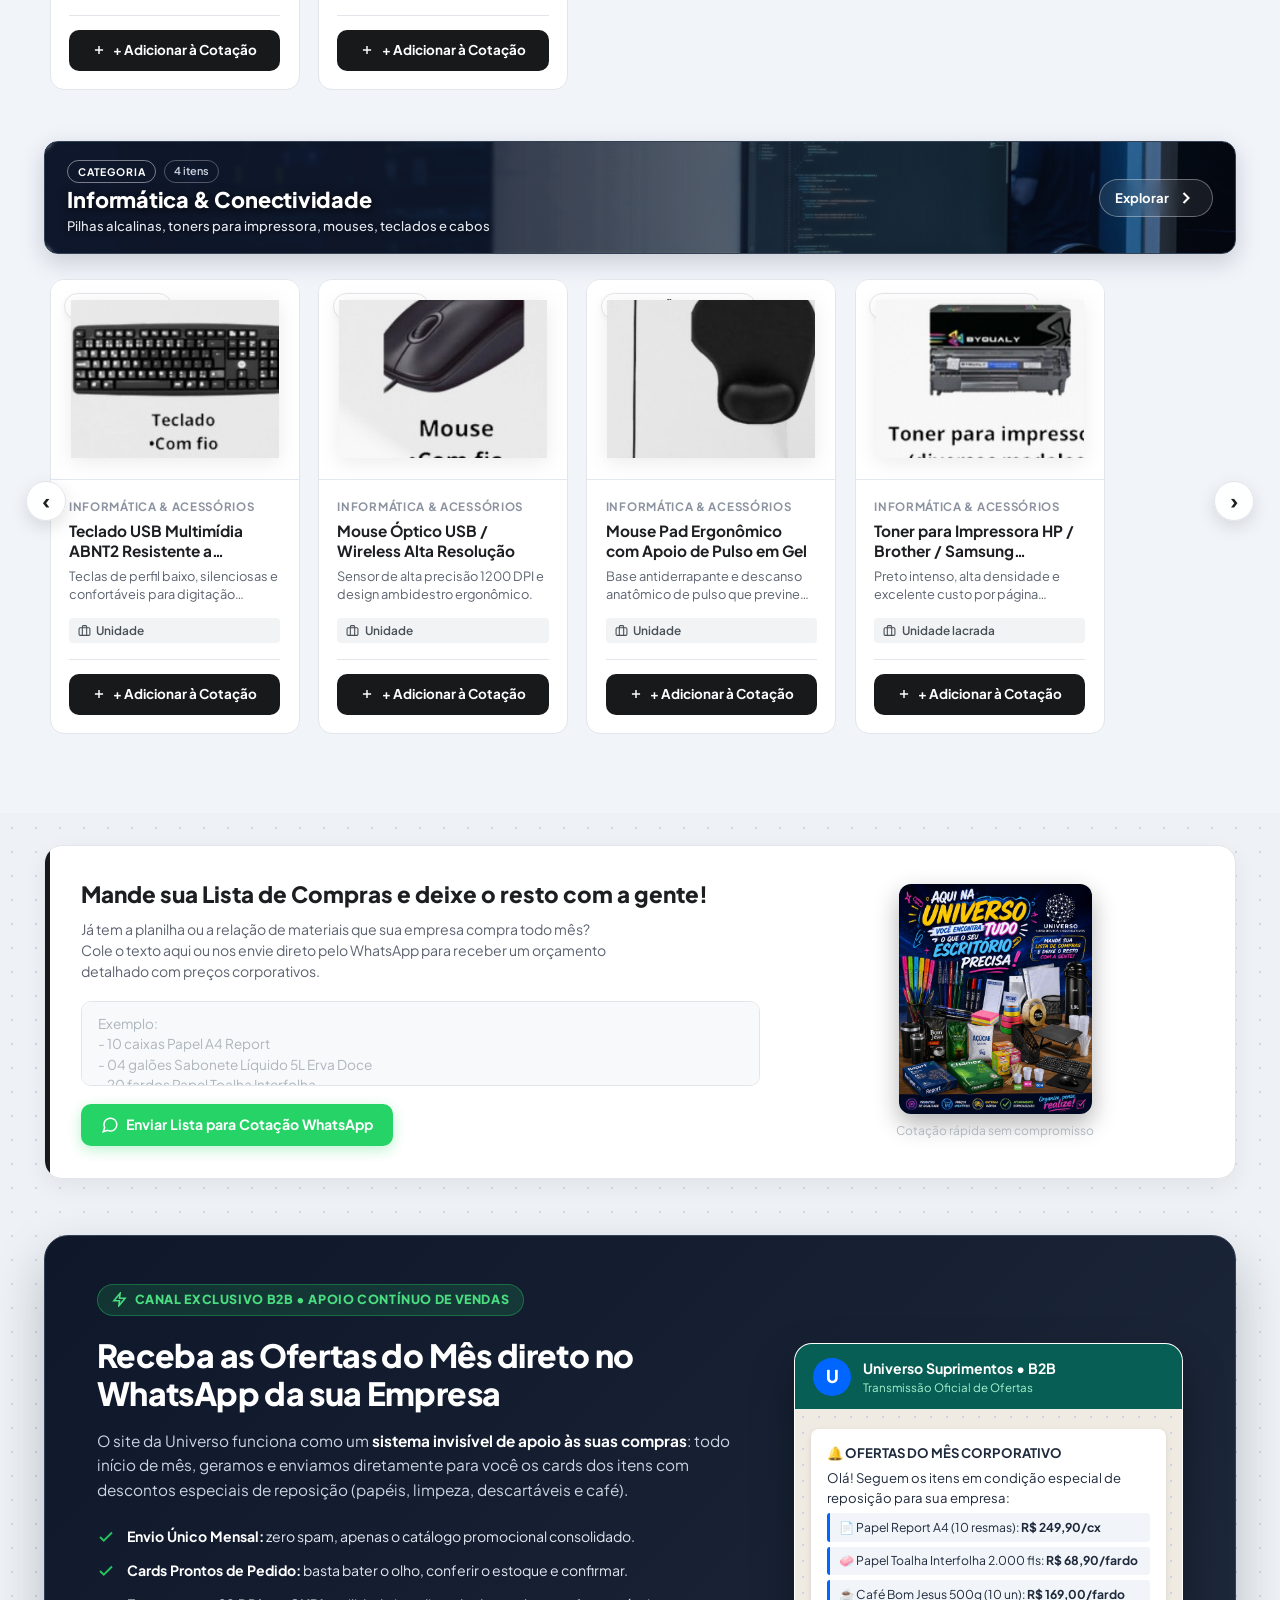
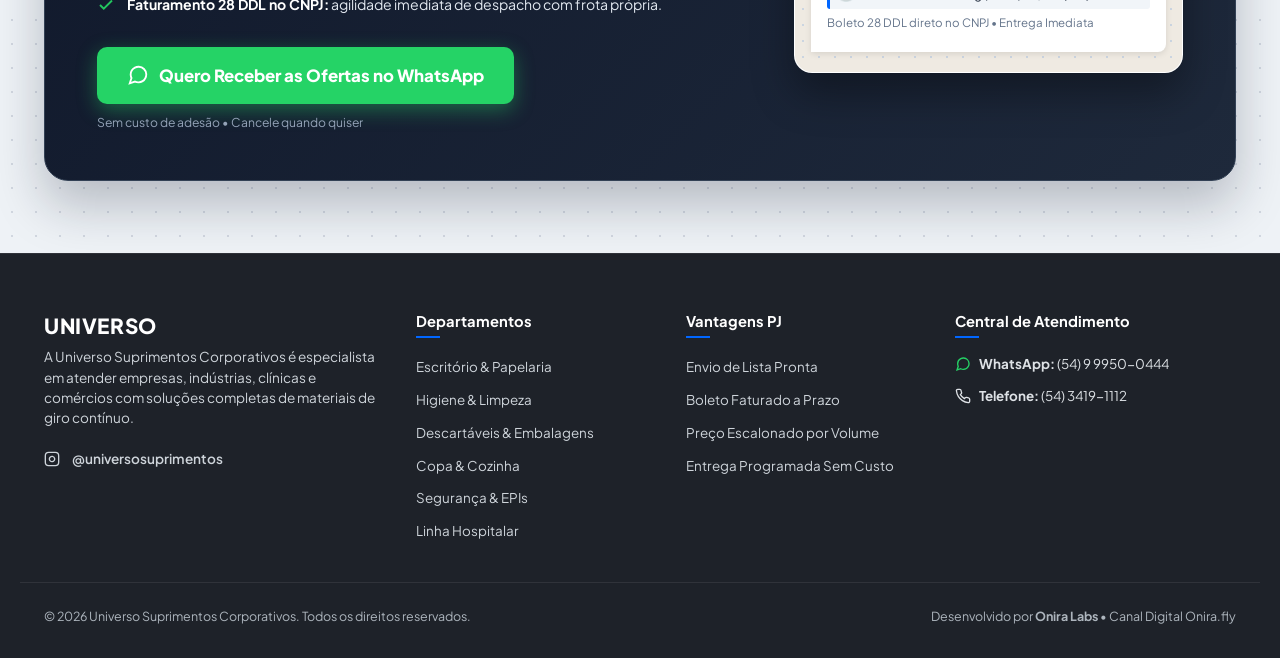
==== commit c8106161: "fix(universo): mobile banner padding, typography, icon-only arrow and header breathing room" ====
--- a/index.html
+++ b/index.html
@@ -13,7 +13,7 @@
 
   <!-- Favicon SVG Oficial & Stylesheet -->
   <link rel="icon" type="image/svg+xml" href="assets/images/universo_logo.svg">
-  <link rel="stylesheet" href="universo-theme.css?v=4.0">
+  <link rel="stylesheet" href="universo-theme.css?v=4.1">
 </head>
 <body>
 
--- a/universo-theme.css
+++ b/universo-theme.css
@@ -3167,22 +3167,26 @@
     font-size: 0.72rem;
   }
 
-  /* Header Mobile Compacto de 1 Linha (Altura ~50px) */
+  /* Header Mobile Compacto de 1 Linha com respiro lateral e equilíbrio */
   .header-main {
     position: sticky;
     top: 0;
     z-index: 100;
   }
   .header-inner {
-    padding: 0.45rem 0;
-    gap: 0.75rem;
+    padding: 0.5rem 0.25rem;
+    gap: 0.5rem;
     flex-wrap: nowrap;
     justify-content: space-between;
   }
+  .brand-logo {
+    gap: 0.5rem;
+    flex-shrink: 0;
+  }
   .brand-logo-img {
-    height: 32px;
+    height: 30px;
     width: auto;
-    max-width: 120px;
+    max-width: 110px;
   }
   .catalog-search-section {
     padding: 0.85rem 0 0.35rem;
@@ -3202,13 +3206,15 @@
     height: 17px;
   }
   .header-actions {
-    gap: 0.35rem;
+    gap: 0.45rem;
+    flex-shrink: 0;
   }
   .btn-clear-cart-global {
     width: 36px;
     height: 36px;
     padding: 0;
     border-radius: var(--radius-sm);
+    flex-shrink: 0;
   }
   .btn-repeat-quote {
     height: 36px;
@@ -3220,10 +3226,12 @@
   }
   .btn-cart-trigger {
     height: 36px;
-    padding: 0.4rem 0.75rem;
-    gap: 0.4rem;
+    padding: 0.35rem 0.65rem;
+    gap: 0.35rem;
     border-radius: var(--radius-sm);
-    font-size: 0.82rem;
+    font-size: 0.78rem;
+    white-space: nowrap;
+    flex-shrink: 0;
   }
   .cart-badge {
     min-width: 18px;
@@ -3442,31 +3450,73 @@
     padding: 0.2rem 0.55rem;
   }
 
-  /* Streaming Rails Mobile */
+  /* Streaming Rails & Category Mini-Heros Mobile */
   .streaming-rails-container {
     gap: 1.6rem;
   }
   .streaming-rail-header {
-    margin-bottom: 0.55rem;
-    padding: 0 0.15rem;
-  }
+    margin-bottom: 0.75rem;
+    padding: 0.85rem 1rem !important;
+    border-radius: var(--radius-md) !important;
+    min-height: 76px !important;
+    display: flex !important;
+    align-items: center !important;
+    justify-content: space-between !important;
+    gap: 0.75rem !important;
+    box-sizing: border-box !important;
+  }
+  .rail-title-box {
+    gap: 0.6rem !important;
+    min-width: 0 !important;
+    flex: 1 1 auto !important;
+  }
+  .cat-mini-hero-meta {
+    gap: 0.2rem;
+    min-width: 0;
+  }
+  .cat-tag-badge-line {
+    gap: 0.35rem;
+    margin-bottom: 0.15rem;
+  }
+  .cat-badge-label {
+    font-size: 0.58rem !important;
+    padding: 0.1rem 0.45rem !important;
+  }
+  .rail-count-badge {
+    font-size: 0.62rem !important;
+    padding: 0.1rem 0.4rem !important;
+  }
+  .streaming-rail-header.category-mini-hero .rail-title,
   .rail-title-box h3 {
-    font-size: 1.05rem;
-  }
-  .rail-icon-badge {
-    font-size: 1.15rem;
+    font-size: 1.05rem !important;
+    line-height: 1.25 !important;
+    word-break: break-word;
   }
   .rail-subtitle-desktop {
-    display: none;
-  }
-  .rail-count-badge {
-    font-size: 0.65rem;
-    padding: 0.1rem 0.4rem;
-  }
-  .rail-see-all-btn {
-    font-size: 0.74rem;
-    padding: 0.25rem 0.4rem;
-  }
+    display: none !important;
+  }
+  
+  /* Botão Explorar vira apenas uma seta circular minimalista no mobile */
+  .rail-see-all-btn,
+  .minimal-arrow-btn {
+    width: 34px !important;
+    height: 34px !important;
+    padding: 0 !important;
+    border-radius: 50% !important;
+    display: inline-flex !important;
+    align-items: center !important;
+    justify-content: center !important;
+    flex-shrink: 0 !important;
+  }
+  .btn-label-desktop {
+    display: none !important;
+  }
+  .rail-see-all-btn svg,
+  .minimal-arrow-btn svg {
+    width: 16px !important;
+    height: 16px !important;
+  }
+
   .streaming-rail-track {
     gap: 0.65rem;
     padding: 0.25rem 0.15rem 0.65rem;
@@ -3485,22 +3535,44 @@
     gap: 0.6rem;
   }
 
+  /* Banner de Categoria Isolada no Mobile (Mesmo espaço, padding e proporção limpa) */
   .category-focus-header,
   .category-hero-banner {
     grid-column: 1 / -1 !important;
     width: 100% !important;
-    padding: 0.85rem 1rem !important;
+    padding: 0.95rem 1rem !important;
     min-height: auto !important;
     flex-direction: column !important;
     align-items: flex-start !important;
-    gap: 0.75rem !important;
-    margin-bottom: 0.85rem !important;
+    justify-content: center !important;
+    gap: 0.65rem !important;
+    margin-bottom: 0.95rem !important;
+    border-radius: var(--radius-md) !important;
+    box-sizing: border-box !important;
+  }
+
+  .category-hero-banner .rail-title-box,
+  .category-hero-banner .cat-focus-info {
+    width: 100%;
+  }
+
+  .category-hero-banner .cat-hero-title {
+    font-size: 1.1rem !important;
+    line-height: 1.25 !important;
+  }
+
+  .category-hero-banner .cat-hero-sub {
+    font-size: 0.75rem !important;
+    line-height: 1.35 !important;
+    margin-top: 2px !important;
+    display: block !important;
   }
 
   .category-hero-banner .btn-back-streaming {
-    font-size: 0.76rem !important;
-    padding: 0.4rem 0.85rem !important;
+    font-size: 0.74rem !important;
+    padding: 0.35rem 0.8rem !important;
     align-self: flex-start;
+    margin-top: 0.25rem;
   }
 
   .products-grid {
